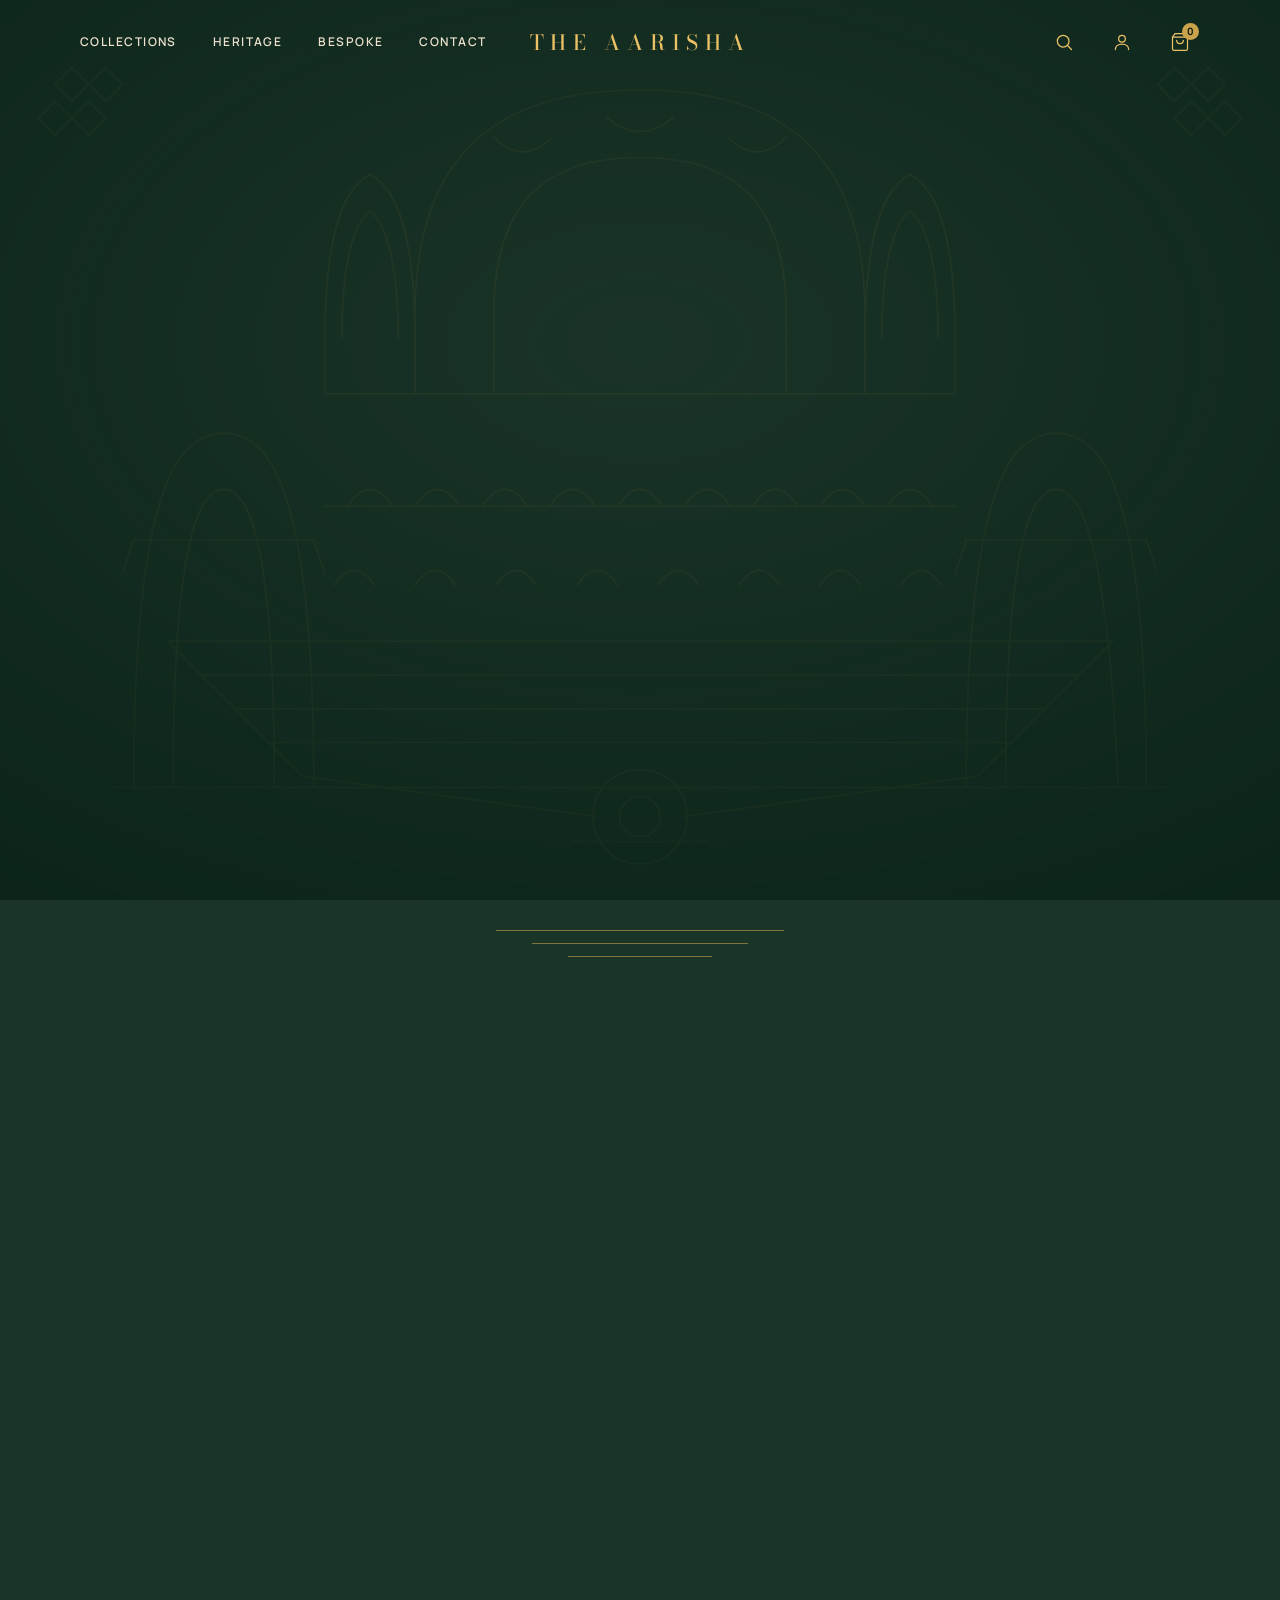
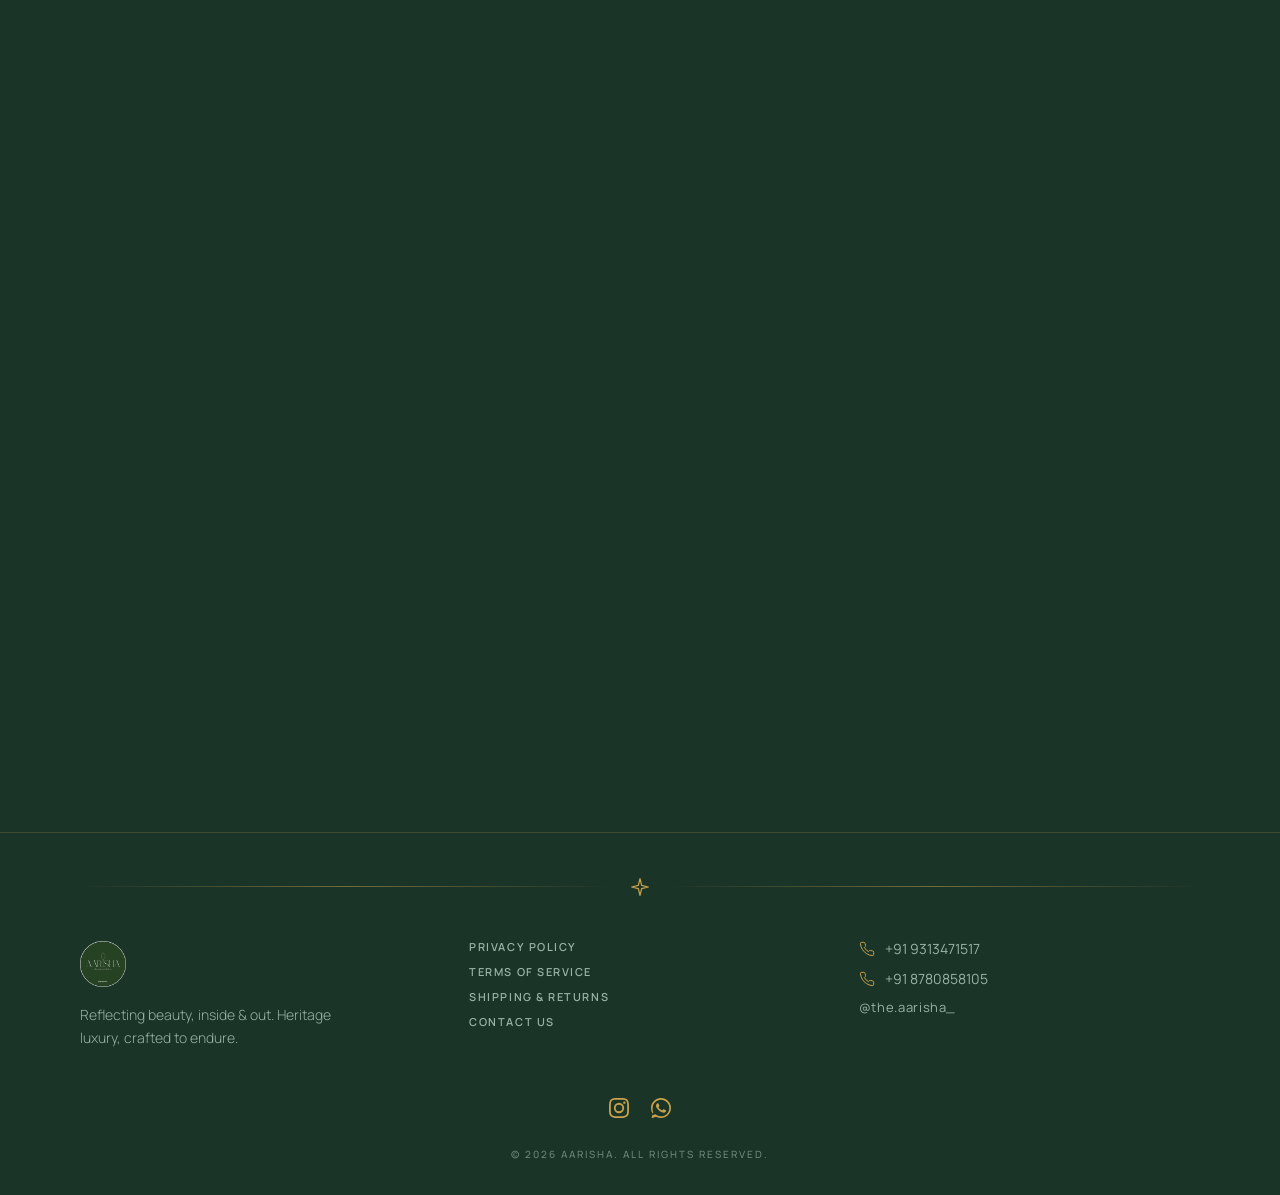
==== frontend/index.html @ ddf40e11 "initial commit" ====
<!DOCTYPE html>
<html lang="en">
<head>
  <meta charset="UTF-8">
  <meta name="viewport" content="width=device-width, initial-scale=1.0">
  <title>Aarisha — Reflecting Beauty, Inside & Out</title>
  <meta name="description" content="Aarisha — luxury women's accessories. Curated earrings, rings, bracelets, and neck pieces reflecting beauty, inside and out.">
  <link rel="preconnect" href="https://fonts.googleapis.com">
  <link rel="preconnect" href="https://fonts.gstatic.com" crossorigin>
  <link href="https://fonts.googleapis.com/css2?family=Bodoni+Moda:ital,opsz,wght@0,6..96,400..900;1,6..96,400..900&family=Manrope:wght@200..800&display=swap" rel="stylesheet">
  <link rel="stylesheet" href="styles.css">
  <link rel="icon" href="Logo.png">
</head>
<body>

<!-- Rani ki Vav motif sprite (DESIGN.md §Motif). Hidden inline sprite; the
     full composition lives in this file only. -->
<svg aria-hidden="true" style="display:none" xmlns="http://www.w3.org/2000/svg">
  <symbol id="stepwell-motif" viewBox="0 0 1200 800">
    <g stroke="currentColor" stroke-width="1.5" stroke-linecap="round" fill="none">
      <path d="M180 570 L1020 570"/>
      <path d="M210 600 L990 600"/>
      <path d="M240 630 L960 630"/>
      <path d="M270 660 L930 660"/>
      <path d="M180 570 L210 600 L240 630 L270 660 L300 690"/>
      <path d="M1020 570 L990 600 L960 630 L930 660 L900 690"/>
      <circle cx="600" cy="726" r="42"/>
      <circle cx="600" cy="726" r="18"/>
      <path d="M300 690 L562 726"/>
      <path d="M900 690 L638 726"/>
      <path d="M540 748 L660 748"/>
      <path d="M130 700 L1070 700"/>
      <path d="M400 280 C 400 130 480 80 600 80 C 720 80 800 130 800 280"/>
      <path d="M470 280 C 470 175 520 140 600 140 C 680 140 730 175 730 280"/>
      <path d="M470 122 q26 26 52 0"/>
      <path d="M678 122 q26 26 52 0"/>
      <path d="M570 104 q30 26 60 0"/>
      <path d="M400 280 L400 350"/>
      <path d="M800 280 L800 350"/>
      <path d="M470 280 L470 350"/>
      <path d="M730 280 L730 350"/>
      <path d="M320 300 C 320 200 340 165 360 155 C 380 165 400 200 400 300"/>
      <path d="M335 300 C 335 220 350 195 360 188 C 370 195 385 220 385 300"/>
      <path d="M800 300 C 800 200 820 165 840 155 C 860 165 880 200 880 300"/>
      <path d="M815 300 C 815 220 830 195 840 188 C 850 195 865 220 865 300"/>
      <path d="M320 300 L320 350"/>
      <path d="M880 300 L880 350"/>
      <path d="M320 350 L880 350"/>
      <path d="M150 700 C 150 430 190 385 230 385 C 270 385 310 430 310 700"/>
      <path d="M185 700 C 185 470 210 435 230 435 C 250 435 275 470 275 700"/>
      <path d="M150 480 L310 480"/>
      <path d="M150 480 L140 510"/>
      <path d="M310 480 L320 510"/>
      <path d="M890 700 C 890 430 930 385 970 385 C 1010 385 1050 430 1050 700"/>
      <path d="M925 700 C 925 470 950 435 970 435 C 990 435 1015 470 1025 700"/>
      <path d="M890 480 L1050 480"/>
      <path d="M890 480 L880 510"/>
      <path d="M1050 480 L1060 510"/>
      <path d="M320 450 L880 450"/>
      <path d="M340 450 q20 -30 40 0"/>
      <path d="M400 450 q20 -30 40 0"/>
      <path d="M460 450 q20 -30 40 0"/>
      <path d="M520 450 q20 -30 40 0"/>
      <path d="M580 450 q20 -30 40 0"/>
      <path d="M640 450 q20 -30 40 0"/>
      <path d="M700 450 q20 -30 40 0"/>
      <path d="M760 450 q20 -30 40 0"/>
      <path d="M820 450 q20 -30 40 0"/>
      <path d="M328 520 q18 -26 36 0"/>
      <path d="M400 520 q18 -26 36 0"/>
      <path d="M472 520 q18 -26 36 0"/>
      <path d="M544 520 q18 -26 36 0"/>
      <path d="M616 520 q18 -26 36 0"/>
      <path d="M688 520 q18 -26 36 0"/>
      <path d="M760 520 q18 -26 36 0"/>
      <path d="M832 520 q18 -26 36 0"/>
      <path d="M95 60 L110 75 L95 90 L80 75 Z"/>
      <path d="M125 60 L140 75 L125 90 L110 75 Z"/>
      <path d="M80 90 L95 105 L80 120 L65 105 Z"/>
      <path d="M110 90 L125 105 L110 120 L95 105 Z"/>
      <path d="M1105 60 L1090 75 L1105 90 L1120 75 Z"/>
      <path d="M1075 60 L1060 75 L1075 90 L1090 75 Z"/>
      <path d="M1120 90 L1105 105 L1120 120 L1135 105 Z"/>
      <path d="M1090 90 L1075 105 L1090 120 L1105 105 Z"/>
    </g>
  </symbol>
  <symbol id="stepwell-motif-slim" viewBox="0 0 1200 800">
    <g stroke="currentColor" stroke-width="1.5" stroke-linecap="round" fill="none">
      <path d="M180 570 L1020 570"/>
      <path d="M210 600 L990 600"/>
      <path d="M240 630 L960 630"/>
      <path d="M270 660 L930 660"/>
      <path d="M180 570 L210 600 L240 630 L270 660 L300 690"/>
      <path d="M1020 570 L990 600 L960 630 L930 660 L900 690"/>
      <circle cx="600" cy="726" r="42"/>
      <circle cx="600" cy="726" r="18"/>
      <path d="M300 690 L562 726"/>
      <path d="M900 690 L638 726"/>
      <path d="M540 748 L660 748"/>
      <path d="M130 700 L1070 700"/>
      <path d="M400 280 C 400 130 480 80 600 80 C 720 80 800 130 800 280"/>
      <path d="M470 280 C 470 175 520 140 600 140 C 680 140 730 175 730 280"/>
      <path d="M470 122 q26 26 52 0"/>
      <path d="M678 122 q26 26 52 0"/>
      <path d="M570 104 q30 26 60 0"/>
      <path d="M400 280 L400 350"/>
      <path d="M800 280 L800 350"/>
      <path d="M470 280 L470 350"/>
      <path d="M730 280 L730 350"/>
      <path d="M320 300 C 320 200 340 165 360 155 C 380 165 400 200 400 300"/>
      <path d="M335 300 C 335 220 350 195 360 188 C 370 195 385 220 385 300"/>
      <path d="M800 300 C 800 200 820 165 840 155 C 860 165 880 200 880 300"/>
      <path d="M815 300 C 815 220 830 195 840 188 C 850 195 865 220 865 300"/>
      <path d="M320 300 L320 350"/>
      <path d="M880 300 L880 350"/>
      <path d="M320 350 L880 350"/>
      <path d="M150 700 C 150 430 190 385 230 385 C 270 385 310 430 310 700"/>
      <path d="M185 700 C 185 470 210 435 230 435 C 250 435 275 470 275 700"/>
      <path d="M150 480 L310 480"/>
      <path d="M150 480 L140 510"/>
      <path d="M310 480 L320 510"/>
      <path d="M890 700 C 890 430 930 385 970 385 C 1010 385 1050 430 1050 700"/>
      <path d="M925 700 C 925 470 950 435 970 435 C 990 435 1015 470 1025 700"/>
      <path d="M890 480 L1050 480"/>
      <path d="M890 480 L880 510"/>
      <path d="M1050 480 L1060 510"/>
      <path d="M320 450 L880 450"/>
      <path d="M340 450 q20 -30 40 0"/>
      <path d="M400 450 q20 -30 40 0"/>
      <path d="M460 450 q20 -30 40 0"/>
      <path d="M520 450 q20 -30 40 0"/>
      <path d="M580 450 q20 -30 40 0"/>
      <path d="M640 450 q20 -30 40 0"/>
      <path d="M700 450 q20 -30 40 0"/>
      <path d="M760 450 q20 -30 40 0"/>
      <path d="M820 450 q20 -30 40 0"/>
      <path d="M328 520 q18 -26 36 0"/>
      <path d="M400 520 q18 -26 36 0"/>
      <path d="M472 520 q18 -26 36 0"/>
      <path d="M544 520 q18 -26 36 0"/>
      <path d="M616 520 q18 -26 36 0"/>
      <path d="M688 520 q18 -26 36 0"/>
      <path d="M760 520 q18 -26 36 0"/>
      <path d="M832 520 q18 -26 36 0"/>
    </g>
  </symbol>
  <symbol id="stepwell-frieze" viewBox="0 0 1200 160">
    <g stroke="currentColor" stroke-width="1.5" stroke-linecap="round" fill="none">
      <path d="M180 40 L1020 40"/>
      <path d="M210 70 L990 70"/>
      <path d="M240 100 L960 100"/>
      <path d="M270 130 L930 130"/>
      <path d="M180 40 L210 70 L240 100 L270 130 L300 160"/>
      <path d="M1020 40 L990 70 L960 100 L930 130 L900 160"/>
    </g>
  </symbol>
  <symbol id="stepwell-shaft" viewBox="0 0 1200 160">
    <g stroke="currentColor" stroke-width="1.5" stroke-linecap="round" fill="none">
      <path d="M280 40 L920 40"/>
      <path d="M305 40 L562 100"/>
      <path d="M895 40 L638 100"/>
      <circle cx="600" cy="100" r="38"/>
      <circle cx="600" cy="100" r="17"/>
      <path d="M540 130 L660 130"/>
    </g>
  </symbol>
</svg>

<!-- Ambient Heritage backdrop — fixed full-screen forest ground with the gold
     Rani ki Vav monument line-art. The base copy rests at low opacity; the glow
     copy (drop-shadowed so the LINES emit light) is masked to the cursor via
     --glow-x/--glow-y (set by script.js), or pulses on touch/keyboard devices. -->
<div class="heritage-bg" data-glow aria-hidden="true">
  <svg class="motif motif-base" viewBox="0 0 1200 800" preserveAspectRatio="xMidYMax slice">
    <use class="u-full" href="#stepwell-motif"></use>
    <use class="u-slim" href="#stepwell-motif-slim"></use>
  </svg>
  <svg class="motif motif-glow" viewBox="0 0 1200 800" preserveAspectRatio="xMidYMax slice">
    <use class="u-full" href="#stepwell-motif"></use>
    <use class="u-slim" href="#stepwell-motif-slim"></use>
  </svg>
</div>

<!-- ═══ NAVIGATION ═══ -->
<nav class="navbar" id="navbar">
  <div class="nav-links">
    <a href="#collections">Collections</a>
    <a href="#about">Heritage</a>
    <a href="#why">Bespoke</a>
    <a href="#contact">Contact</a>
  </div>
  <a href="#hero" class="nav-brand" aria-label="Aarisha home">The Aarisha</a>
  <div class="nav-actions">
    <button class="nav-icon-btn" type="button" aria-label="Search">
      <svg viewBox="0 0 24 24" fill="none" stroke="currentColor" stroke-width="1.5" stroke-linecap="round"><circle cx="11" cy="11" r="7"/><line x1="21" y1="21" x2="16.5" y2="16.5"/></svg>
    </button>
    <button class="nav-icon-btn" type="button" aria-label="Account">
      <svg viewBox="0 0 24 24" fill="none" stroke="currentColor" stroke-width="1.5" stroke-linecap="round"><circle cx="12" cy="8" r="4"/><path d="M4 21c0-4 3.6-6.5 8-6.5s8 2.5 8 6.5"/></svg>
    </button>
    <button class="nav-icon-btn nav-cart" id="cartToggle" type="button" aria-label="Open shopping cart">
      <svg class="cart-icon" viewBox="0 0 24 24" fill="none" stroke="currentColor" stroke-width="1.5" stroke-linecap="round" stroke-linejoin="round"><path d="M6 2L3 6v14a2 2 0 002 2h14a2 2 0 002-2V6l-3-4z"/><line x1="3" y1="6" x2="21" y2="6"/><path d="M16 10a4 4 0 01-8 0"/></svg>
      <span class="cart-badge" id="cartCount">0</span>
    </button>
  </div>
</nav>

<main>
  <!-- ═══ HERO ═══ -->
  <section class="hero" id="hero">
    <div class="hero-content">
      <div class="jharokha-frame reveal" aria-hidden="true">
        <svg class="jharokha-arch" viewBox="0 0 220 240" fill="none" stroke="currentColor" stroke-width="1.5" stroke-linecap="round">
          <path d="M35 230 C 35 100 70 45 110 45 C 150 45 185 100 185 230"/>
          <path d="M62 230 C 62 130 82 92 110 92 C 138 92 158 130 158 230"/>
          <path d="M66 100 q22 24 44 0"/>
          <path d="M110 86 q22 24 44 0"/>
          <path d="M35 230 L185 230"/>
          <path d="M35 230 L26 240"/>
          <path d="M185 230 L194 240"/>
        </svg>
        <svg class="hero-diamond" viewBox="0 0 24 24" fill="none" stroke="currentColor" stroke-width="1.5" stroke-linejoin="round">
          <path d="M6 3h12l4 6-10 12L2 9z"/><path d="M2 9h20"/><path d="M12 21L8 9l4-6 4 6-4 12z"/>
        </svg>
      </div>
      <p class="hero-eyebrow reveal">Anti Tarnish Fine Jewellery</p>
      <h1 class="hero-title reveal">The Aarisha</h1>
      <p class="hero-tagline reveal">~ reflecting beauty, inside &amp; out ~</p>
      <a href="#collections" class="btn-outline-gold reveal">Explore Collections</a>
    </div>
  </section>

  <!-- ═══ STEP-WELL DIVIDER ═══ -->
  <div class="stepwell-divider" aria-hidden="true">
    <div class="divider-line l1"></div>
    <div class="divider-line l2"></div>
    <div class="divider-line l3"></div>
  </div>

  <!-- ═══ COLLECTIONS ═══ -->
  <section class="collections-section" id="collections">
    <h2 class="section-heading reveal">Curated Collections</h2>
    <div class="collections-grid">
      <div class="collection-card reveal" data-category="NeckPieces">
        <div class="collection-card-frame" aria-hidden="true"></div>
        <div class="collection-card-img">
          <img src="placeholder.svg" alt="Neck Pieces Collection">
          <div class="collection-overlay"><h3>Neck Pieces</h3></div>
        </div>
      </div>
      <div class="collection-card reveal" data-category="Bracelets">
        <div class="collection-card-frame" aria-hidden="true"></div>
        <div class="collection-card-img">
          <img src="placeholder.svg" alt="Bracelets Collection">
          <div class="collection-overlay"><h3>Bracelets</h3></div>
        </div>
      </div>
      <div class="collection-card reveal" data-category="Earrings">
        <div class="collection-card-frame" aria-hidden="true"></div>
        <div class="collection-card-img">
          <img src="placeholder.svg" alt="Earrings Collection">
          <div class="collection-overlay"><h3>Earrings</h3></div>
        </div>
      </div>
      <div class="collection-card reveal" data-category="Rings">
        <div class="collection-card-frame" aria-hidden="true"></div>
        <div class="collection-card-img">
          <img src="placeholder.svg" alt="Rings Collection">
          <div class="collection-overlay"><h3>Rings</h3></div>
        </div>
      </div>
    </div>
  </section>

  <!-- ═══ FEATURED ═══ -->
  <section class="featured-section" id="featured">
    <h2 class="section-heading reveal">Handpicked for You</h2>
    <div class="featured-scroll-wrapper">
      <div class="featured-scroll" id="featuredScroll"></div>
    </div>
  </section>

  <!-- ═══ ABOUT ═══ -->
  <section class="about-section" id="about">
    <div class="ornamental-divider reveal"><div class="line"></div><div class="diamond"></div><div class="line"></div></div>
    <div class="about-grid">
      <div class="about-left reveal-left">
        <p class="about-quote">"Beauty is not in the face;<br>beauty is a light in the heart."</p>
      </div>
      <div class="about-right reveal-right">
        <h2>The Story of Aarisha</h2>
        <p>Born from a love of refined detail and feminine strength, Aarisha is a curated collection of accessories designed to make every woman feel seen, celebrated, and beautiful. Each piece is chosen with intention — because the right adornment doesn't just complete an outfit, it reflects a soul.</p>
      </div>
    </div>
    <div class="ornamental-divider reveal" style="margin-top: 60px;"><div class="line"></div><div class="diamond"></div><div class="line"></div></div>
  </section>

  <!-- ═══ WHY AARISHA ═══ -->
  <section class="why-section" id="why">
    <h2 class="section-heading reveal">Why Aarisha</h2>
    <div class="why-grid">
      <div class="why-item reveal">
        <div class="why-icon">
          <svg viewBox="0 0 56 56"><path d="M28 8c-6 0-12 8-12 18s6 22 12 22 12-12 12-22S34 8 28 8z" /><path d="M16 20c-4 2-6 6-6 10s2 8 6 10"/><path d="M40 20c4 2 6 6 6 10s-2 8-6 10"/><circle cx="28" cy="28" r="3"/></svg>
        </div>
        <h3>Curated with Care</h3>
        <p>Every piece chosen for quality and artistry, ensuring only the finest reaches you.</p>
      </div>
      <div class="why-item reveal">
        <div class="why-icon">
          <svg viewBox="0 0 56 56"><polygon points="28,4 34,22 52,22 38,34 42,52 28,42 14,52 18,34 4,22 22,22"/></svg>
        </div>
        <h3>Made for Every Woman</h3>
        <p>Sizes and styles for all — because every woman deserves to shine.</p>
      </div>
      <div class="why-item reveal">
        <div class="why-icon">
          <svg viewBox="0 0 56 56"><rect x="18" y="6" width="20" height="44" rx="10" /><line x1="18" y1="18" x2="38" y2="18"/><line x1="18" y1="38" x2="38" y2="38"/><circle cx="28" cy="28" r="3"/></svg>
        </div>
        <h3>Timeless, Not Trendy</h3>
        <p>Designs that last beyond seasons — elegant today, elegant always.</p>
      </div>
    </div>
  </section>

  <!-- ═══ INSTAGRAM ═══ -->
  <section class="instagram-section" id="insta">
    <h2 class="section-heading reveal">Follow Us <span style="color:var(--gold-light);">@the.aarisha_</span></h2>
    <div class="insta-grid" id="instaGrid"></div>
    <a href="#" class="insta-btn reveal">Visit our Instagram →</a>
  </section>

  <!-- ═══ CONTACT ═══ -->
  <section class="contact-section" id="contact">
    <h2 class="section-heading reveal">Get in Touch</h2>
    <div class="ornamental-divider reveal"><div class="line"></div><div class="diamond"></div><div class="line"></div></div>
    <div class="contact-wrapper" style="margin-top:40px;">
      <form class="contact-form reveal-left" onsubmit="event.preventDefault();">
        <div class="form-group"><label for="contactName">Name</label><input type="text" id="contactName" placeholder="Your name"></div>
        <div class="form-group"><label for="contactEmail">Email</label><input type="email" id="contactEmail" placeholder="Your email"></div>
        <div class="form-group"><label for="contactMsg">Message</label><textarea id="contactMsg" placeholder="Your message"></textarea></div>
        <button type="submit" class="btn-send">Send Message</button>
      </form>
      <div class="contact-details reveal-right">
        <h3>Reach Us</h3>
        <div class="contact-detail-item">
          <svg viewBox="0 0 24 24" fill="none" stroke="currentColor" stroke-width="1.5"><path d="M4 4h16c1.1 0 2 .9 2 2v12c0 1.1-.9 2-2 2H4c-1.1 0-2-.9-2-2V6c0-1.1.9-2 2-2z"/><polyline points="22,6 12,13 2,6"/></svg>
          <span>hello@aarisha.com</span>
        </div>
        <div class="contact-detail-item">
          <svg viewBox="0 0 24 24" fill="currentColor"><path d="M12 2.163c3.204 0 3.584.012 4.85.07 3.252.148 4.771 1.691 4.919 4.919.058 1.265.069 1.645.069 4.849 0 3.205-.012 3.584-.069 4.849-.149 3.225-1.664 4.771-4.919 4.919-1.266.058-1.644.07-4.85.07-3.204 0-3.584-.012-4.849-.07-3.26-.149-4.771-1.699-4.919-4.92-.058-1.265-.07-1.644-.07-4.849 0-3.204.013-3.583.07-4.849.149-3.227 1.664-4.771 4.919-4.919 1.266-.057 1.645-.069 4.849-.069zM12 0C8.741 0 8.333.014 7.053.072 2.695.272.273 2.69.073 7.052.014 8.333 0 8.741 0 12c0 3.259.014 3.668.072 4.948.2 4.358 2.618 6.78 6.98 6.98C8.333 23.986 8.741 24 12 24c3.259 0 3.668-.014 4.948-.072 4.354-.2 6.782-2.618 6.979-6.98.059-1.28.073-1.689.073-4.948 0-3.259-.014-3.667-.072-4.947-.196-4.354-2.617-6.78-6.979-6.98C15.668.014 15.259 0 12 0zm0 5.838a6.162 6.162 0 100 12.324 6.162 6.162 0 000-12.324zM12 16a4 4 0 110-8 4 4 0 010 8zm6.406-11.845a1.44 1.44 0 100 2.881 1.44 1.44 0 000-2.881z"/></svg>
          <span>@the.aarisha_</span>
        </div>
        <div class="contact-detail-item">
          <svg viewBox="0 0 24 24" fill="currentColor"><path d="M17.472 14.382c-.297-.149-1.758-.867-2.03-.967-.273-.099-.471-.148-.67.15-.197.297-.767.966-.94 1.164-.173.199-.347.223-.644.075-.297-.15-1.255-.463-2.39-1.475-.883-.788-1.48-1.761-1.653-2.059-.173-.297-.018-.458.13-.606.134-.133.298-.347.446-.52.149-.174.198-.298.298-.497.099-.198.05-.371-.025-.52-.075-.149-.669-1.612-.916-2.207-.242-.579-.487-.5-.669-.51-.173-.008-.371-.01-.57-.01-.198 0-.52.074-.792.372-.272.297-1.04 1.016-1.04 2.479 0 1.462 1.065 2.875 1.213 3.074.149.198 2.096 3.2 5.077 4.487.709.306 1.262.489 1.694.625.712.227 1.36.195 1.871.118.571-.085 1.758-.719 2.006-1.413.248-.694.248-1.289.173-1.413-.074-.124-.272-.198-.57-.347z"/><path d="M12 0C5.373 0 0 5.373 0 12c0 2.625.846 5.059 2.284 7.034L.789 23.492a.5.5 0 00.613.613l4.458-1.495A11.952 11.952 0 0012 24c6.627 0 12-5.373 12-12S18.627 0 12 0zm0 22c-2.387 0-4.592-.826-6.326-2.207l-.372-.297-3.858 1.293 1.293-3.858-.297-.372A9.935 9.935 0 012 12C2 6.477 6.477 2 12 2s10 4.477 10 10-4.477 10-10 10z"/></svg>
          <span>+91-9313471517</span>
        </div>
      </div>
    </div>
  </section>
</main>

<!-- ═══ FOOTER ═══ -->
<footer class="footer">
  <div class="footer-divider" aria-hidden="true">
    <div class="footer-divider-line"></div>
    <svg class="footer-flare" viewBox="0 0 24 24" fill="none" stroke="currentColor" stroke-width="1.5" stroke-linejoin="round"><path d="M12 2l2 8 8 2-8 2-2 8-2-8-8-2 8-2z"/></svg>
    <div class="footer-divider-line"></div>
  </div>
  <div class="footer-grid">
    <div class="footer-brand">
      <img src="Logo.png" alt="Aarisha">
      <p>Reflecting beauty, inside &amp; out. Heritage luxury, crafted to endure.</p>
    </div>
    <div class="footer-links">
      <a href="#">Privacy Policy</a>
      <a href="#">Terms of Service</a>
      <a href="#">Shipping &amp; Returns</a>
      <a href="#contact">Contact Us</a>
    </div>
    <div class="footer-contact">
      <a href="tel:+919313471517"><svg viewBox="0 0 24 24" fill="none" stroke="currentColor" stroke-width="1.5"><path d="M22 16.92v3a2 2 0 01-2.18 2 19.79 19.79 0 01-8.63-3.07 19.5 19.5 0 01-6-6 19.79 19.79 0 01-3.07-8.67A2 2 0 014.11 2h3a2 2 0 012 1.72c.127.96.361 1.903.7 2.81a2 2 0 01-.45 2.11L8.09 9.91a16 16 0 006 6l1.27-1.27a2 2 0 012.11-.45c.907.339 1.85.573 2.81.7A2 2 0 0122 16.92z"/></svg> +91 9313471517</a>
      <a href="tel:+918780858105"><svg viewBox="0 0 24 24" fill="none" stroke="currentColor" stroke-width="1.5"><path d="M22 16.92v3a2 2 0 01-2.18 2 19.79 19.79 0 01-8.63-3.07 19.5 19.5 0 01-6-6 19.79 19.79 0 01-3.07-8.67A2 2 0 014.11 2h3a2 2 0 012 1.72c.127.96.361 1.903.7 2.81a2 2 0 01-.45 2.11L8.09 9.91a16 16 0 006 6l1.27-1.27a2 2 0 012.11-.45c.907.339 1.85.573 2.81.7A2 2 0 0122 16.92z"/></svg> +91 8780858105</a>
      <a href="#" class="footer-insta">@the.aarisha_</a>
    </div>
  </div>
  <div class="footer-socials">
    <a href="#" aria-label="Instagram"><svg viewBox="0 0 24 24"><path d="M12 2.163c3.204 0 3.584.012 4.85.07 3.252.148 4.771 1.691 4.919 4.919.058 1.265.069 1.645.069 4.849 0 3.205-.012 3.584-.069 4.849-.149 3.225-1.664 4.771-4.919 4.919-1.266.058-1.644.07-4.85.07-3.204 0-3.584-.012-4.849-.07-3.26-.149-4.771-1.699-4.919-4.92-.058-1.265-.07-1.644-.07-4.849 0-3.204.013-3.583.07-4.849.149-3.227 1.664-4.771 4.919-4.919 1.266-.057 1.645-.069 4.849-.069zM12 0C8.741 0 8.333.014 7.053.072 2.695.272.273 2.69.073 7.052.014 8.333 0 8.741 0 12c0 3.259.014 3.668.072 4.948.2 4.358 2.618 6.78 6.98 6.98C8.333 23.986 8.741 24 12 24c3.259 0 3.668-.014 4.948-.072 4.354-.2 6.782-2.618 6.979-6.98.059-1.28.073-1.689.073-4.948 0-3.259-.014-3.667-.072-4.947-.196-4.354-2.617-6.78-6.979-6.98C15.668.014 15.259 0 12 0zm0 5.838a6.162 6.162 0 100 12.324 6.162 6.162 0 000-12.324zM12 16a4 4 0 110-8 4 4 0 010 8zm6.406-11.845a1.44 1.44 0 100 2.881 1.44 1.44 0 000-2.881z"/></svg></a>
    <a href="#" aria-label="WhatsApp"><svg viewBox="0 0 24 24"><path d="M17.472 14.382c-.297-.149-1.758-.867-2.03-.967-.273-.099-.471-.148-.67.15-.197.297-.767.966-.94 1.164-.173.199-.347.223-.644.075-.297-.15-1.255-.463-2.39-1.475-.883-.788-1.48-1.761-1.653-2.059-.173-.297-.018-.458.13-.606.134-.133.298-.347.446-.52.149-.174.198-.298.298-.497.099-.198.05-.371-.025-.52-.075-.149-.669-1.612-.916-2.207-.242-.579-.487-.5-.669-.51-.173-.008-.371-.01-.57-.01-.198 0-.52.074-.792.372-.272.297-1.04 1.016-1.04 2.479 0 1.462 1.065 2.875 1.213 3.074.149.198 2.096 3.2 5.077 4.487.709.306 1.262.489 1.694.625.712.227 1.36.195 1.871.118.571-.085 1.758-.719 2.006-1.413.248-.694.248-1.289.173-1.413-.074-.124-.272-.198-.57-.347zM12 0C5.373 0 0 5.373 0 12c0 2.625.846 5.059 2.284 7.034L.789 23.492a.5.5 0 00.613.613l4.458-1.495A11.952 11.952 0 0012 24c6.627 0 12-5.373 12-12S18.627 0 12 0zm0 22c-2.387 0-4.592-.826-6.326-2.207l-.372-.297-3.858 1.293 1.293-3.858-.297-.372A9.935 9.935 0 012 12C2 6.477 6.477 2 12 2s10 4.477 10 10-4.477 10-10 10z"/></svg></a>
  </div>
  <p class="footer-copy">© 2026 Aarisha. All rights reserved.</p>
</footer>

<!-- ═══ COLLECTION DETAIL MODAL ═══ -->
<div class="collection-modal" id="collectionModal">
  <div class="collection-modal-inner">
    <div class="collection-modal-header">
      <div class="collection-modal-title-row">
        <button class="modal-back-btn" id="modalBackBtn" aria-label="Back to Collections">
          <svg viewBox="0 0 24 24" fill="none" stroke="currentColor" stroke-width="1.5"><path d="M19 12H5m0 0l7 7m-7-7l7-7"/></svg>
          <span>Back to Collections</span>
        </button>
        <h2 class="modal-category-title" id="modalCategoryTitle">Earrings</h2>
      </div>
      <div class="ornamental-divider"><div class="line"></div><div class="diamond"></div><div class="line"></div></div>
    </div>
    <div class="collection-modal-grid" id="modalProductGrid"></div>
  </div>
</div>

<!-- Cart: WhatsApp is the only ordering path; no payment or checkout is present. -->
<aside class="cart-drawer" id="cartDrawer" aria-label="Shopping bag" aria-hidden="true">
  <div class="cart-header"><h2>Your Bag</h2><button class="cart-close" id="cartClose" type="button" aria-label="Close bag">&times;</button></div>
  <div class="cart-items" id="cartItems"></div>
  <div class="cart-footer">
    <p class="cart-total">Total <strong id="cartTotal">₹0</strong></p>
    <button class="btn-send" id="whatsappOrder" type="button">Order on WhatsApp</button>
  </div>
</aside>

<div class="cart-scrim" id="cartScrim"></div>

<script src="script.js"></script>
</body>
</html>
---- frontend/styles.css ----
/* ═══════════════════════════════════════════
   AARISHA — Reflecting Beauty, Inside & Out
   CSS Design System — v3 "Heritage Gold & Forest"
   (see DESIGN.md — migrated from the Stitch export)
   ═══════════════════════════════════════════ */

@import url('https://fonts.googleapis.com/css2?family=Bodoni+Moda:ital,opsz,wght@0,6..96,400..900;1,6..96,400..900&family=Manrope:wght@200..800&display=swap');

/* ── CSS Custom Properties ── */
:root {
  /* Forest grounds (replace the v2 --olive-* set). Deep Forest Green #1B3428 is the
     "infinite canvas"; the deepest tones anchor drawers, the modal, and the footer. */
  --forest-deep: #00180e;      /* deepest ground — modal, cart drawer, footer */
  --forest-dark: #0a2419;      /* surface-container — marquee/alt surfaces */
  --forest-darker: #062015;    /* surface-container-low */
  --forest: #1b3428;           /* primary-container — main page ground */
  --forest-high: #162f23;      /* surface-container-high — image wells */
  --forest-highest: #213a2e;   /* surface-container-highest — hover wells */

  /* Antique gold accent — the "architectural layer" (borders, icons, linework) */
  --gold: #c9a24b;
  --gold-light: #ebc166;
  --gold-pale: #f1e6d3;
  --gold-dark: #8a6a1f;        /* deep gold for text on ivory (WCAG AA) */

  /* Ivory grounds — "tactile plaques" atop the forest canvas */
  --white: #cce9d8;            /* on-surface — primary text */
  --off-white: #ece1ce;        /* secondary-fixed — card/plaque surface */
  --ink: #1c352a;              /* inverse-on-surface — dark text on ivory */

  --font-heading: 'Bodoni Moda', 'Cormorant Garamond', Georgia, serif;
  --font-body: 'Manrope', 'Jost', 'Raleway', Helvetica, sans-serif;

  --transition-smooth: cubic-bezier(0.25, 0.46, 0.45, 0.94);
  --transition-bounce: cubic-bezier(0.34, 1.56, 0.64, 1);
  --transition-glow: cubic-bezier(0.4, 0, 0.2, 1);   /* glow brighten/fade */
}

/* ── Reset & Base ── */
*, *::before, *::after {
  margin: 0;
  padding: 0;
  box-sizing: border-box;
}

html {
  scroll-behavior: smooth;
  overflow-x: hidden;
  width: 100%;
  overscroll-behavior-x: none;
  position: relative;
}

body {
  font-family: var(--font-body);
  color: var(--white);
  background: var(--forest);
  width: 100%;
  max-width: 100vw;
  -webkit-font-smoothing: antialiased;
  -moz-osx-font-smoothing: grayscale;
}

img {
  max-width: 100%;
  display: block;
}

a {
  text-decoration: none;
  color: inherit;
}

button {
  font-family: inherit;
}

:focus-visible {
  outline: 1px solid var(--gold-light);
  outline-offset: 3px;
}

/* ═══════════════════════════════════════════
   THE RANI KI VAV HERITAGE BACKDROP (DESIGN.md §Motif)
   One fixed full-screen forest ground carrying the gold monument line-art. The
   base copy rests at low opacity; the glow copy is drop-shadowed so the LINES
   themselves emit light and is masked to a window around the cursor
   (--glow-x / --glow-y set by script.js). Touch/keyboard devices get an ambient
   pulse instead. Purely decorative: aria-hidden + pointer-events:none.
   ═══════════════════════════════════════════ */
.heritage-bg {
  position: fixed;
  inset: 0;
  z-index: 0;
  overflow: hidden;
  pointer-events: none;
  color: var(--gold);          /* gold linework on forest */
}

/* Soft edge vignette — keeps the centre of the "gallery" brighter */
.heritage-bg::after {
  content: "";
  position: absolute;
  inset: 0;
  background: radial-gradient(ellipse 85% 75% at 50% 38%, transparent 0%, rgba(0, 24, 14, 0.55) 100%);
  pointer-events: none;
}

.heritage-bg .motif {
  position: absolute;
  inset: 0;
  width: 100%;
  height: 100%;
}

/* Rest-state copy (low opacity) */
.heritage-bg .motif-base {
  opacity: var(--rest-op, 0.07);
}

/* Glow copy: identical artwork with a drop-shadow so every line carries its own
   halo ("lines glow, not a radial light source"), masked to the cursor window.
   Mask-position updates stay compositor-friendly (opacity + gradient position). */
.heritage-bg .motif-glow {
  opacity: 0;
  transition: opacity 0.25s var(--transition-glow);
  filter: drop-shadow(0 0 9px rgba(235, 193, 102, 0.85)) drop-shadow(0 0 3px rgba(235, 193, 102, 0.9));
  -webkit-mask-image: radial-gradient(circle 240px at var(--glow-x, 50%) var(--glow-y, 50%), #000 0%, rgba(0, 0, 0, 0.9) 40%, transparent 74%);
  mask-image: radial-gradient(circle 240px at var(--glow-x, 50%) var(--glow-y, 50%), #000 0%, rgba(0, 0, 0, 0.9) 40%, transparent 74%);
}

.heritage-bg.glowing .motif-glow {
  opacity: 0.9;
}

/* Ambient pulse — touch/keyboard fallback: slow breathing between rest and
   rest+0.12, applied to the base copy. */
@keyframes heritage-pulse {
  0%, 100% { opacity: var(--rest-op, 0.07); }
  50%      { opacity: calc(var(--rest-op, 0.07) + 0.12); }
}

.heritage-bg.pulse .motif-base {
  animation: heritage-pulse 9s ease-in-out infinite;
}

/* ≤768px: the full composition drops the corner lattice (slim variant) */
.u-full { display: block; }
.u-slim { display: none; }

/* Content rides above the fixed backdrop */
main,
.footer {
  position: relative;
  z-index: 1;
}

/* ── Scroll Animations ── */
.reveal {
  opacity: 0;
  transform: translateY(40px);
  transition: opacity 0.8s var(--transition-smooth),
              transform 0.8s var(--transition-smooth);
}

.reveal.visible {
  opacity: 1;
  transform: translateY(0);
}

.reveal-left {
  opacity: 0;
  transform: translateX(-60px);
  transition: opacity 0.8s var(--transition-smooth),
              transform 0.8s var(--transition-smooth);
}

.reveal-left.visible {
  opacity: 1;
  transform: translateX(0);
}

.reveal-right {
  opacity: 0;
  transform: translateX(60px);
  transition: opacity 0.8s var(--transition-smooth),
              transform 0.8s var(--transition-smooth);
}

.reveal-right.visible {
  opacity: 1;
  transform: translateX(0);
}

/* ── Navigation ── */
.navbar {
  position: fixed;
  top: 0;
  left: 0;
  right: 0;
  z-index: 1000;
  display: grid;
  grid-template-columns: 1fr auto 1fr;
  align-items: center;
  padding: 22px 80px;
  border-bottom: 1px solid transparent;
  transition: padding 0.4s var(--transition-smooth),
              background 0.4s var(--transition-smooth),
              border-color 0.4s;
}

.navbar.scrolled {
  padding: 12px 80px;
  background: rgba(0, 24, 14, 0.85);
  backdrop-filter: blur(16px);
  -webkit-backdrop-filter: blur(16px);
  border-bottom: 1px solid rgba(201, 162, 75, 0.25);
}

.nav-links {
  display: flex;
  align-items: center;
  gap: 36px;
}

.nav-links a {
  font: 600 12px/1 var(--font-body);
  letter-spacing: 0.12em;
  text-transform: uppercase;
  color: var(--off-white);
  transition: color 0.3s;
}

.nav-links a:hover {
  color: var(--gold-light);
}

.nav-brand {
  justify-self: center;
  font-family: var(--font-heading);
  font-size: 21px;
  font-weight: 500;
  letter-spacing: 0.32em;
  text-transform: uppercase;
  color: var(--gold-light);
  transition: color 0.3s;
}

.nav-brand:hover {
  color: var(--gold-pale);
}

.nav-actions {
  display: flex;
  align-items: center;
  gap: 18px;
  justify-self: end;
}

.nav-icon-btn {
  position: relative;
  display: grid;
  place-items: center;
  width: 40px;
  height: 40px;
  background: transparent;
  border: 1px solid transparent;
  border-radius: 50%;
  color: var(--gold-light);
  cursor: pointer;
  transition: color 0.3s,
              border-color 0.3s,
              box-shadow 0.3s var(--transition-glow);
}

.nav-icon-btn svg {
  width: 20px;
  height: 20px;
}

.nav-icon-btn:hover,
.nav-icon-btn:focus-visible {
  color: var(--gold-pale);
  border-color: rgba(201, 162, 75, 0.4);
  box-shadow: 0 0 12px rgba(235, 193, 102, 0.25);
}

.cart-badge {
  position: absolute;
  top: 0;
  right: 0;
  min-width: 17px;
  height: 17px;
  padding: 0 4px;
  background: var(--gold);
  color: var(--forest-deep);
  border-radius: 50%;
  font: 700 10px/17px var(--font-body);
  text-align: center;
  pointer-events: none;
}

/* ── Hero Section ── */
.hero {
  min-height: 100vh;
  display: flex;
  align-items: center;
  justify-content: center;
  text-align: center;
  padding: 130px 20px 70px;
}

.hero-content {
  max-width: 900px;
}

/* Jharokha frame — the mirrored-arch motif as a hero mark */
.jharokha-frame {
  position: relative;
  width: 172px;
  height: 188px;
  margin: 0 auto 40px;
  color: var(--gold);
}

.jharokha-arch {
  width: 100%;
  height: 100%;
  opacity: 0.9;
  filter: drop-shadow(0 0 14px rgba(235, 193, 102, 0.35));
}

.hero-diamond {
  position: absolute;
  inset: 0;
  margin: auto;
  width: 46px;
  height: 46px;
  color: var(--gold-light);
  filter: drop-shadow(0 0 10px rgba(235, 193, 102, 0.55));
}

.hero-eyebrow {
  font: 500 12px/1 var(--font-body);
  letter-spacing: 0.22em;
  text-transform: uppercase;
  color: var(--gold);
  margin-bottom: 26px;
}

.hero-title {
  font-family: var(--font-heading);
  font-size: clamp(52px, 9vw, 88px);
  font-weight: 600;
  letter-spacing: -0.02em;
  text-transform: uppercase;   /* brand wordmark per the Stitch design */
  color: var(--white);
  margin-bottom: 18px;
}

.hero-tagline {
  font-family: var(--font-heading);
  font-style: italic;
  font-weight: 400;
  font-size: clamp(16px, 2.4vw, 22px);
  color: rgba(204, 233, 216, 0.8);
  margin-bottom: 46px;
}

.btn-outline-gold {
  display: inline-block;
  font: 600 13px/1 var(--font-body);
  letter-spacing: 0.16em;
  text-transform: uppercase;
  color: var(--gold);
  border: 1px solid var(--gold);
  background: transparent;
  padding: 17px 44px;
  transition: color 0.3s var(--transition-smooth),
              background 0.3s var(--transition-smooth),
              box-shadow 0.3s var(--transition-glow),
              border-color 0.3s;
}

.btn-outline-gold:hover,
.btn-outline-gold:focus-visible {
  background: var(--gold);
  color: var(--forest-deep);
  border-color: var(--gold-light);
  box-shadow: 0 0 18px rgba(235, 193, 102, 0.35);
}

/* ── Step-Well Divider (architectural section break) ── */
.stepwell-divider {
  display: flex;
  flex-direction: column;
  align-items: center;
  gap: 12px;
  padding: 30px 0 80px;
  opacity: 0.6;
}

.divider-line {
  height: 1px;
  background: var(--gold);
}

.divider-line.l1 { width: 288px; }
.divider-line.l2 { width: 216px; }
.divider-line.l3 { width: 144px; }

/* ── Ornamental Divider ── */
.ornamental-divider {
  display: flex;
  align-items: center;
  justify-content: center;
  gap: 16px;
  padding: 10px 0;
}

.ornamental-divider .line {
  width: 80px;
  height: 1px;
  background: linear-gradient(90deg, transparent, var(--gold), transparent);
}

.ornamental-divider .diamond {
  width: 6px;
  height: 6px;
  background: var(--gold);
  transform: rotate(45deg);
}

/* ── Section headings ── */
.section-heading {
  text-align: center;
  font-family: var(--font-heading);
  font-size: clamp(34px, 5vw, 48px);
  font-weight: 500;
  color: var(--gold-light);
  letter-spacing: 0.04em;
  margin-bottom: 64px;
}

/* ── Collections Grid ── */
.collections-section {
  padding: 10px 80px 110px;
}

.collections-grid {
  max-width: 1240px;
  margin: 0 auto;
  display: grid;
  grid-template-columns: repeat(4, 1fr);
  gap: 24px;
}

.collection-card {
  position: relative;
  display: block;
  padding: 8px;
  background: var(--off-white);   /* ivory "plaque" ground */
  cursor: pointer;
  transition: transform 0.5s var(--transition-smooth);
}

.collection-card:hover,
.collection-card:focus-visible {
  transform: translateY(-8px);
}

/* Gold frame sitting 8px outside the ivory container ("framed artwork") */
.collection-card-frame {
  position: absolute;
  inset: -8px;
  border: 1px solid var(--gold);
  opacity: 0.5;
  transition: opacity 0.4s;
  pointer-events: none;
}

.collection-card:hover .collection-card-frame {
  opacity: 1;
}

.collection-card-img {
  position: relative;
  aspect-ratio: 3 / 4;
  overflow: hidden;
  background: var(--forest-high);
}

.collection-card-img img {
  width: 100%;
  height: 100%;
  object-fit: cover;
  opacity: 0.92;
  transition: transform 0.7s var(--transition-smooth),
              opacity 0.5s;
}

.collection-card:hover .collection-card-img img {
  transform: scale(1.05);
  opacity: 1;
}

.collection-overlay {
  position: absolute;
  inset: 0;
  background: linear-gradient(to top, rgba(6, 32, 21, 0.85) 0%, rgba(6, 32, 21, 0.25) 45%, transparent 100%);
  display: flex;
  align-items: flex-end;
  justify-content: center;
  padding-bottom: 28px;
}

.collection-overlay h3 {
  font-family: var(--font-heading);
  font-size: clamp(22px, 2.6vw, 30px);
  font-weight: 500;
  letter-spacing: 0.06em;
  color: var(--gold-pale);
  text-align: center;
}

/* ── Featured / Handpicked ── */
.featured-section {
  padding: 10px 0 110px;
}

.featured-scroll-wrapper {
  position: relative;
  overflow: hidden;
  padding: 0 80px;
}

.featured-scroll {
  display: flex;
  gap: 24px;
  overflow-x: auto;
  scroll-snap-type: x mandatory;
  -webkit-overflow-scrolling: touch;
  padding: 4px 4px 24px;
  scrollbar-width: none;
}

.featured-scroll::-webkit-scrollbar {
  display: none;
}

.product-card {
  flex: 0 0 268px;
  scroll-snap-align: start;
  background: var(--off-white);
  border: 1px solid rgba(201, 162, 75, 0.28);
  transition: transform 0.4s var(--transition-smooth),
              border-color 0.4s,
              box-shadow 0.3s var(--transition-glow);
}

.product-card:hover,
.product-card:focus-within {
  transform: translateY(-6px);
  border-color: var(--gold);
  box-shadow: 0 0 18px rgba(235, 193, 102, 0.22);
}

.product-card-img {
  width: 100%;
  aspect-ratio: 1;
  background: linear-gradient(135deg, var(--forest), var(--forest-highest));
  overflow: hidden;
}

.product-card-img img {
  width: 100%;
  height: 100%;
  object-fit: cover;
}

.product-card-info {
  padding: 20px;
  text-align: center;
}

.product-card-info h4 {
  font-family: var(--font-heading);
  font-size: 19px;
  font-weight: 500;
  color: var(--ink);
  letter-spacing: 0.03em;
  margin-bottom: 6px;
}

/* Price in deep gold for WCAG contrast on the ivory panel (gold-on-ivory alone
   is ≈2.4:1 — deliberate deviation, see context.md → UI/Motion) */
.product-card-info .price {
  font: 400 14px/1 var(--font-body);
  color: var(--gold-dark);
  letter-spacing: 0.05em;
}

/* ── About Section ── */
.about-section {
  padding: 110px 80px;
}

.about-grid {
  max-width: 1200px;
  margin: 0 auto;
  display: grid;
  grid-template-columns: 1fr 1.2fr;
  gap: 60px;
  align-items: center;
}

.about-left {
  display: flex;
  flex-direction: column;
  align-items: center;
  text-align: center;
}

.about-quote {
  font-family: var(--font-heading);
  font-style: italic;
  font-size: 24px;
  font-weight: 400;
  color: rgba(204, 233, 216, 0.75);
  line-height: 1.6;
}

.about-right h2 {
  font-family: var(--font-heading);
  font-size: clamp(30px, 4vw, 44px);
  font-weight: 500;
  color: var(--gold-light);
  letter-spacing: 0.03em;
  margin-bottom: 22px;
}

.about-right p {
  font: 300 16px/1.9 var(--font-body);
  color: rgba(204, 233, 216, 0.8);
  letter-spacing: 0.02em;
}

/* ── Why Aarisha ── */
.why-section {
  padding: 10px 80px 110px;
}

.why-grid {
  max-width: 1100px;
  margin: 0 auto;
  display: grid;
  grid-template-columns: repeat(3, 1fr);
  gap: 40px;
  text-align: center;
}

.why-item {
  padding: 40px 20px;
}

.why-icon {
  width: 56px;
  height: 56px;
  margin: 0 auto 24px;
}

.why-icon svg {
  width: 100%;
  height: 100%;
  stroke: var(--gold);
  fill: none;
  stroke-width: 1;
  filter: drop-shadow(0 0 6px rgba(235, 193, 102, 0.3));
}

.why-item h3 {
  font-family: var(--font-heading);
  font-size: 23px;
  font-weight: 500;
  color: var(--white);
  letter-spacing: 0.05em;
  margin-bottom: 14px;
}

.why-item p {
  font: 300 15px/1.7 var(--font-body);
  color: rgba(204, 233, 216, 0.7);
}

/* ── Instagram Section ── */
.instagram-section {
  padding: 10px 80px 110px;
  text-align: center;
}

.insta-grid {
  max-width: 1100px;
  margin: 0 auto 44px;
  display: grid;
  grid-template-columns: repeat(5, 1fr);
  gap: 16px;
}

.insta-placeholder {
  aspect-ratio: 1;
  background: linear-gradient(135deg, var(--forest-high), var(--forest-highest));
  overflow: hidden;
  border: 1px solid rgba(201, 162, 75, 0.22);
  transition: border-color 0.3s,
              box-shadow 0.3s var(--transition-glow);
}

.insta-placeholder:hover {
  border-color: var(--gold);
  box-shadow: 0 0 12px rgba(235, 193, 102, 0.2);
}

.insta-btn {
  display: inline-block;
  font: 600 12px/1 var(--font-body);
  letter-spacing: 0.14em;
  text-transform: uppercase;
  color: var(--gold);
  border: 1px solid var(--gold);
  background: transparent;
  padding: 15px 34px;
  transition: color 0.3s var(--transition-smooth),
              background 0.3s var(--transition-smooth),
              box-shadow 0.3s var(--transition-glow);
}

.insta-btn:hover,
.insta-btn:focus-visible {
  background: var(--gold);
  color: var(--forest-deep);
  box-shadow: 0 0 16px rgba(235, 193, 102, 0.35);
}

/* ── Contact Section ── */
.contact-section {
  padding: 10px 80px 110px;
}

.contact-wrapper {
  max-width: 900px;
  margin: 0 auto;
  display: grid;
  grid-template-columns: 1.2fr 1fr;
  gap: 60px;
}

.contact-form {
  display: flex;
  flex-direction: column;
  gap: 22px;
}

/* Inputs: single gold bottom border, label-sm style labels above (DESIGN.md §Inputs) */
.form-group label {
  display: block;
  font: 500 11px/1 var(--font-body);
  letter-spacing: 0.14em;
  text-transform: uppercase;
  color: var(--gold);
  margin-bottom: 10px;
}

.form-group input,
.form-group textarea {
  width: 100%;
  background: transparent;
  border: 0;
  border-bottom: 1px solid var(--gold);
  border-radius: 0;
  color: var(--white);
  font: 300 15px/1.6 var(--font-body);
  padding: 10px 2px;
  outline: none;
  transition: border-color 0.3s,
              box-shadow 0.3s;
}

.form-group input:focus,
.form-group textarea:focus {
  border-bottom-color: var(--gold-light);
  box-shadow: 0 1px 0 var(--gold-light);
}

.form-group textarea {
  resize: vertical;
  min-height: 110px;
}

.btn-send {
  font: 600 12px/1 var(--font-body);
  letter-spacing: 0.16em;
  text-transform: uppercase;
  color: var(--gold);
  border: 1px solid var(--gold);
  background: transparent;
  padding: 16px 40px;
  align-self: flex-start;
  transition: color 0.3s var(--transition-smooth),
              background 0.3s var(--transition-smooth),
              box-shadow 0.3s var(--transition-glow);
}

.btn-send:hover,
.btn-send:focus-visible {
  background: var(--gold);
  color: var(--forest-deep);
  box-shadow: 0 0 16px rgba(235, 193, 102, 0.35);
}

.contact-details h3 {
  font-family: var(--font-heading);
  font-size: 20px;
  font-weight: 500;
  color: var(--white);
  letter-spacing: 0.08em;
  margin-bottom: 30px;
}

.contact-detail-item {
  display: flex;
  align-items: center;
  gap: 14px;
  margin-bottom: 20px;
  color: var(--gold);
}

.contact-detail-item svg {
  width: 18px;
  height: 18px;
  flex-shrink: 0;
}

.contact-detail-item span {
  font: 300 15px/1.6 var(--font-body);
  color: rgba(204, 233, 216, 0.82);
}

/* ── Footer ── */
.footer {
  border-top: 1px solid rgba(201, 162, 75, 0.2);
  padding: 0 80px 36px;
  text-align: center;
}

.footer-divider {
  display: flex;
  align-items: center;
  justify-content: center;
  gap: 16px;
  padding: 44px 0;
}

.footer-divider-line {
  flex: 1;
  height: 1px;
  background: linear-gradient(90deg, transparent, rgba(201, 162, 75, 0.5), transparent);
}

.footer-flare {
  width: 20px;
  height: 20px;
  color: var(--gold);
}

.footer-grid {
  max-width: 1240px;
  margin: 0 auto;
  display: grid;
  grid-template-columns: repeat(3, 1fr);
  gap: 48px;
  text-align: left;
  padding-bottom: 48px;
}

.footer-brand {
  display: flex;
  flex-direction: column;
  align-items: flex-start;
  gap: 16px;
}

.footer-brand img {
  height: 46px;
  width: auto;
  object-fit: contain;
}

.footer-brand p {
  font: 300 14px/1.7 var(--font-body);
  color: rgba(204, 233, 216, 0.7);
  max-width: 260px;
}

.footer-links {
  display: flex;
  flex-direction: column;
  gap: 14px;
}

.footer-links a {
  font: 600 11px/1 var(--font-body);
  letter-spacing: 0.14em;
  text-transform: uppercase;
  color: rgba(204, 233, 216, 0.7);
  transition: color 0.3s;
}

.footer-links a:hover {
  color: var(--gold-light);
}

.footer-contact {
  display: flex;
  flex-direction: column;
  align-items: flex-start;
  gap: 14px;
}

.footer-contact a {
  display: inline-flex;
  align-items: center;
  gap: 10px;
  font: 400 14px/1 var(--font-body);
  color: rgba(204, 233, 216, 0.7);
  transition: color 0.3s;
}

.footer-contact a svg {
  width: 16px;
  height: 16px;
  color: var(--gold);
}

.footer-contact a:hover {
  color: var(--gold-light);
}

.footer-contact .footer-insta {
  font-size: 13px;
  letter-spacing: 0.05em;
}

.footer-socials {
  display: flex;
  justify-content: center;
  gap: 22px;
  padding-bottom: 26px;
}

.footer-socials a svg {
  width: 20px;
  height: 20px;
  fill: var(--gold);
  transition: fill 0.3s;
}

.footer-socials a:hover svg {
  fill: var(--gold-light);
}

.footer-copy {
  font: 500 10px/1 var(--font-body);
  letter-spacing: 0.2em;
  text-transform: uppercase;
  color: rgba(204, 233, 216, 0.45);
}

/* ── Collection Detail Modal ── */
.collection-modal {
  position: fixed;
  inset: 0;
  z-index: 1100;
  background: var(--forest-deep);
  overflow-y: auto;
  opacity: 0;
  pointer-events: none;
  transform: translateY(30px);
  transition: opacity 0.5s var(--transition-smooth),
              transform 0.5s var(--transition-smooth);
}

.collection-modal.open {
  opacity: 1;
  pointer-events: all;
  transform: translateY(0);
}

.collection-modal-inner {
  max-width: 1200px;
  margin: 0 auto;
  padding: 130px 60px 90px;
}

.collection-modal-header {
  text-align: center;
  margin-bottom: 50px;
}

.collection-modal-title-row {
  display: flex;
  align-items: center;
  justify-content: center;
  gap: 28px;
}

.modal-back-btn {
  display: inline-flex;
  align-items: center;
  gap: 10px;
  background: none;
  border: 1px solid rgba(201, 162, 75, 0.4);
  color: var(--gold);
  font: 600 12px/1 var(--font-body);
  letter-spacing: 0.12em;
  text-transform: uppercase;
  padding: 11px 24px;
  cursor: pointer;
  transition: background 0.3s,
              border-color 0.3s,
              box-shadow 0.3s var(--transition-glow),
              color 0.3s;
}

.modal-back-btn:hover,
.modal-back-btn:focus-visible {
  background: rgba(201, 162, 75, 0.12);
  border-color: var(--gold);
  box-shadow: 0 0 14px rgba(235, 193, 102, 0.25);
}

.modal-back-btn svg {
  width: 18px;
  height: 18px;
}

.modal-category-title {
  font-family: var(--font-heading);
  font-size: clamp(34px, 5vw, 54px);
  font-weight: 500;
  color: var(--gold-light);
  letter-spacing: 0.06em;
  margin: 0;
}

.collection-modal-header .ornamental-divider {
  margin-top: 16px;
}

.collection-modal-grid {
  display: grid;
  grid-template-columns: repeat(3, 1fr);
  gap: 28px;
}

.modal-product-card {
  background: var(--off-white);
  border: 1px solid rgba(201, 162, 75, 0.3);
  transition: transform 0.4s var(--transition-smooth),
              border-color 0.4s,
              box-shadow 0.4s var(--transition-glow);
  opacity: 0;
  transform: translateY(30px);
  animation: modalCardIn 0.5s var(--transition-smooth) forwards;
}

.modal-product-card:hover {
  transform: translateY(-6px);
  border-color: var(--gold);
  box-shadow: 0 14px 40px rgba(0, 0, 0, 0.35),
              0 0 16px rgba(235, 193, 102, 0.2);
}

.modal-product-card-img {
  width: 100%;
  aspect-ratio: 1;
  overflow: hidden;
  background: linear-gradient(135deg, var(--forest), var(--forest-highest));
}

.modal-product-card-img img {
  width: 100%;
  height: 100%;
  object-fit: cover;
  transition: transform 0.5s var(--transition-smooth);
}

.modal-product-card:hover .modal-product-card-img img {
  transform: scale(1.05);
}

.modal-product-card-info {
  padding: 22px 20px 6px;
  text-align: center;
}

.modal-product-card-info h4 {
  font-family: var(--font-heading);
  font-size: 20px;
  font-weight: 500;
  color: var(--ink);
  letter-spacing: 0.03em;
  margin-bottom: 8px;
}

.modal-product-card-info .price {
  font: 400 15px/1 var(--font-body);
  color: var(--gold-dark);
  letter-spacing: 0.04em;
}

@keyframes modalCardIn {
  to {
    opacity: 1;
    transform: translateY(0);
  }
}

.add-to-cart {
  display: block;
  width: calc(100% - 40px);
  margin: 16px 20px 20px;
  padding: 12px;
  background: var(--forest-deep);
  border: 1px solid var(--gold);
  color: var(--gold);
  font: 600 11px/1 var(--font-body);
  letter-spacing: 0.16em;
  text-transform: uppercase;
  cursor: pointer;
  transition: background 0.3s var(--transition-smooth),
              color 0.3s var(--transition-smooth),
              box-shadow 0.3s var(--transition-glow);
}

.add-to-cart:disabled {
  opacity: 0.45;
  cursor: not-allowed;
  box-shadow: none;
}

.add-to-cart:hover:not(:disabled) {
  background: var(--gold);
  color: var(--forest-deep);
  box-shadow: 0 0 16px rgba(235, 193, 102, 0.35);
}

/* ── Cart Drawer ── */
.cart-scrim {
  position: fixed;
  inset: 0;
  z-index: 2999;
  background: rgba(0, 0, 0, 0.55);
  opacity: 0;
  pointer-events: none;
  transition: opacity 0.3s;
}

.cart-drawer {
  position: fixed;
  z-index: 3000;
  top: 0;
  right: 0;
  height: 100vh;
  width: min(420px, 100%);
  display: flex;
  flex-direction: column;
  background: var(--forest-deep);
  border-left: 1px solid var(--gold);
  padding: 28px;
  transform: translateX(100%);
  transition: transform 0.35s var(--transition-smooth);
}

.cart-drawer.open {
  transform: translateX(0);
}

.cart-scrim.open {
  opacity: 1;
  pointer-events: all;
}

.cart-header {
  display: flex;
  justify-content: space-between;
  align-items: center;
  border-bottom: 1px solid rgba(201, 162, 75, 0.3);
  padding-bottom: 18px;
}

.cart-header h2 {
  color: var(--white);
  font: 500 28px/1 var(--font-heading);
  letter-spacing: 0.06em;
}

.cart-close {
  background: none;
  border: 0;
  color: var(--gold);
  font-size: 34px;
  line-height: 1;
  cursor: pointer;
}

.cart-items {
  flex: 1;
  overflow-y: auto;
  padding: 12px 0;
}

.cart-empty {
  color: rgba(204, 233, 216, 0.7);
  font-weight: 300;
  padding: 30px 0;
  text-align: center;
}

.cart-item {
  display: grid;
  grid-template-columns: 68px 1fr auto;
  gap: 12px;
  align-items: center;
  padding: 14px 0;
  border-bottom: 1px solid rgba(201, 162, 75, 0.18);
}

.cart-item img {
  height: 68px;
  width: 68px;
  object-fit: cover;
  border: 1px solid rgba(201, 162, 75, 0.3);
}

.cart-item h3 {
  color: var(--white);
  font: 500 17px/1.3 var(--font-heading);
}

.cart-item p {
  color: var(--gold);
  font-size: 13px;
  margin-top: 3px;
}

.cart-quantity {
  display: flex;
  align-items: center;
  gap: 8px;
  margin-top: 8px;
}

.cart-quantity button,
.cart-remove {
  background: transparent;
  border: 1px solid rgba(201, 162, 75, 0.45);
  color: var(--gold);
  min-width: 25px;
  padding: 2px 6px;
  cursor: pointer;
}

.cart-remove {
  border: 0;
  font-size: 18px;
}

.cart-footer {
  border-top: 1px solid rgba(201, 162, 75, 0.3);
  padding-top: 18px;
}

.cart-total {
  display: flex;
  justify-content: space-between;
  color: var(--white);
  margin-bottom: 18px;
}

.cart-total strong {
  color: var(--gold-light);
  font-weight: 500;
}

/* ═══════════════════════════════════════════
   RESPONSIVE
   ═══════════════════════════════════════════ */

@media (max-width: 1200px) {
  .navbar { padding: 18px 48px; }
  .navbar.scrolled { padding: 12px 48px; }
  .collections-section,
  .why-section,
  .instagram-section,
  .contact-section { padding: 10px 48px 90px; }
  .about-section { padding: 90px 48px; }
  .featured-section { padding: 10px 0 90px; }
  .featured-scroll-wrapper { padding: 0 48px; }
  .footer { padding: 0 48px 32px; }
}

@media (max-width: 768px) {
  .navbar { padding: 14px 24px; }
  .navbar.scrolled { padding: 10px 24px; }
  .nav-links { display: none; }
  .nav-brand { letter-spacing: 0.22em; font-size: 18px; }

  /* Full composition drops the corner lattice on narrow columns */
  .u-full { display: none; }
  .u-slim { display: block; }

  .hero { padding: 110px 20px 60px; }

  .stepwell-divider { padding: 20px 0 60px; }

  .collections-section,
  .why-section,
  .instagram-section,
  .contact-section { padding: 10px 24px 80px; }
  .about-section { padding: 80px 24px; }
  .featured-section { padding: 10px 0 80px; }
  .featured-scroll-wrapper { padding: 0 24px; }
  .product-card { flex: 0 0 240px; }

  .collections-grid {
    grid-template-columns: repeat(2, 1fr);
    gap: 20px;
  }

  .about-grid {
    grid-template-columns: 1fr;
    gap: 40px;
    text-align: center;
  }
  .about-right { text-align: center; }

  .why-grid {
    grid-template-columns: 1fr;
    gap: 20px;
  }

  .insta-grid {
    grid-template-columns: repeat(3, 1fr);
  }

  .contact-wrapper {
    grid-template-columns: 1fr;
    gap: 40px;
  }

  .footer-grid {
    grid-template-columns: 1fr;
    gap: 36px;
    text-align: center;
  }
  .footer-brand,
  .footer-links,
  .footer-contact {
    align-items: center;
  }
  .footer-links { flex-direction: row; flex-wrap: wrap; justify-content: center; gap: 18px 26px; }

  .collection-modal-inner { padding: 96px 24px 56px; }
  .collection-modal-title-row { gap: 16px; }
  .modal-back-btn { padding: 9px 14px; letter-spacing: 0.08em; }
  .collection-modal-grid { grid-template-columns: repeat(2, 1fr); gap: 20px; }

  .section-heading { margin-bottom: 44px; }
}

@media (max-width: 600px) {
  .navbar, .navbar.scrolled { padding-left: 16px; padding-right: 16px; }
  .nav-brand { font-size: 16px; letter-spacing: 0.18em; }
  .nav-actions { gap: 10px; }
  .nav-icon-btn { width: 36px; height: 36px; }

  .hero { min-height: 92vh; padding: 100px 16px 56px; }
  .jharokha-frame { width: 140px; height: 154px; margin-bottom: 32px; }
  .hero-title { font-size: clamp(44px, 12vw, 58px); }
  .hero-tagline { letter-spacing: 0.02em; margin-bottom: 34px; }
  .btn-outline-gold { padding: 15px 26px; letter-spacing: 0.12em; }

  .section-heading { font-size: 32px; margin-bottom: 36px; }

  .collections-section,
  .why-section,
  .instagram-section,
  .contact-section { padding: 10px 16px 70px; }
  .about-section { padding: 70px 16px; }
  .featured-section { padding: 10px 0 70px; }
  .featured-scroll-wrapper { padding: 0 16px; }
  .product-card { flex-basis: min(76vw, 260px); }

  .collections-grid { gap: 14px; }
  .collection-card { padding: 6px; }
  .collection-overlay { padding-bottom: 16px; }
  .collection-overlay h3 { font-size: 22px; }

  .insta-grid { grid-template-columns: repeat(2, 1fr); gap: 10px; }

  .why-grid { gap: 16px; }
  .why-item { padding: 24px 10px; }

  .contact-wrapper { gap: 34px; }
  .btn-send { width: 100%; align-self: stretch; padding: 15px; }
  .contact-detail-item span { overflow-wrap: anywhere; }

  .footer { padding: 0 16px 28px; }
  .footer-grid { gap: 30px; }

  .collection-modal-inner { padding: 88px 16px 48px; }
  .collection-modal-header { margin-bottom: 32px; }
  .collection-modal-title-row { align-items: flex-start; }
  .modal-category-title { text-align: left; letter-spacing: 0.04em; }
  .modal-back-btn { padding: 8px; }
  .modal-back-btn span { display: none; }
  .collection-modal-grid { grid-template-columns: repeat(2, minmax(0, 1fr)); gap: 12px; }
  .modal-product-card-info { padding: 16px 8px 4px; }
  .modal-product-card-info h4 { font-size: 18px; }
  .add-to-cart { width: calc(100% - 24px); margin: 12px 12px 14px; padding: 10px 4px; font-size: 10px; letter-spacing: 0.12em; }
}

@media (max-width: 360px) {
  .collections-grid,
  .collection-modal-grid { grid-template-columns: 1fr; }
  .modal-category-title { font-size: 32px; }
  .nav-brand { letter-spacing: 0.14em; }
}

/* ═══════════════════════════════════════════
   REDUCED MOTION
   Cursor glow + ambient pulse are disabled; the motif renders at a static,
   slightly-raised opacity. All other animation collapses to an instant state.
   ═══════════════════════════════════════════ */
@media (prefers-reduced-motion: reduce) {
  *, *::before, *::after {
    animation-duration: 0.01ms !important;
    animation-iteration-count: 1 !important;
    transition-duration: 0.01ms !important;
    scroll-behavior: auto !important;
  }

  .reveal, .reveal-left, .reveal-right {
    opacity: 1;
    transform: none;
  }

  .heritage-bg { animation: none; }
  .heritage-bg .motif-glow { display: none; }
  .heritage-bg .motif-base {
    opacity: calc(var(--rest-op, 0.07) + 0.06) !important;
  }
}
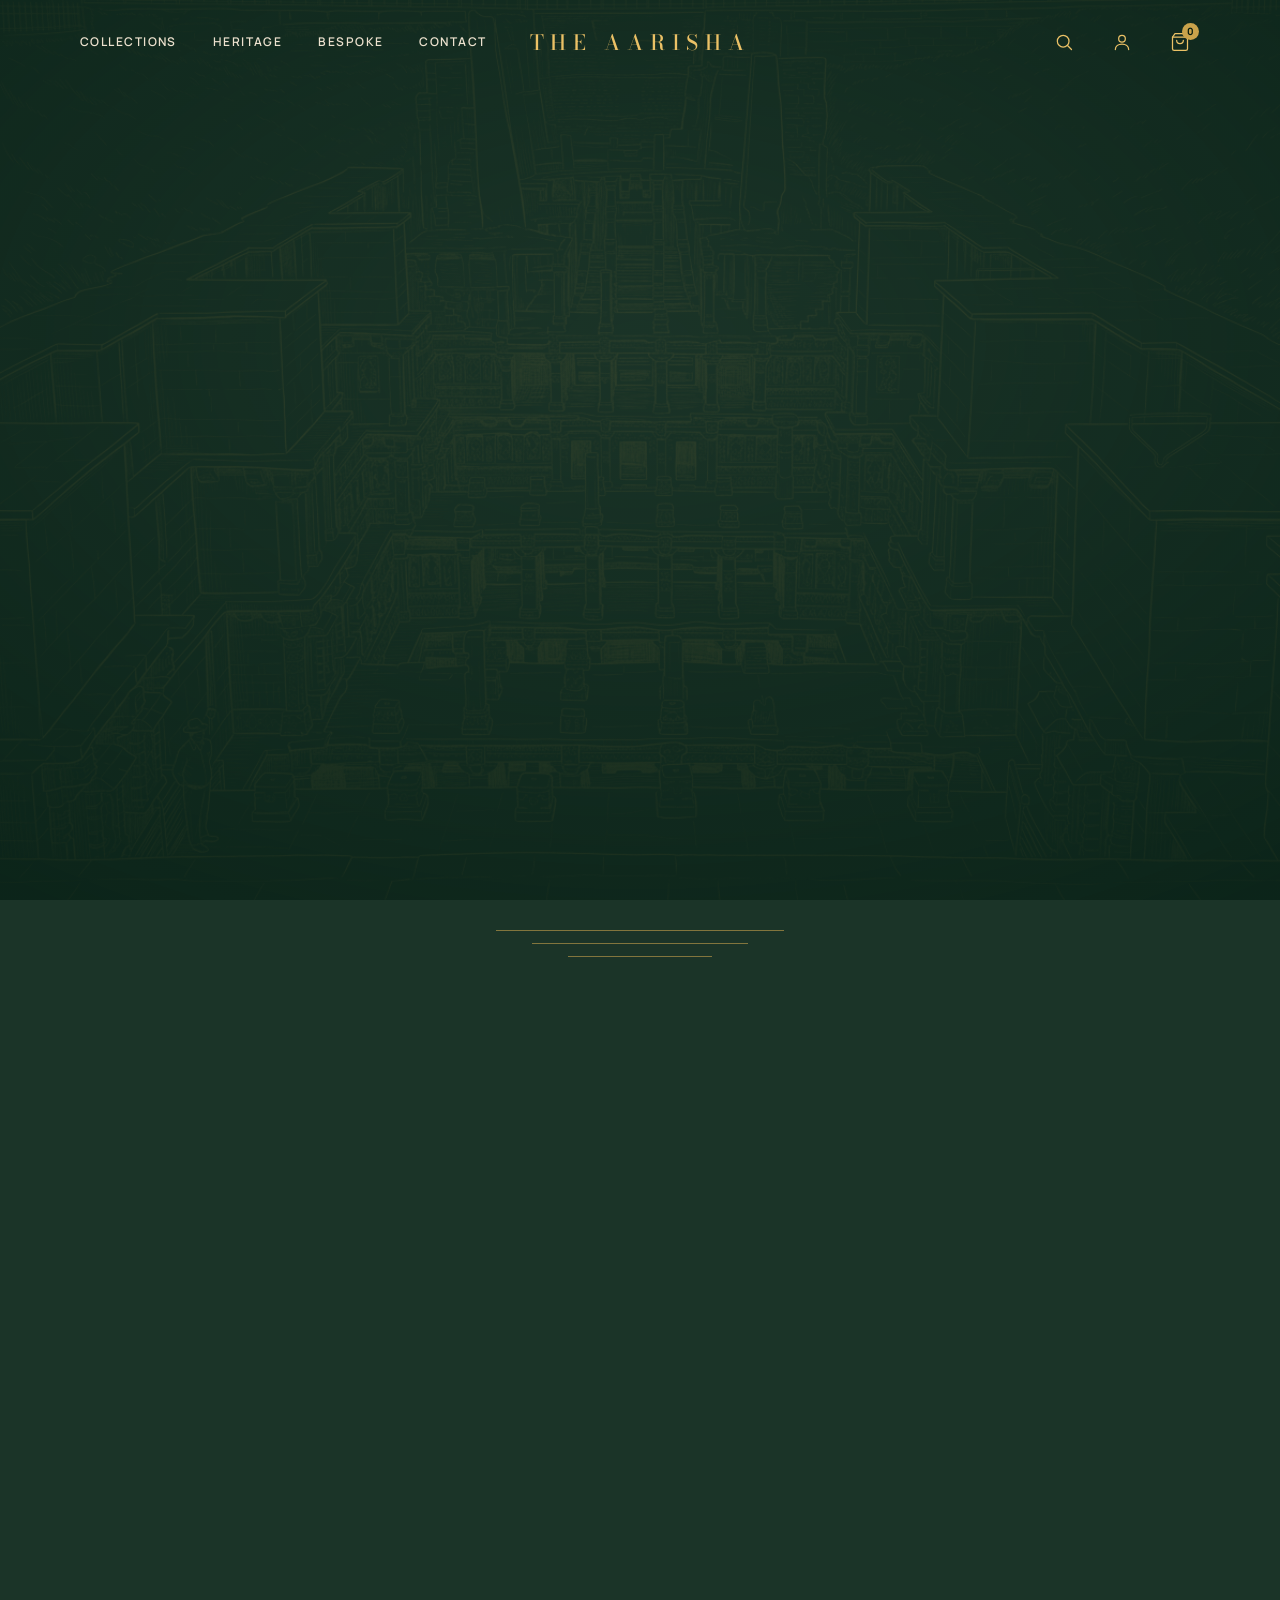
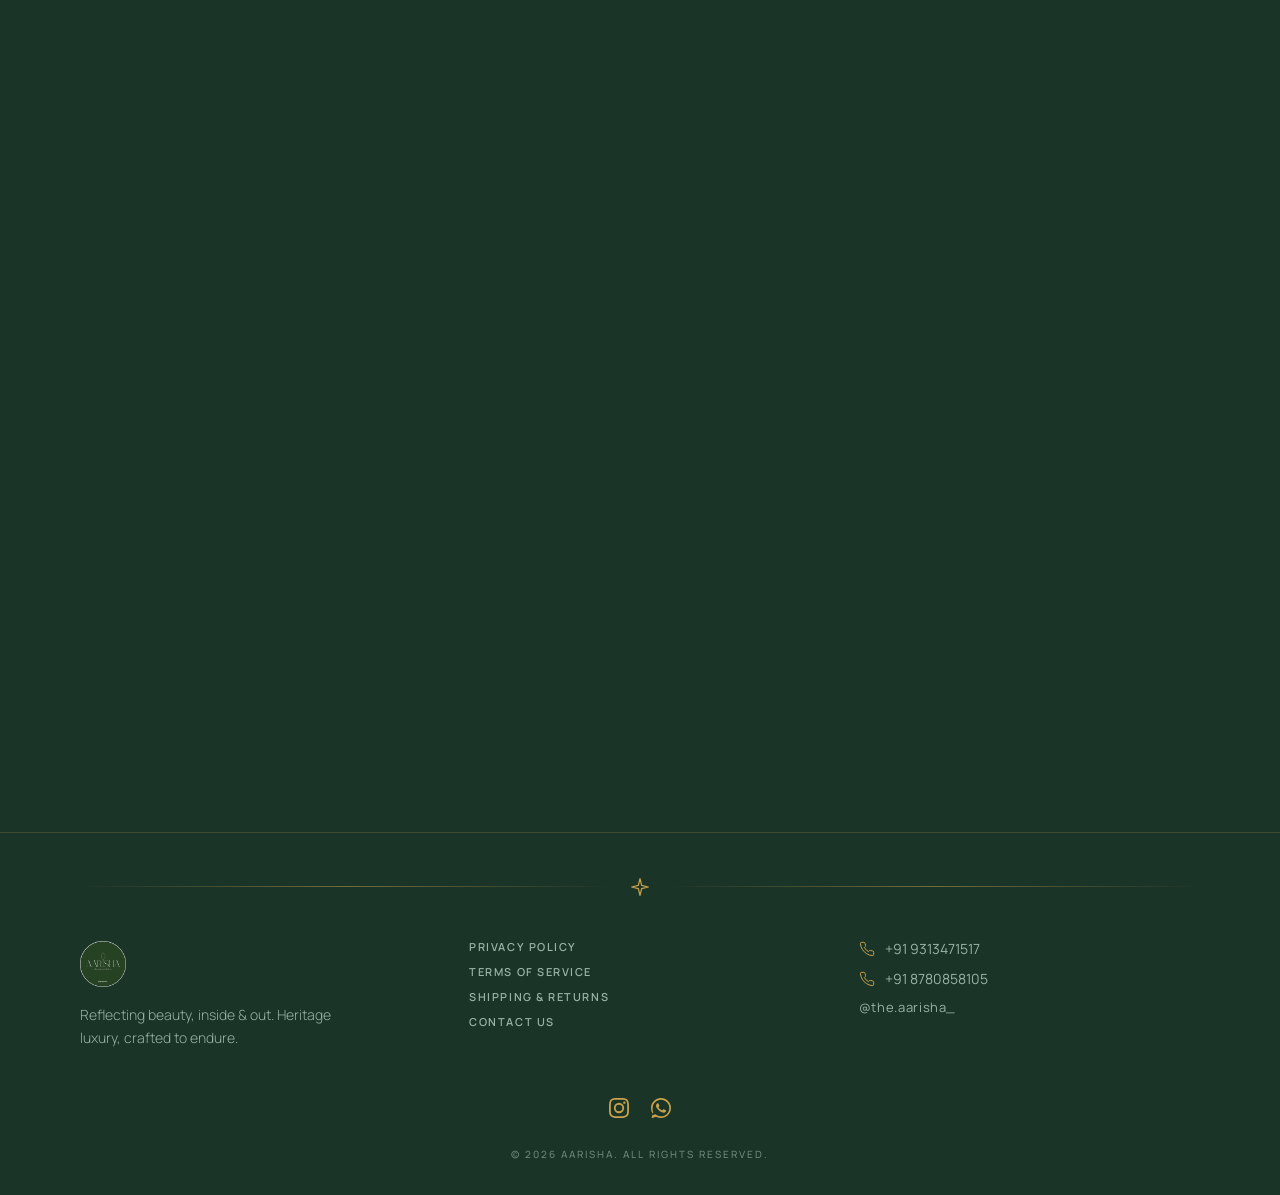
==== commit 80988524: "UI update" ====
--- a/frontend/index.html
+++ b/frontend/index.html
@@ -13,172 +13,14 @@
 </head>
 <body>
 
-<!-- Rani ki Vav motif sprite (DESIGN.md §Motif). Hidden inline sprite; the
-     full composition lives in this file only. -->
-<svg aria-hidden="true" style="display:none" xmlns="http://www.w3.org/2000/svg">
-  <symbol id="stepwell-motif" viewBox="0 0 1200 800">
-    <g stroke="currentColor" stroke-width="1.5" stroke-linecap="round" fill="none">
-      <path d="M180 570 L1020 570"/>
-      <path d="M210 600 L990 600"/>
-      <path d="M240 630 L960 630"/>
-      <path d="M270 660 L930 660"/>
-      <path d="M180 570 L210 600 L240 630 L270 660 L300 690"/>
-      <path d="M1020 570 L990 600 L960 630 L930 660 L900 690"/>
-      <circle cx="600" cy="726" r="42"/>
-      <circle cx="600" cy="726" r="18"/>
-      <path d="M300 690 L562 726"/>
-      <path d="M900 690 L638 726"/>
-      <path d="M540 748 L660 748"/>
-      <path d="M130 700 L1070 700"/>
-      <path d="M400 280 C 400 130 480 80 600 80 C 720 80 800 130 800 280"/>
-      <path d="M470 280 C 470 175 520 140 600 140 C 680 140 730 175 730 280"/>
-      <path d="M470 122 q26 26 52 0"/>
-      <path d="M678 122 q26 26 52 0"/>
-      <path d="M570 104 q30 26 60 0"/>
-      <path d="M400 280 L400 350"/>
-      <path d="M800 280 L800 350"/>
-      <path d="M470 280 L470 350"/>
-      <path d="M730 280 L730 350"/>
-      <path d="M320 300 C 320 200 340 165 360 155 C 380 165 400 200 400 300"/>
-      <path d="M335 300 C 335 220 350 195 360 188 C 370 195 385 220 385 300"/>
-      <path d="M800 300 C 800 200 820 165 840 155 C 860 165 880 200 880 300"/>
-      <path d="M815 300 C 815 220 830 195 840 188 C 850 195 865 220 865 300"/>
-      <path d="M320 300 L320 350"/>
-      <path d="M880 300 L880 350"/>
-      <path d="M320 350 L880 350"/>
-      <path d="M150 700 C 150 430 190 385 230 385 C 270 385 310 430 310 700"/>
-      <path d="M185 700 C 185 470 210 435 230 435 C 250 435 275 470 275 700"/>
-      <path d="M150 480 L310 480"/>
-      <path d="M150 480 L140 510"/>
-      <path d="M310 480 L320 510"/>
-      <path d="M890 700 C 890 430 930 385 970 385 C 1010 385 1050 430 1050 700"/>
-      <path d="M925 700 C 925 470 950 435 970 435 C 990 435 1015 470 1025 700"/>
-      <path d="M890 480 L1050 480"/>
-      <path d="M890 480 L880 510"/>
-      <path d="M1050 480 L1060 510"/>
-      <path d="M320 450 L880 450"/>
-      <path d="M340 450 q20 -30 40 0"/>
-      <path d="M400 450 q20 -30 40 0"/>
-      <path d="M460 450 q20 -30 40 0"/>
-      <path d="M520 450 q20 -30 40 0"/>
-      <path d="M580 450 q20 -30 40 0"/>
-      <path d="M640 450 q20 -30 40 0"/>
-      <path d="M700 450 q20 -30 40 0"/>
-      <path d="M760 450 q20 -30 40 0"/>
-      <path d="M820 450 q20 -30 40 0"/>
-      <path d="M328 520 q18 -26 36 0"/>
-      <path d="M400 520 q18 -26 36 0"/>
-      <path d="M472 520 q18 -26 36 0"/>
-      <path d="M544 520 q18 -26 36 0"/>
-      <path d="M616 520 q18 -26 36 0"/>
-      <path d="M688 520 q18 -26 36 0"/>
-      <path d="M760 520 q18 -26 36 0"/>
-      <path d="M832 520 q18 -26 36 0"/>
-      <path d="M95 60 L110 75 L95 90 L80 75 Z"/>
-      <path d="M125 60 L140 75 L125 90 L110 75 Z"/>
-      <path d="M80 90 L95 105 L80 120 L65 105 Z"/>
-      <path d="M110 90 L125 105 L110 120 L95 105 Z"/>
-      <path d="M1105 60 L1090 75 L1105 90 L1120 75 Z"/>
-      <path d="M1075 60 L1060 75 L1075 90 L1090 75 Z"/>
-      <path d="M1120 90 L1105 105 L1120 120 L1135 105 Z"/>
-      <path d="M1090 90 L1075 105 L1090 120 L1105 105 Z"/>
-    </g>
-  </symbol>
-  <symbol id="stepwell-motif-slim" viewBox="0 0 1200 800">
-    <g stroke="currentColor" stroke-width="1.5" stroke-linecap="round" fill="none">
-      <path d="M180 570 L1020 570"/>
-      <path d="M210 600 L990 600"/>
-      <path d="M240 630 L960 630"/>
-      <path d="M270 660 L930 660"/>
-      <path d="M180 570 L210 600 L240 630 L270 660 L300 690"/>
-      <path d="M1020 570 L990 600 L960 630 L930 660 L900 690"/>
-      <circle cx="600" cy="726" r="42"/>
-      <circle cx="600" cy="726" r="18"/>
-      <path d="M300 690 L562 726"/>
-      <path d="M900 690 L638 726"/>
-      <path d="M540 748 L660 748"/>
-      <path d="M130 700 L1070 700"/>
-      <path d="M400 280 C 400 130 480 80 600 80 C 720 80 800 130 800 280"/>
-      <path d="M470 280 C 470 175 520 140 600 140 C 680 140 730 175 730 280"/>
-      <path d="M470 122 q26 26 52 0"/>
-      <path d="M678 122 q26 26 52 0"/>
-      <path d="M570 104 q30 26 60 0"/>
-      <path d="M400 280 L400 350"/>
-      <path d="M800 280 L800 350"/>
-      <path d="M470 280 L470 350"/>
-      <path d="M730 280 L730 350"/>
-      <path d="M320 300 C 320 200 340 165 360 155 C 380 165 400 200 400 300"/>
-      <path d="M335 300 C 335 220 350 195 360 188 C 370 195 385 220 385 300"/>
-      <path d="M800 300 C 800 200 820 165 840 155 C 860 165 880 200 880 300"/>
-      <path d="M815 300 C 815 220 830 195 840 188 C 850 195 865 220 865 300"/>
-      <path d="M320 300 L320 350"/>
-      <path d="M880 300 L880 350"/>
-      <path d="M320 350 L880 350"/>
-      <path d="M150 700 C 150 430 190 385 230 385 C 270 385 310 430 310 700"/>
-      <path d="M185 700 C 185 470 210 435 230 435 C 250 435 275 470 275 700"/>
-      <path d="M150 480 L310 480"/>
-      <path d="M150 480 L140 510"/>
-      <path d="M310 480 L320 510"/>
-      <path d="M890 700 C 890 430 930 385 970 385 C 1010 385 1050 430 1050 700"/>
-      <path d="M925 700 C 925 470 950 435 970 435 C 990 435 1015 470 1025 700"/>
-      <path d="M890 480 L1050 480"/>
-      <path d="M890 480 L880 510"/>
-      <path d="M1050 480 L1060 510"/>
-      <path d="M320 450 L880 450"/>
-      <path d="M340 450 q20 -30 40 0"/>
-      <path d="M400 450 q20 -30 40 0"/>
-      <path d="M460 450 q20 -30 40 0"/>
-      <path d="M520 450 q20 -30 40 0"/>
-      <path d="M580 450 q20 -30 40 0"/>
-      <path d="M640 450 q20 -30 40 0"/>
-      <path d="M700 450 q20 -30 40 0"/>
-      <path d="M760 450 q20 -30 40 0"/>
-      <path d="M820 450 q20 -30 40 0"/>
-      <path d="M328 520 q18 -26 36 0"/>
-      <path d="M400 520 q18 -26 36 0"/>
-      <path d="M472 520 q18 -26 36 0"/>
-      <path d="M544 520 q18 -26 36 0"/>
-      <path d="M616 520 q18 -26 36 0"/>
-      <path d="M688 520 q18 -26 36 0"/>
-      <path d="M760 520 q18 -26 36 0"/>
-      <path d="M832 520 q18 -26 36 0"/>
-    </g>
-  </symbol>
-  <symbol id="stepwell-frieze" viewBox="0 0 1200 160">
-    <g stroke="currentColor" stroke-width="1.5" stroke-linecap="round" fill="none">
-      <path d="M180 40 L1020 40"/>
-      <path d="M210 70 L990 70"/>
-      <path d="M240 100 L960 100"/>
-      <path d="M270 130 L930 130"/>
-      <path d="M180 40 L210 70 L240 100 L270 130 L300 160"/>
-      <path d="M1020 40 L990 70 L960 100 L930 130 L900 160"/>
-    </g>
-  </symbol>
-  <symbol id="stepwell-shaft" viewBox="0 0 1200 160">
-    <g stroke="currentColor" stroke-width="1.5" stroke-linecap="round" fill="none">
-      <path d="M280 40 L920 40"/>
-      <path d="M305 40 L562 100"/>
-      <path d="M895 40 L638 100"/>
-      <circle cx="600" cy="100" r="38"/>
-      <circle cx="600" cy="100" r="17"/>
-      <path d="M540 130 L660 130"/>
-    </g>
-  </symbol>
-</svg>
-
 <!-- Ambient Heritage backdrop — fixed full-screen forest ground with the gold
-     Rani ki Vav monument line-art. The base copy rests at low opacity; the glow
-     copy (drop-shadowed so the LINES emit light) is masked to the cursor via
-     --glow-x/--glow-y (set by script.js), or pulses on touch/keyboard devices. -->
+     Rani ki Vav monument line-art (processed from the reference image). The
+     base copy rests at low opacity; the glow copy (drop-shadowed so the LINES
+     emit light) is masked to the cursor via --glow-x/--glow-y (set by
+     script.js), or pulses on touch/keyboard devices. -->
 <div class="heritage-bg" data-glow aria-hidden="true">
-  <svg class="motif motif-base" viewBox="0 0 1200 800" preserveAspectRatio="xMidYMax slice">
-    <use class="u-full" href="#stepwell-motif"></use>
-    <use class="u-slim" href="#stepwell-motif-slim"></use>
-  </svg>
-  <svg class="motif motif-glow" viewBox="0 0 1200 800" preserveAspectRatio="xMidYMax slice">
-    <use class="u-full" href="#stepwell-motif"></use>
-    <use class="u-slim" href="#stepwell-motif-slim"></use>
-  </svg>
+  <img class="motif motif-base" src="monument-lineart.png" alt="">
+  <img class="motif motif-glow" src="monument-lineart.png" alt="">
 </div>
 
 <!-- ═══ NAVIGATION ═══ -->
@@ -208,19 +50,8 @@
   <!-- ═══ HERO ═══ -->
   <section class="hero" id="hero">
     <div class="hero-content">
-      <div class="jharokha-frame reveal" aria-hidden="true">
-        <svg class="jharokha-arch" viewBox="0 0 220 240" fill="none" stroke="currentColor" stroke-width="1.5" stroke-linecap="round">
-          <path d="M35 230 C 35 100 70 45 110 45 C 150 45 185 100 185 230"/>
-          <path d="M62 230 C 62 130 82 92 110 92 C 138 92 158 130 158 230"/>
-          <path d="M66 100 q22 24 44 0"/>
-          <path d="M110 86 q22 24 44 0"/>
-          <path d="M35 230 L185 230"/>
-          <path d="M35 230 L26 240"/>
-          <path d="M185 230 L194 240"/>
-        </svg>
-        <svg class="hero-diamond" viewBox="0 0 24 24" fill="none" stroke="currentColor" stroke-width="1.5" stroke-linejoin="round">
-          <path d="M6 3h12l4 6-10 12L2 9z"/><path d="M2 9h20"/><path d="M12 21L8 9l4-6 4 6-4 12z"/>
-        </svg>
+      <div class="mirror-frame reveal" aria-hidden="true">
+        <img class="mirror-frame-img" src="mirror-frame.png" alt="Aarisha Heritage Mirror Frame">
       </div>
       <p class="hero-eyebrow reveal">Anti Tarnish Fine Jewellery</p>
       <h1 class="hero-title reveal">The Aarisha</h1>
--- a/frontend/styles.css
+++ b/frontend/styles.css
@@ -111,22 +111,28 @@
   inset: 0;
   width: 100%;
   height: 100%;
-}
-
-/* Rest-state copy (low opacity) */
+  object-fit: cover;
+  object-position: center bottom;
+}
+
+/* Rest-state copy (low opacity) — raised to 0.12 so the detailed ornament reads */
 .heritage-bg .motif-base {
-  opacity: var(--rest-op, 0.07);
-}
-
-/* Glow copy: identical artwork with a drop-shadow so every line carries its own
-   halo ("lines glow, not a radial light source"), masked to the cursor window.
-   Mask-position updates stay compositor-friendly (opacity + gradient position). */
+  opacity: var(--rest-op, 0.12);
+}
+
+/* Glow copy: identical artwork with layered drop-shadows so every line carries
+   its own halo — light emanates FROM the lines, not a flashlight ON them.
+   The mask is deliberately huge (550px) with a very gradual falloff so there is
+   no visible spotlight circle; you simply notice lines near the cursor are
+   brighter and radiating warmth outward. */
 .heritage-bg .motif-glow {
   opacity: 0;
   transition: opacity 0.25s var(--transition-glow);
-  filter: drop-shadow(0 0 9px rgba(235, 193, 102, 0.85)) drop-shadow(0 0 3px rgba(235, 193, 102, 0.9));
-  -webkit-mask-image: radial-gradient(circle 240px at var(--glow-x, 50%) var(--glow-y, 50%), #000 0%, rgba(0, 0, 0, 0.9) 40%, transparent 74%);
-  mask-image: radial-gradient(circle 240px at var(--glow-x, 50%) var(--glow-y, 50%), #000 0%, rgba(0, 0, 0, 0.9) 40%, transparent 74%);
+  filter: drop-shadow(0 0 2px rgba(255, 220, 140, 0.9))
+          drop-shadow(0 0 10px rgba(235, 193, 102, 0.75))
+          drop-shadow(0 0 24px rgba(235, 193, 102, 0.5));
+  -webkit-mask-image: radial-gradient(circle 550px at var(--glow-x, 50%) var(--glow-y, 50%), rgba(0,0,0,0.65) 0%, rgba(0,0,0,0.3) 30%, rgba(0,0,0,0.07) 65%, transparent 100%);
+  mask-image: radial-gradient(circle 550px at var(--glow-x, 50%) var(--glow-y, 50%), rgba(0,0,0,0.65) 0%, rgba(0,0,0,0.3) 30%, rgba(0,0,0,0.07) 65%, transparent 100%);
 }
 
 .heritage-bg.glowing .motif-glow {
@@ -136,17 +142,15 @@
 /* Ambient pulse — touch/keyboard fallback: slow breathing between rest and
    rest+0.12, applied to the base copy. */
 @keyframes heritage-pulse {
-  0%, 100% { opacity: var(--rest-op, 0.07); }
-  50%      { opacity: calc(var(--rest-op, 0.07) + 0.12); }
+  0%, 100% { opacity: var(--rest-op, 0.12); }
+  50%      { opacity: calc(var(--rest-op, 0.12) + 0.12); }
 }
 
 .heritage-bg.pulse .motif-base {
   animation: heritage-pulse 9s ease-in-out infinite;
 }
 
-/* ≤768px: the full composition drops the corner lattice (slim variant) */
-.u-full { display: block; }
-.u-slim { display: none; }
+/* u-full and u-slim styles removed as background is now a single image */
 
 /* Content rides above the fixed backdrop */
 main,
@@ -314,30 +318,20 @@
   max-width: 900px;
 }
 
-/* Jharokha frame — the mirrored-arch motif as a hero mark */
-.jharokha-frame {
+/* Mirror frame — the baroque gold mirror frame as a hero mark */
+.mirror-frame {
   position: relative;
   width: 172px;
-  height: 188px;
+  height: 230px;
   margin: 0 auto 40px;
-  color: var(--gold);
-}
-
-.jharokha-arch {
+}
+
+.mirror-frame-img {
   width: 100%;
   height: 100%;
-  opacity: 0.9;
+  object-fit: contain;
+  opacity: 0.95;
   filter: drop-shadow(0 0 14px rgba(235, 193, 102, 0.35));
-}
-
-.hero-diamond {
-  position: absolute;
-  inset: 0;
-  margin: auto;
-  width: 46px;
-  height: 46px;
-  color: var(--gold-light);
-  filter: drop-shadow(0 0 10px rgba(235, 193, 102, 0.55));
 }
 
 .hero-eyebrow {
@@ -1315,9 +1309,7 @@
   .nav-links { display: none; }
   .nav-brand { letter-spacing: 0.22em; font-size: 18px; }
 
-  /* Full composition drops the corner lattice on narrow columns */
-  .u-full { display: none; }
-  .u-slim { display: block; }
+  /* Responsive backdrop image scaling is handled by object-fit */
 
   .hero { padding: 110px 20px 60px; }
 
@@ -1385,7 +1377,7 @@
   .nav-icon-btn { width: 36px; height: 36px; }
 
   .hero { min-height: 92vh; padding: 100px 16px 56px; }
-  .jharokha-frame { width: 140px; height: 154px; margin-bottom: 32px; }
+  .mirror-frame { width: 140px; height: 187px; margin-bottom: 32px; }
   .hero-title { font-size: clamp(44px, 12vw, 58px); }
   .hero-tagline { letter-spacing: 0.02em; margin-bottom: 34px; }
   .btn-outline-gold { padding: 15px 26px; letter-spacing: 0.12em; }
@@ -1458,6 +1450,6 @@
   .heritage-bg { animation: none; }
   .heritage-bg .motif-glow { display: none; }
   .heritage-bg .motif-base {
-    opacity: calc(var(--rest-op, 0.07) + 0.06) !important;
+    opacity: calc(var(--rest-op, 0.12) + 0.06) !important;
   }
 }
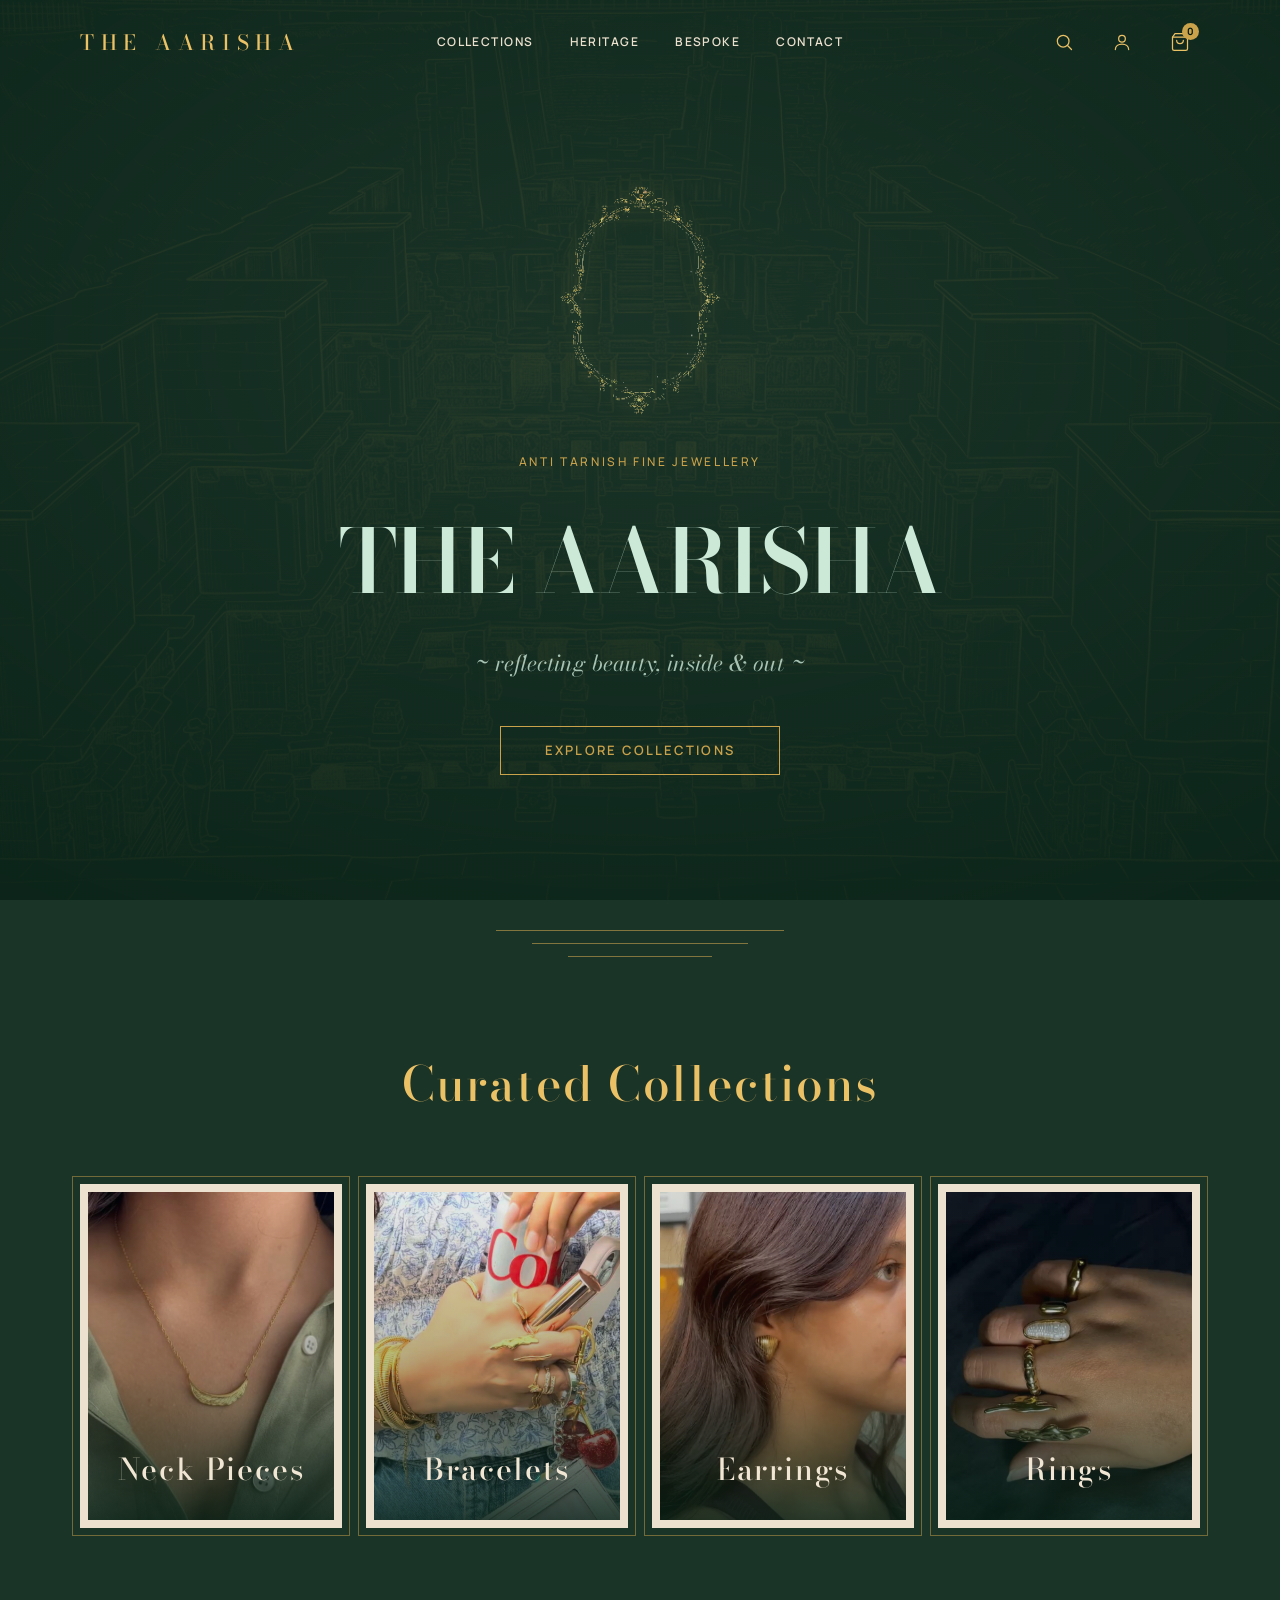
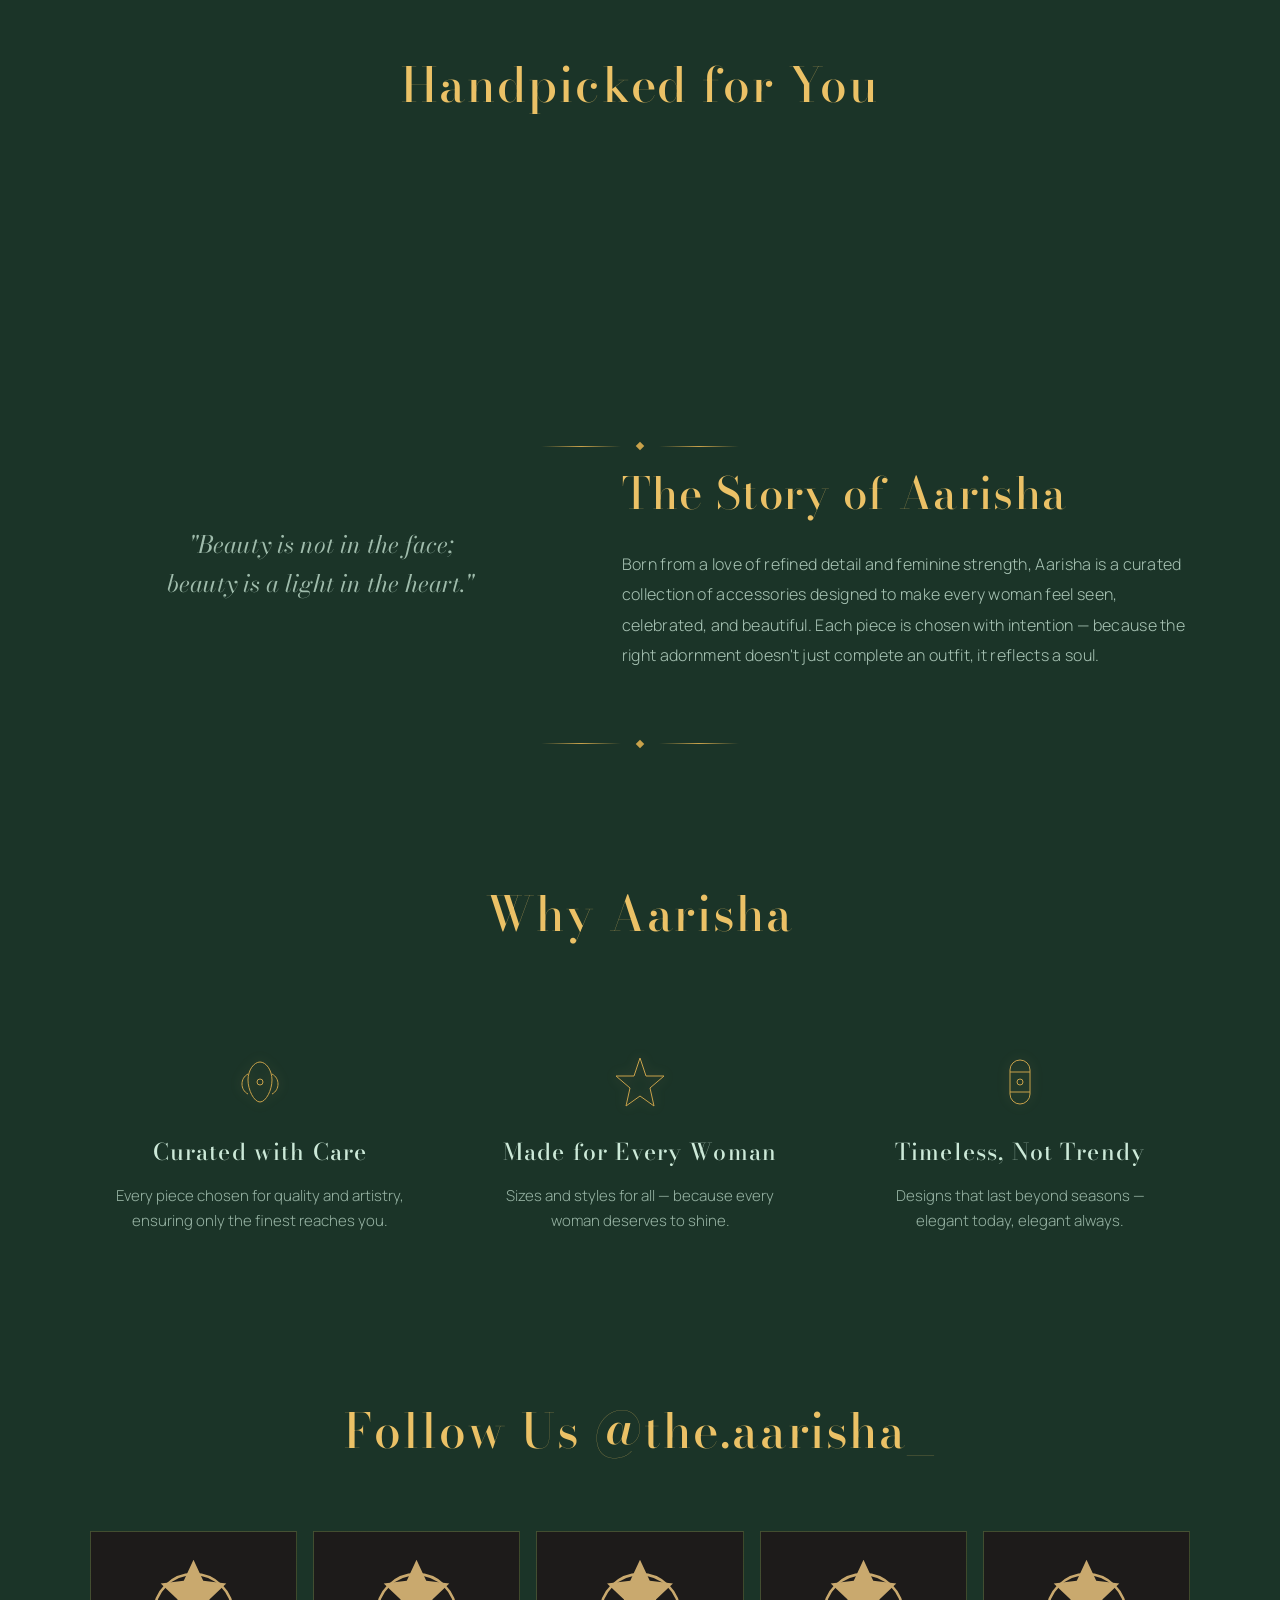
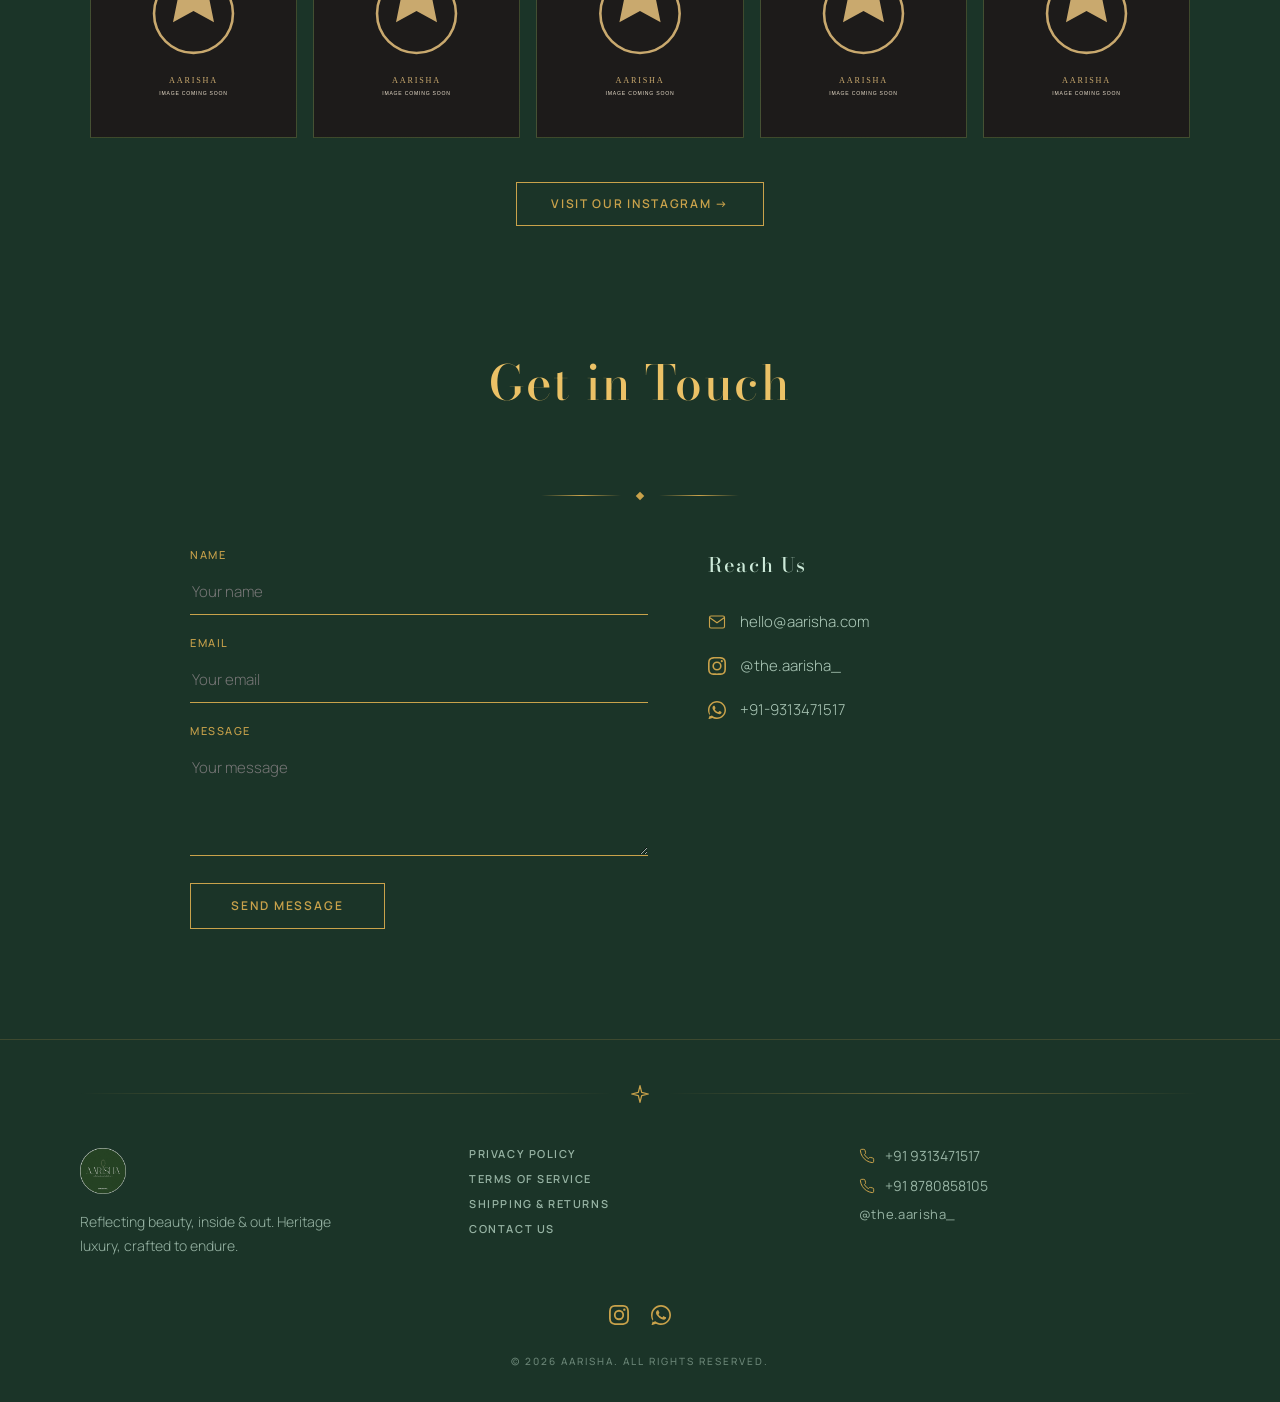
==== commit 914bc921: "Add add-to-cart toast, bag→cart rename, and dual buttons on product cards Add a brand-styled toast c" ====
--- a/frontend/index.html
+++ b/frontend/index.html
@@ -12,6 +12,7 @@
   <link rel="icon" href="Logo.png">
 </head>
 <body>
+<a class="skip-link" href="#mainContent">Skip to content</a>
 
 <!-- Ambient Heritage backdrop — fixed full-screen forest ground with the gold
      Rani ki Vav monument line-art (processed from the reference image). The
@@ -25,14 +26,18 @@
 
 <!-- ═══ NAVIGATION ═══ -->
 <nav class="navbar" id="navbar">
+  <a href="#hero" class="nav-brand" aria-label="Aarisha home">The Aarisha</a>
   <div class="nav-links">
     <a href="#collections">Collections</a>
     <a href="#about">Heritage</a>
     <a href="#why">Bespoke</a>
     <a href="#contact">Contact</a>
   </div>
-  <a href="#hero" class="nav-brand" aria-label="Aarisha home">The Aarisha</a>
   <div class="nav-actions">
+    <button class="nav-icon-btn nav-menu-toggle" id="menuToggle" type="button" aria-label="Menu" aria-expanded="false" aria-controls="mobileMenu">
+      <svg class="menu-icon-open" viewBox="0 0 24 24" fill="none" stroke="currentColor" stroke-width="1.5" stroke-linecap="round"><line x1="4" y1="7" x2="20" y2="7"/><line x1="4" y1="12" x2="20" y2="12"/><line x1="4" y1="17" x2="20" y2="17"/></svg>
+      <svg class="menu-icon-close" viewBox="0 0 24 24" fill="none" stroke="currentColor" stroke-width="1.5" stroke-linecap="round"><line x1="6" y1="6" x2="18" y2="18"/><line x1="18" y1="6" x2="6" y2="18"/></svg>
+    </button>
     <button class="nav-icon-btn" type="button" aria-label="Search">
       <svg viewBox="0 0 24 24" fill="none" stroke="currentColor" stroke-width="1.5" stroke-linecap="round"><circle cx="11" cy="11" r="7"/><line x1="21" y1="21" x2="16.5" y2="16.5"/></svg>
     </button>
@@ -46,7 +51,18 @@
   </div>
 </nav>
 
-<main>
+<!-- ═══ MOBILE NAVIGATION ═══ -->
+<div class="mobile-menu" id="mobileMenu" aria-hidden="true" inert>
+  <button class="mobile-menu-close" id="menuClose" type="button" aria-label="Close menu">&times;</button>
+  <nav class="mobile-menu-nav" aria-label="Mobile navigation">
+    <a href="#collections">Collections</a>
+    <a href="#about">Heritage</a>
+    <a href="#why">Bespoke</a>
+    <a href="#contact">Contact</a>
+  </nav>
+</div>
+
+<main id="mainContent" tabindex="-1">
   <!-- ═══ HERO ═══ -->
   <section class="hero" id="hero">
     <div class="hero-content">
@@ -71,31 +87,31 @@
   <section class="collections-section" id="collections">
     <h2 class="section-heading reveal">Curated Collections</h2>
     <div class="collections-grid">
-      <div class="collection-card reveal" data-category="NeckPieces">
-        <div class="collection-card-frame" aria-hidden="true"></div>
-        <div class="collection-card-img">
-          <img src="placeholder.svg" alt="Neck Pieces Collection">
+      <div class="collection-card reveal" data-category="NeckPieces" role="button" tabindex="0" aria-label="Browse the Neck Pieces collection">
+        <div class="collection-card-frame" aria-hidden="true"></div>
+        <div class="collection-card-img">
+          <img src="necklace.jpeg" alt="Neck Pieces Collection">
           <div class="collection-overlay"><h3>Neck Pieces</h3></div>
         </div>
       </div>
-      <div class="collection-card reveal" data-category="Bracelets">
-        <div class="collection-card-frame" aria-hidden="true"></div>
-        <div class="collection-card-img">
-          <img src="placeholder.svg" alt="Bracelets Collection">
+      <div class="collection-card reveal" data-category="Bracelets" role="button" tabindex="0" aria-label="Browse the Bracelets collection">
+        <div class="collection-card-frame" aria-hidden="true"></div>
+        <div class="collection-card-img">
+          <img src="bracelets.jpeg" alt="Bracelets Collection">
           <div class="collection-overlay"><h3>Bracelets</h3></div>
         </div>
       </div>
-      <div class="collection-card reveal" data-category="Earrings">
-        <div class="collection-card-frame" aria-hidden="true"></div>
-        <div class="collection-card-img">
-          <img src="placeholder.svg" alt="Earrings Collection">
+      <div class="collection-card reveal" data-category="Earrings" role="button" tabindex="0" aria-label="Browse the Earrings collection">
+        <div class="collection-card-frame" aria-hidden="true"></div>
+        <div class="collection-card-img">
+          <img src="earrings.jpeg" alt="Earrings Collection">
           <div class="collection-overlay"><h3>Earrings</h3></div>
         </div>
       </div>
-      <div class="collection-card reveal" data-category="Rings">
-        <div class="collection-card-frame" aria-hidden="true"></div>
-        <div class="collection-card-img">
-          <img src="placeholder.svg" alt="Rings Collection">
+      <div class="collection-card reveal" data-category="Rings" role="button" tabindex="0" aria-label="Browse the Rings collection">
+        <div class="collection-card-frame" aria-hidden="true"></div>
+        <div class="collection-card-img">
+          <img src="rings.jpeg" alt="Rings Collection">
           <div class="collection-overlay"><h3>Rings</h3></div>
         </div>
       </div>
@@ -106,7 +122,7 @@
   <section class="featured-section" id="featured">
     <h2 class="section-heading reveal">Handpicked for You</h2>
     <div class="featured-scroll-wrapper">
-      <div class="featured-scroll" id="featuredScroll"></div>
+      <div class="featured-scroll" id="featuredScroll" role="region" aria-label="Featured products — scroll horizontally" tabindex="0"></div>
     </div>
   </section>
 
@@ -222,16 +238,17 @@
 </footer>
 
 <!-- ═══ COLLECTION DETAIL MODAL ═══ -->
-<div class="collection-modal" id="collectionModal">
+<div class="collection-modal" id="collectionModal" role="dialog" aria-modal="true" aria-labelledby="modalCategoryTitle" inert>
   <div class="collection-modal-inner">
     <div class="collection-modal-header">
-      <div class="collection-modal-title-row">
+      <div class="modal-topbar">
         <button class="modal-back-btn" id="modalBackBtn" aria-label="Back to Collections">
           <svg viewBox="0 0 24 24" fill="none" stroke="currentColor" stroke-width="1.5"><path d="M19 12H5m0 0l7 7m-7-7l7-7"/></svg>
           <span>Back to Collections</span>
         </button>
-        <h2 class="modal-category-title" id="modalCategoryTitle">Earrings</h2>
-      </div>
+        <span class="modal-topbar-title" id="modalTopbarTitle" aria-hidden="true"></span>
+      </div>
+      <h2 class="modal-category-title" id="modalCategoryTitle">Earrings</h2>
       <div class="ornamental-divider"><div class="line"></div><div class="diamond"></div><div class="line"></div></div>
     </div>
     <div class="collection-modal-grid" id="modalProductGrid"></div>
@@ -239,8 +256,8 @@
 </div>
 
 <!-- Cart: WhatsApp is the only ordering path; no payment or checkout is present. -->
-<aside class="cart-drawer" id="cartDrawer" aria-label="Shopping bag" aria-hidden="true">
-  <div class="cart-header"><h2>Your Bag</h2><button class="cart-close" id="cartClose" type="button" aria-label="Close bag">&times;</button></div>
+<aside class="cart-drawer" id="cartDrawer" role="dialog" aria-modal="true" aria-labelledby="cartTitle" aria-hidden="true" inert>
+  <div class="cart-header"><h2 id="cartTitle">Your Cart</h2><button class="cart-close" id="cartClose" type="button" aria-label="Close cart">&times;</button></div>
   <div class="cart-items" id="cartItems"></div>
   <div class="cart-footer">
     <p class="cart-total">Total <strong id="cartTotal">₹0</strong></p>
@@ -250,6 +267,13 @@
 
 <div class="cart-scrim" id="cartScrim"></div>
 
+<span class="visually-hidden" id="cartLive" aria-live="polite"></span>
+
+<!-- Toast — confirms add-to-cart; announced politely for screen readers -->
+<div class="toast" id="cartToast" role="status" aria-live="polite">
+  <svg viewBox="0 0 24 24" fill="none" stroke="currentColor" stroke-width="2" stroke-linecap="round" stroke-linejoin="round"><path d="M20 6L9 17l-5-5"/></svg>
+  <span id="cartToastMsg"></span>
+</div>
 <script src="script.js"></script>
 </body>
 </html>
--- a/frontend/styles.css
+++ b/frontend/styles.css
@@ -10,34 +10,47 @@
 :root {
   /* Forest grounds (replace the v2 --olive-* set). Deep Forest Green #1B3428 is the
      "infinite canvas"; the deepest tones anchor drawers, the modal, and the footer. */
-  --forest-deep: #00180e;      /* deepest ground — modal, cart drawer, footer */
-  --forest-dark: #0a2419;      /* surface-container — marquee/alt surfaces */
-  --forest-darker: #062015;    /* surface-container-low */
-  --forest: #1b3428;           /* primary-container — main page ground */
-  --forest-high: #162f23;      /* surface-container-high — image wells */
-  --forest-highest: #213a2e;   /* surface-container-highest — hover wells */
+  --forest-deep: #00180e;
+  /* deepest ground — modal, cart drawer, footer */
+  --forest-dark: #0a2419;
+  /* surface-container — marquee/alt surfaces */
+  --forest-darker: #062015;
+  /* surface-container-low */
+  --forest: #1b3428;
+  /* primary-container — main page ground */
+  --forest-high: #162f23;
+  /* surface-container-high — image wells */
+  --forest-highest: #213a2e;
+  /* surface-container-highest — hover wells */
 
   /* Antique gold accent — the "architectural layer" (borders, icons, linework) */
   --gold: #c9a24b;
   --gold-light: #ebc166;
   --gold-pale: #f1e6d3;
-  --gold-dark: #8a6a1f;        /* deep gold for text on ivory (WCAG AA) */
+  --gold-dark: #8a6a1f;
+  /* deep gold for text on ivory (WCAG AA) */
 
   /* Ivory grounds — "tactile plaques" atop the forest canvas */
-  --white: #cce9d8;            /* on-surface — primary text */
-  --off-white: #ece1ce;        /* secondary-fixed — card/plaque surface */
-  --ink: #1c352a;              /* inverse-on-surface — dark text on ivory */
+  --white: #cce9d8;
+  /* on-surface — primary text */
+  --off-white: #ece1ce;
+  /* secondary-fixed — card/plaque surface */
+  --ink: #1c352a;
+  /* inverse-on-surface — dark text on ivory */
 
   --font-heading: 'Bodoni Moda', 'Cormorant Garamond', Georgia, serif;
   --font-body: 'Manrope', 'Jost', 'Raleway', Helvetica, sans-serif;
 
   --transition-smooth: cubic-bezier(0.25, 0.46, 0.45, 0.94);
   --transition-bounce: cubic-bezier(0.34, 1.56, 0.64, 1);
-  --transition-glow: cubic-bezier(0.4, 0, 0.2, 1);   /* glow brighten/fade */
+  --transition-glow: cubic-bezier(0.4, 0, 0.2, 1);
+  /* glow brighten/fade */
 }
 
 /* ── Reset & Base ── */
-*, *::before, *::after {
+*,
+*::before,
+*::after {
   margin: 0;
   padding: 0;
   box-sizing: border-box;
@@ -49,6 +62,8 @@
   width: 100%;
   overscroll-behavior-x: none;
   position: relative;
+  /* Keep anchored sections clear of the fixed navbar (UISKILL.md §9.2) */
+  scroll-padding-top: 96px;
 }
 
 body {
@@ -78,6 +93,39 @@
 :focus-visible {
   outline: 1px solid var(--gold-light);
   outline-offset: 3px;
+}
+
+/* Visually hidden but available to screen readers (WCAG — non-text content) */
+.visually-hidden {
+  position: absolute;
+  width: 1px;
+  height: 1px;
+  margin: -1px;
+  padding: 0;
+  border: 0;
+  clip: rect(0 0 0 0);
+  clip-path: inset(50%);
+  overflow: hidden;
+  white-space: nowrap;
+}
+
+/* Skip link — first focusable element, revealed on keyboard focus */
+.skip-link {
+  position: fixed;
+  top: -120px;
+  left: 16px;
+  z-index: 5000;
+  padding: 14px 22px;
+  background: var(--gold);
+  color: var(--forest-deep);
+  font: 600 12px/1 var(--font-body);
+  letter-spacing: 0.14em;
+  text-transform: uppercase;
+  transition: top 0.2s var(--transition-smooth);
+}
+
+.skip-link:focus-visible {
+  top: 16px;
 }
 
 /* ═══════════════════════════════════════════
@@ -94,7 +142,8 @@
   z-index: 0;
   overflow: hidden;
   pointer-events: none;
-  color: var(--gold);          /* gold linework on forest */
+  color: var(--gold);
+  /* gold linework on forest */
 }
 
 /* Soft edge vignette — keeps the centre of the "gallery" brighter */
@@ -113,6 +162,7 @@
   height: 100%;
   object-fit: cover;
   object-position: center bottom;
+  opacity: 4;
 }
 
 /* Rest-state copy (low opacity) — raised to 0.12 so the detailed ornament reads */
@@ -128,11 +178,9 @@
 .heritage-bg .motif-glow {
   opacity: 0;
   transition: opacity 0.25s var(--transition-glow);
-  filter: drop-shadow(0 0 2px rgba(255, 220, 140, 0.9))
-          drop-shadow(0 0 10px rgba(235, 193, 102, 0.75))
-          drop-shadow(0 0 24px rgba(235, 193, 102, 0.5));
-  -webkit-mask-image: radial-gradient(circle 550px at var(--glow-x, 50%) var(--glow-y, 50%), rgba(0,0,0,0.65) 0%, rgba(0,0,0,0.3) 30%, rgba(0,0,0,0.07) 65%, transparent 100%);
-  mask-image: radial-gradient(circle 550px at var(--glow-x, 50%) var(--glow-y, 50%), rgba(0,0,0,0.65) 0%, rgba(0,0,0,0.3) 30%, rgba(0,0,0,0.07) 65%, transparent 100%);
+  filter: drop-shadow(0 0 2px rgba(255, 220, 140, 0.9)) drop-shadow(0 0 10px rgba(235, 193, 102, 0.75)) drop-shadow(0 0 24px rgba(235, 193, 102, 0.5));
+  -webkit-mask-image: radial-gradient(circle 550px at var(--glow-x, 50%) var(--glow-y, 50%), rgba(0, 0, 0, 0.65) 0%, rgba(0, 0, 0, 0.3) 30%, rgba(0, 0, 0, 0.07) 65%, transparent 100%);
+  mask-image: radial-gradient(circle 550px at var(--glow-x, 50%) var(--glow-y, 50%), rgba(0, 0, 0, 0.65) 0%, rgba(0, 0, 0, 0.3) 30%, rgba(0, 0, 0, 0.07) 65%, transparent 100%);
 }
 
 .heritage-bg.glowing .motif-glow {
@@ -142,8 +190,15 @@
 /* Ambient pulse — touch/keyboard fallback: slow breathing between rest and
    rest+0.12, applied to the base copy. */
 @keyframes heritage-pulse {
-  0%, 100% { opacity: var(--rest-op, 0.12); }
-  50%      { opacity: calc(var(--rest-op, 0.12) + 0.12); }
+
+  0%,
+  100% {
+    opacity: var(--rest-op, 0.12);
+  }
+
+  50% {
+    opacity: calc(var(--rest-op, 0.12) + 0.12);
+  }
 }
 
 .heritage-bg.pulse .motif-base {
@@ -164,7 +219,7 @@
   opacity: 0;
   transform: translateY(40px);
   transition: opacity 0.8s var(--transition-smooth),
-              transform 0.8s var(--transition-smooth);
+    transform 0.8s var(--transition-smooth);
 }
 
 .reveal.visible {
@@ -176,7 +231,7 @@
   opacity: 0;
   transform: translateX(-60px);
   transition: opacity 0.8s var(--transition-smooth),
-              transform 0.8s var(--transition-smooth);
+    transform 0.8s var(--transition-smooth);
 }
 
 .reveal-left.visible {
@@ -188,7 +243,7 @@
   opacity: 0;
   transform: translateX(60px);
   transition: opacity 0.8s var(--transition-smooth),
-              transform 0.8s var(--transition-smooth);
+    transform 0.8s var(--transition-smooth);
 }
 
 .reveal-right.visible {
@@ -209,8 +264,8 @@
   padding: 22px 80px;
   border-bottom: 1px solid transparent;
   transition: padding 0.4s var(--transition-smooth),
-              background 0.4s var(--transition-smooth),
-              border-color 0.4s;
+    background 0.4s var(--transition-smooth),
+    border-color 0.4s;
 }
 
 .navbar.scrolled {
@@ -221,7 +276,18 @@
   border-bottom: 1px solid rgba(201, 162, 75, 0.25);
 }
 
+/* Overlay context: keep the navbar's glass surface even when the page is at
+   the top, so it stays legible above the product modal. */
+.navbar.modal-open {
+  background: rgba(0, 24, 14, 0.9);
+  backdrop-filter: blur(16px);
+  -webkit-backdrop-filter: blur(16px);
+  border-bottom: 1px solid rgba(201, 162, 75, 0.25);
+}
+
 .nav-links {
+  grid-column: 2;
+  justify-self: center;
   display: flex;
   align-items: center;
   gap: 36px;
@@ -240,7 +306,8 @@
 }
 
 .nav-brand {
-  justify-self: center;
+  grid-column: 1;
+  justify-self: start;
   font-family: var(--font-heading);
   font-size: 21px;
   font-weight: 500;
@@ -255,6 +322,7 @@
 }
 
 .nav-actions {
+  grid-column: 3;
   display: flex;
   align-items: center;
   gap: 18px;
@@ -273,8 +341,8 @@
   color: var(--gold-light);
   cursor: pointer;
   transition: color 0.3s,
-              border-color 0.3s,
-              box-shadow 0.3s var(--transition-glow);
+    border-color 0.3s,
+    box-shadow 0.3s var(--transition-glow);
 }
 
 .nav-icon-btn svg {
@@ -304,9 +372,112 @@
   pointer-events: none;
 }
 
+/* ── Mobile navigation (hamburger + full-screen menu) ── */
+.nav-menu-toggle {
+  display: none;
+}
+
+/* Icon swap — hamburger when closed, X when open (aria-expanded toggled by JS) */
+.nav-menu-toggle .menu-icon-close {
+  display: none;
+}
+
+.nav-menu-toggle[aria-expanded="true"] .menu-icon-open {
+  display: none;
+}
+
+.nav-menu-toggle[aria-expanded="true"] .menu-icon-close {
+  display: block;
+}
+
+.mobile-menu {
+  position: fixed;
+  inset: 0;
+  z-index: 1050;
+  display: flex;
+  flex-direction: column;
+  align-items: center;
+  justify-content: center;
+  background: var(--forest-deep);
+  opacity: 0;
+  visibility: hidden;
+  pointer-events: none;
+  overflow-y: auto;
+  transition: opacity 0.3s var(--transition-smooth),
+    visibility 0.3s;
+}
+
+.mobile-menu.open {
+  opacity: 1;
+  visibility: visible;
+  pointer-events: all;
+}
+
+.mobile-menu-close {
+  position: absolute;
+  top: 18px;
+  right: 18px;
+  width: 44px;
+  height: 44px;
+  display: grid;
+  place-items: center;
+  background: transparent;
+  border: 1px solid transparent;
+  border-radius: 50%;
+  color: var(--gold-light);
+  font-size: 30px;
+  line-height: 1;
+  cursor: pointer;
+  transition: color 0.3s,
+    border-color 0.3s,
+    box-shadow 0.3s var(--transition-glow);
+}
+
+.mobile-menu-close:hover,
+.mobile-menu-close:focus-visible {
+  color: var(--gold-pale);
+  border-color: rgba(201, 162, 75, 0.4);
+  box-shadow: 0 0 12px rgba(235, 193, 102, 0.25);
+}
+
+.mobile-menu-nav {
+  display: flex;
+  flex-direction: column;
+  align-items: center;
+  gap: 8px;
+  width: 100%;
+  padding: 80px 24px 40px;
+}
+
+.mobile-menu-nav a {
+  display: flex;
+  align-items: center;
+  justify-content: center;
+  min-height: 56px;
+  width: 100%;
+  max-width: 320px;
+  font: 600 15px/1 var(--font-body);
+  letter-spacing: 0.2em;
+  text-transform: uppercase;
+  color: var(--gold-light);
+  border-bottom: 1px solid rgba(201, 162, 75, 0.18);
+  transition: color 0.3s;
+}
+
+.mobile-menu-nav a:hover,
+.mobile-menu-nav a:focus-visible {
+  color: var(--gold-pale);
+}
+
+.mobile-menu-nav a:last-child {
+  border-bottom: 0;
+}
+
 /* ── Hero Section ── */
 .hero {
   min-height: 100vh;
+  /* svh avoids URL-bar jump on mobile browsers; vh above is the fallback */
+  min-height: 100svh;
   display: flex;
   align-items: center;
   justify-content: center;
@@ -347,7 +518,8 @@
   font-size: clamp(52px, 9vw, 88px);
   font-weight: 600;
   letter-spacing: -0.02em;
-  text-transform: uppercase;   /* brand wordmark per the Stitch design */
+  text-transform: uppercase;
+  /* brand wordmark per the Stitch design */
   color: var(--white);
   margin-bottom: 18px;
 }
@@ -371,9 +543,9 @@
   background: transparent;
   padding: 17px 44px;
   transition: color 0.3s var(--transition-smooth),
-              background 0.3s var(--transition-smooth),
-              box-shadow 0.3s var(--transition-glow),
-              border-color 0.3s;
+    background 0.3s var(--transition-smooth),
+    box-shadow 0.3s var(--transition-glow),
+    border-color 0.3s;
 }
 
 .btn-outline-gold:hover,
@@ -399,9 +571,17 @@
   background: var(--gold);
 }
 
-.divider-line.l1 { width: 288px; }
-.divider-line.l2 { width: 216px; }
-.divider-line.l3 { width: 144px; }
+.divider-line.l1 {
+  width: 288px;
+}
+
+.divider-line.l2 {
+  width: 216px;
+}
+
+.divider-line.l3 {
+  width: 144px;
+}
 
 /* ── Ornamental Divider ── */
 .ornamental-divider {
@@ -453,7 +633,8 @@
   position: relative;
   display: block;
   padding: 8px;
-  background: var(--off-white);   /* ivory "plaque" ground */
+  background: var(--off-white);
+  /* ivory "plaque" ground */
   cursor: pointer;
   transition: transform 0.5s var(--transition-smooth);
 }
@@ -490,7 +671,7 @@
   object-fit: cover;
   opacity: 0.92;
   transition: transform 0.7s var(--transition-smooth),
-              opacity 0.5s;
+    opacity 0.5s;
 }
 
 .collection-card:hover .collection-card-img img {
@@ -548,8 +729,8 @@
   background: var(--off-white);
   border: 1px solid rgba(201, 162, 75, 0.28);
   transition: transform 0.4s var(--transition-smooth),
-              border-color 0.4s,
-              box-shadow 0.3s var(--transition-glow);
+    border-color 0.4s,
+    box-shadow 0.3s var(--transition-glow);
 }
 
 .product-card:hover,
@@ -706,7 +887,7 @@
   overflow: hidden;
   border: 1px solid rgba(201, 162, 75, 0.22);
   transition: border-color 0.3s,
-              box-shadow 0.3s var(--transition-glow);
+    box-shadow 0.3s var(--transition-glow);
 }
 
 .insta-placeholder:hover {
@@ -724,8 +905,8 @@
   background: transparent;
   padding: 15px 34px;
   transition: color 0.3s var(--transition-smooth),
-              background 0.3s var(--transition-smooth),
-              box-shadow 0.3s var(--transition-glow);
+    background 0.3s var(--transition-smooth),
+    box-shadow 0.3s var(--transition-glow);
 }
 
 .insta-btn:hover,
@@ -776,7 +957,7 @@
   padding: 10px 2px;
   outline: none;
   transition: border-color 0.3s,
-              box-shadow 0.3s;
+    box-shadow 0.3s;
 }
 
 .form-group input:focus,
@@ -800,8 +981,8 @@
   padding: 16px 40px;
   align-self: flex-start;
   transition: color 0.3s var(--transition-smooth),
-              background 0.3s var(--transition-smooth),
-              box-shadow 0.3s var(--transition-glow);
+    background 0.3s var(--transition-smooth),
+    box-shadow 0.3s var(--transition-glow);
 }
 
 .btn-send:hover,
@@ -973,18 +1154,23 @@
 .collection-modal {
   position: fixed;
   inset: 0;
-  z-index: 1100;
+  /* Below the fixed navbar (1000) so the nav stays visible while browsing
+     products; the mobile menu (1050) and cart drawer (3000) still sit above. */
+  z-index: 950;
   background: var(--forest-deep);
   overflow-y: auto;
   opacity: 0;
+  visibility: hidden;
   pointer-events: none;
   transform: translateY(30px);
   transition: opacity 0.5s var(--transition-smooth),
-              transform 0.5s var(--transition-smooth);
+    transform 0.5s var(--transition-smooth),
+    visibility 0.5s;
 }
 
 .collection-modal.open {
   opacity: 1;
+  visibility: visible;
   pointer-events: all;
   transform: translateY(0);
 }
@@ -1000,11 +1186,43 @@
   margin-bottom: 50px;
 }
 
-.collection-modal-title-row {
-  display: flex;
+/* Sticky top bar — the back button + a compact category label stay in reach
+   while products scroll beneath. It pins just below the fixed navbar (top
+   offsets match navbar height per breakpoint) and carries a solid ground so
+   cards scroll under it cleanly. */
+.modal-topbar {
+  position: sticky;
+  top: 84px;
+  z-index: 5;
+  display: grid;
+  grid-template-columns: 1fr auto 1fr;
   align-items: center;
-  justify-content: center;
-  gap: 28px;
+  gap: 16px;
+  padding: 10px 0 18px;
+  background: var(--forest-deep);
+}
+
+.modal-topbar .modal-back-btn {
+  justify-self: start;
+}
+
+.modal-topbar-title {
+  justify-self: center;
+  font-family: var(--font-heading);
+  font-size: 18px;
+  font-weight: 500;
+  letter-spacing: 0.1em;
+  color: var(--gold);
+  /* Progressive disclosure: the compact label fades in only once the large
+     heading has scrolled under the pinned top bar — the category name is
+     never shown twice at once. */
+  opacity: 0;
+  pointer-events: none;
+  transition: opacity 0.2s var(--transition-glow);
+}
+
+.collection-modal.has-scrolled .modal-topbar-title {
+  opacity: 1;
 }
 
 .modal-back-btn {
@@ -1020,9 +1238,9 @@
   padding: 11px 24px;
   cursor: pointer;
   transition: background 0.3s,
-              border-color 0.3s,
-              box-shadow 0.3s var(--transition-glow),
-              color 0.3s;
+    border-color 0.3s,
+    box-shadow 0.3s var(--transition-glow),
+    color 0.3s;
 }
 
 .modal-back-btn:hover,
@@ -1060,8 +1278,8 @@
   background: var(--off-white);
   border: 1px solid rgba(201, 162, 75, 0.3);
   transition: transform 0.4s var(--transition-smooth),
-              border-color 0.4s,
-              box-shadow 0.4s var(--transition-glow);
+    border-color 0.4s,
+    box-shadow 0.4s var(--transition-glow);
   opacity: 0;
   transform: translateY(30px);
   animation: modalCardIn 0.5s var(--transition-smooth) forwards;
@@ -1071,7 +1289,7 @@
   transform: translateY(-6px);
   border-color: var(--gold);
   box-shadow: 0 14px 40px rgba(0, 0, 0, 0.35),
-              0 0 16px rgba(235, 193, 102, 0.2);
+    0 0 16px rgba(235, 193, 102, 0.2);
 }
 
 .modal-product-card-img {
@@ -1119,33 +1337,58 @@
   }
 }
 
+/* Card actions — Add to Cart (primary) + Order on WhatsApp (secondary).
+   Shared by modal product cards and the featured strip. */
+.card-actions {
+  display: flex;
+  flex-direction: column;
+  gap: 10px;
+  padding: 0 20px 20px;
+}
+
+.add-to-cart,
+.order-whatsapp {
+  width: 100%;
+  padding: 12px;
+  font: 600 11px/1 var(--font-body);
+  letter-spacing: 0.14em;
+  text-transform: uppercase;
+  cursor: pointer;
+  transition: background 0.3s var(--transition-smooth),
+    color 0.3s var(--transition-smooth),
+    box-shadow 0.3s var(--transition-glow),
+    border-color 0.3s;
+}
+
 .add-to-cart {
-  display: block;
-  width: calc(100% - 40px);
-  margin: 16px 20px 20px;
-  padding: 12px;
   background: var(--forest-deep);
   border: 1px solid var(--gold);
   color: var(--gold);
-  font: 600 11px/1 var(--font-body);
-  letter-spacing: 0.16em;
-  text-transform: uppercase;
-  cursor: pointer;
-  transition: background 0.3s var(--transition-smooth),
-              color 0.3s var(--transition-smooth),
-              box-shadow 0.3s var(--transition-glow);
-}
-
-.add-to-cart:disabled {
-  opacity: 0.45;
-  cursor: not-allowed;
-  box-shadow: none;
 }
 
 .add-to-cart:hover:not(:disabled) {
   background: var(--gold);
   color: var(--forest-deep);
   box-shadow: 0 0 16px rgba(235, 193, 102, 0.35);
+}
+
+.order-whatsapp {
+  background: transparent;
+  border: 1px solid rgba(201, 162, 75, 0.45);
+  color: var(--gold);
+}
+
+.order-whatsapp:hover:not(:disabled) {
+  background: rgba(201, 162, 75, 0.12);
+  border-color: var(--gold);
+  box-shadow: 0 0 14px rgba(235, 193, 102, 0.25);
+}
+
+.add-to-cart:disabled,
+.order-whatsapp:disabled {
+  opacity: 0.45;
+  cursor: not-allowed;
+  box-shadow: none;
 }
 
 /* ── Cart Drawer ── */
@@ -1172,11 +1415,14 @@
   border-left: 1px solid var(--gold);
   padding: 28px;
   transform: translateX(100%);
-  transition: transform 0.35s var(--transition-smooth);
+  visibility: hidden;
+  transition: transform 0.35s var(--transition-smooth),
+    visibility 0.35s;
 }
 
 .cart-drawer.open {
   transform: translateX(0);
+  visibility: visible;
 }
 
 .cart-scrim.open {
@@ -1286,43 +1532,154 @@
   font-weight: 500;
 }
 
+/* ── Toast — add-to-cart confirmation (UISKILL.md §9.3: aria-live status) ── */
+.toast {
+  position: fixed;
+  left: 50%;
+  bottom: 28px;
+  z-index: 4000;
+  display: flex;
+  align-items: center;
+  gap: 10px;
+  max-width: min(92vw, 420px);
+  padding: 14px 22px;
+  background: var(--off-white);
+  color: var(--ink);
+  border: 1px solid var(--gold);
+  border-radius: 4px;
+  font: 500 13px/1.4 var(--font-body);
+  letter-spacing: 0.04em;
+  box-shadow: 0 10px 34px rgba(0, 0, 0, 0.4),
+    0 0 18px rgba(235, 193, 102, 0.2);
+  opacity: 0;
+  pointer-events: none;
+  transform: translateX(-50%) translateY(14px);
+  transition: opacity 0.3s var(--transition-smooth),
+    transform 0.3s var(--transition-smooth);
+}
+
+.toast svg {
+  width: 16px;
+  height: 16px;
+  flex-shrink: 0;
+  color: var(--gold);
+}
+
+.toast.show {
+  opacity: 1;
+  transform: translateX(-50%) translateY(0);
+}
+
 /* ═══════════════════════════════════════════
    RESPONSIVE
    ═══════════════════════════════════════════ */
 
 @media (max-width: 1200px) {
-  .navbar { padding: 18px 48px; }
-  .navbar.scrolled { padding: 12px 48px; }
+  .navbar {
+    padding: 18px 48px;
+  }
+
+  .modal-topbar {
+    top: 76px;
+  }
+
+  .navbar.scrolled {
+    padding: 12px 48px;
+  }
+
   .collections-section,
   .why-section,
   .instagram-section,
-  .contact-section { padding: 10px 48px 90px; }
-  .about-section { padding: 90px 48px; }
-  .featured-section { padding: 10px 0 90px; }
-  .featured-scroll-wrapper { padding: 0 48px; }
-  .footer { padding: 0 48px 32px; }
+  .contact-section {
+    padding: 10px 48px 90px;
+  }
+
+  .about-section {
+    padding: 90px 48px;
+  }
+
+  .featured-section {
+    padding: 10px 0 90px;
+  }
+
+  .featured-scroll-wrapper {
+    padding: 0 48px;
+  }
+
+  .footer {
+    padding: 0 48px 32px;
+  }
+}
+
+@media (max-width: 900px) {
+  /* Tablet + phone: collapse the inline nav links into the hamburger menu.
+     Hiding at 900 (not 768) fixes the 769–850px range where the three-column
+     nav (links/brand/icons) overflows the viewport and clips the cart icon.
+     The toggle becomes the first grid cell (left), keeping the brand centered. */
+  .nav-links {
+    display: none;
+  }
+
+  .nav-menu-toggle {
+    display: grid;
+  }
+
+  /* 44px tap target + subtle gold hairline so the toggle reads as a button
+     next to the borderless cart icon; compound selector beats the 40px rule
+     in the 600px block */
+  .nav-icon-btn.nav-menu-toggle {
+    width: 44px;
+    height: 44px;
+    border-color: rgba(201, 162, 75, 0.35);
+  }
 }
 
 @media (max-width: 768px) {
-  .navbar { padding: 14px 24px; }
-  .navbar.scrolled { padding: 10px 24px; }
-  .nav-links { display: none; }
-  .nav-brand { letter-spacing: 0.22em; font-size: 18px; }
+  .navbar {
+    padding: 14px 24px;
+  }
+
+  .navbar.scrolled {
+    padding: 10px 24px;
+  }
+
+  .nav-brand {
+    letter-spacing: 0.22em;
+    font-size: 18px;
+  }
 
   /* Responsive backdrop image scaling is handled by object-fit */
 
-  .hero { padding: 110px 20px 60px; }
-
-  .stepwell-divider { padding: 20px 0 60px; }
+  .hero {
+    padding: 110px 20px 60px;
+  }
+
+  .stepwell-divider {
+    padding: 20px 0 60px;
+  }
 
   .collections-section,
   .why-section,
   .instagram-section,
-  .contact-section { padding: 10px 24px 80px; }
-  .about-section { padding: 80px 24px; }
-  .featured-section { padding: 10px 0 80px; }
-  .featured-scroll-wrapper { padding: 0 24px; }
-  .product-card { flex: 0 0 240px; }
+  .contact-section {
+    padding: 10px 24px 80px;
+  }
+
+  .about-section {
+    padding: 80px 24px;
+  }
+
+  .featured-section {
+    padding: 10px 0 80px;
+  }
+
+  .featured-scroll-wrapper {
+    padding: 0 24px;
+  }
+
+  .product-card {
+    flex: 0 0 240px;
+  }
 
   .collections-grid {
     grid-template-columns: repeat(2, 1fr);
@@ -1334,7 +1691,10 @@
     gap: 40px;
     text-align: center;
   }
-  .about-right { text-align: center; }
+
+  .about-right {
+    text-align: center;
+  }
 
   .why-grid {
     grid-template-columns: 1fr;
@@ -1355,78 +1715,249 @@
     gap: 36px;
     text-align: center;
   }
+
   .footer-brand,
   .footer-links,
   .footer-contact {
     align-items: center;
   }
-  .footer-links { flex-direction: row; flex-wrap: wrap; justify-content: center; gap: 18px 26px; }
-
-  .collection-modal-inner { padding: 96px 24px 56px; }
-  .collection-modal-title-row { gap: 16px; }
-  .modal-back-btn { padding: 9px 14px; letter-spacing: 0.08em; }
-  .collection-modal-grid { grid-template-columns: repeat(2, 1fr); gap: 20px; }
-
-  .section-heading { margin-bottom: 44px; }
+
+  .footer-links {
+    flex-direction: row;
+    flex-wrap: wrap;
+    justify-content: center;
+    gap: 18px 26px;
+  }
+
+  .collection-modal-inner {
+    padding: 96px 24px 56px;
+  }
+
+  .modal-topbar {
+    top: 68px;
+  }
+
+  .modal-back-btn {
+    padding: 9px 14px;
+    letter-spacing: 0.08em;
+  }
+
+  .collection-modal-grid {
+    grid-template-columns: repeat(2, 1fr);
+    gap: 20px;
+  }
+
+  .section-heading {
+    margin-bottom: 44px;
+  }
+
+  /* Touch targets — comfortable tap sizes for quantity/remove controls */
+  .cart-quantity button,
+  .cart-remove {
+    min-width: 36px;
+    min-height: 36px;
+  }
 }
 
 @media (max-width: 600px) {
-  .navbar, .navbar.scrolled { padding-left: 16px; padding-right: 16px; }
-  .nav-brand { font-size: 16px; letter-spacing: 0.18em; }
-  .nav-actions { gap: 10px; }
-  .nav-icon-btn { width: 36px; height: 36px; }
-
-  .hero { min-height: 92vh; padding: 100px 16px 56px; }
-  .mirror-frame { width: 140px; height: 187px; margin-bottom: 32px; }
-  .hero-title { font-size: clamp(44px, 12vw, 58px); }
-  .hero-tagline { letter-spacing: 0.02em; margin-bottom: 34px; }
-  .btn-outline-gold { padding: 15px 26px; letter-spacing: 0.12em; }
-
-  .section-heading { font-size: 32px; margin-bottom: 36px; }
+
+  .navbar,
+  .navbar.scrolled {
+    padding-left: 16px;
+    padding-right: 16px;
+  }
+
+  .nav-brand {
+    font-size: 16px;
+    letter-spacing: 0.18em;
+  }
+
+  .nav-actions {
+    gap: 10px;
+  }
+
+  .nav-icon-btn {
+    width: 40px;
+    height: 40px;
+  }
+
+  /* Non-functional placeholder buttons (Search/Account) are hidden on phones
+     so the hamburger + cart never crowd the brand mark */
+  .nav-icon-btn[aria-label="Search"],
+  .nav-icon-btn[aria-label="Account"] {
+    display: none;
+  }
+
+  .cart-drawer {
+    padding: 20px;
+  }
+
+  .hero {
+    min-height: 92vh;
+    padding: 100px 16px 56px;
+  }
+
+  .mirror-frame {
+    width: 140px;
+    height: 187px;
+    margin-bottom: 32px;
+  }
+
+  .hero-title {
+    font-size: clamp(44px, 12vw, 58px);
+  }
+
+  .hero-tagline {
+    letter-spacing: 0.02em;
+    margin-bottom: 34px;
+  }
+
+  .btn-outline-gold {
+    padding: 15px 26px;
+    letter-spacing: 0.12em;
+  }
+
+  .section-heading {
+    font-size: 32px;
+    margin-bottom: 36px;
+  }
 
   .collections-section,
   .why-section,
   .instagram-section,
-  .contact-section { padding: 10px 16px 70px; }
-  .about-section { padding: 70px 16px; }
-  .featured-section { padding: 10px 0 70px; }
-  .featured-scroll-wrapper { padding: 0 16px; }
-  .product-card { flex-basis: min(76vw, 260px); }
-
-  .collections-grid { gap: 14px; }
-  .collection-card { padding: 6px; }
-  .collection-overlay { padding-bottom: 16px; }
-  .collection-overlay h3 { font-size: 22px; }
-
-  .insta-grid { grid-template-columns: repeat(2, 1fr); gap: 10px; }
-
-  .why-grid { gap: 16px; }
-  .why-item { padding: 24px 10px; }
-
-  .contact-wrapper { gap: 34px; }
-  .btn-send { width: 100%; align-self: stretch; padding: 15px; }
-  .contact-detail-item span { overflow-wrap: anywhere; }
-
-  .footer { padding: 0 16px 28px; }
-  .footer-grid { gap: 30px; }
-
-  .collection-modal-inner { padding: 88px 16px 48px; }
-  .collection-modal-header { margin-bottom: 32px; }
-  .collection-modal-title-row { align-items: flex-start; }
-  .modal-category-title { text-align: left; letter-spacing: 0.04em; }
-  .modal-back-btn { padding: 8px; }
-  .modal-back-btn span { display: none; }
-  .collection-modal-grid { grid-template-columns: repeat(2, minmax(0, 1fr)); gap: 12px; }
-  .modal-product-card-info { padding: 16px 8px 4px; }
-  .modal-product-card-info h4 { font-size: 18px; }
-  .add-to-cart { width: calc(100% - 24px); margin: 12px 12px 14px; padding: 10px 4px; font-size: 10px; letter-spacing: 0.12em; }
+  .contact-section {
+    padding: 10px 16px 70px;
+  }
+
+  .about-section {
+    padding: 70px 16px;
+  }
+
+  .featured-section {
+    padding: 10px 0 70px;
+  }
+
+  .featured-scroll-wrapper {
+    padding: 0 16px;
+  }
+
+  .product-card {
+    flex-basis: min(76vw, 260px);
+  }
+
+  .collections-grid {
+    gap: 14px;
+  }
+
+  .collection-card {
+    padding: 6px;
+  }
+
+  .collection-overlay {
+    padding-bottom: 16px;
+  }
+
+  .collection-overlay h3 {
+    font-size: 22px;
+  }
+
+  .insta-grid {
+    grid-template-columns: repeat(2, 1fr);
+    gap: 10px;
+  }
+
+  .why-grid {
+    gap: 16px;
+  }
+
+  .why-item {
+    padding: 24px 10px;
+  }
+
+  .contact-wrapper {
+    gap: 34px;
+  }
+
+  .btn-send {
+    width: 100%;
+    align-self: stretch;
+    padding: 15px;
+  }
+
+  .contact-detail-item span {
+    overflow-wrap: anywhere;
+  }
+
+  .footer {
+    padding: 0 16px 28px;
+  }
+
+  .footer-grid {
+    gap: 30px;
+  }
+
+  .collection-modal-inner {
+    padding: 88px 16px 48px;
+  }
+
+  .collection-modal-header {
+    margin-bottom: 32px;
+  }
+
+  .modal-back-btn {
+    padding: 8px;
+  }
+
+  .modal-back-btn span {
+    display: none;
+  }
+
+  .collection-modal-grid {
+    grid-template-columns: repeat(2, minmax(0, 1fr));
+    gap: 12px;
+  }
+
+  .modal-product-card-info {
+    padding: 16px 8px 4px;
+  }
+
+  .modal-product-card-info h4 {
+    font-size: 18px;
+  }
+
+  .card-actions {
+    gap: 8px;
+    padding: 0 12px 14px;
+  }
+
+  .add-to-cart,
+  .order-whatsapp {
+    padding: 10px 4px;
+    font-size: 10px;
+    letter-spacing: 0.12em;
+  }
+
+  .toast {
+    bottom: 20px;
+    padding: 12px 16px;
+    font-size: 12px;
+  }
 }
 
 @media (max-width: 360px) {
+
   .collections-grid,
-  .collection-modal-grid { grid-template-columns: 1fr; }
-  .modal-category-title { font-size: 32px; }
-  .nav-brand { letter-spacing: 0.14em; }
+  .collection-modal-grid {
+    grid-template-columns: 1fr;
+  }
+
+  .modal-category-title {
+    font-size: 32px;
+  }
+
+  .nav-brand {
+    letter-spacing: 0.14em;
+  }
 }
 
 /* ═══════════════════════════════════════════
@@ -1435,21 +1966,29 @@
    slightly-raised opacity. All other animation collapses to an instant state.
    ═══════════════════════════════════════════ */
 @media (prefers-reduced-motion: reduce) {
-  *, *::before, *::after {
+
+  *,
+  *::before,
+  *::after {
     animation-duration: 0.01ms !important;
     animation-iteration-count: 1 !important;
     transition-duration: 0.01ms !important;
     scroll-behavior: auto !important;
   }
 
-  .reveal, .reveal-left, .reveal-right {
+  .reveal,
+  .reveal-left,
+  .reveal-right {
     opacity: 1;
     transform: none;
   }
 
-  .heritage-bg { animation: none; }
-  .heritage-bg .motif-glow { display: none; }
+  .heritage-bg {
+    animation: none;
+  }
+
+  /* .heritage-bg .motif-glow { display: none; } */
   .heritage-bg .motif-base {
     opacity: calc(var(--rest-op, 0.12) + 0.06) !important;
   }
-}
+}
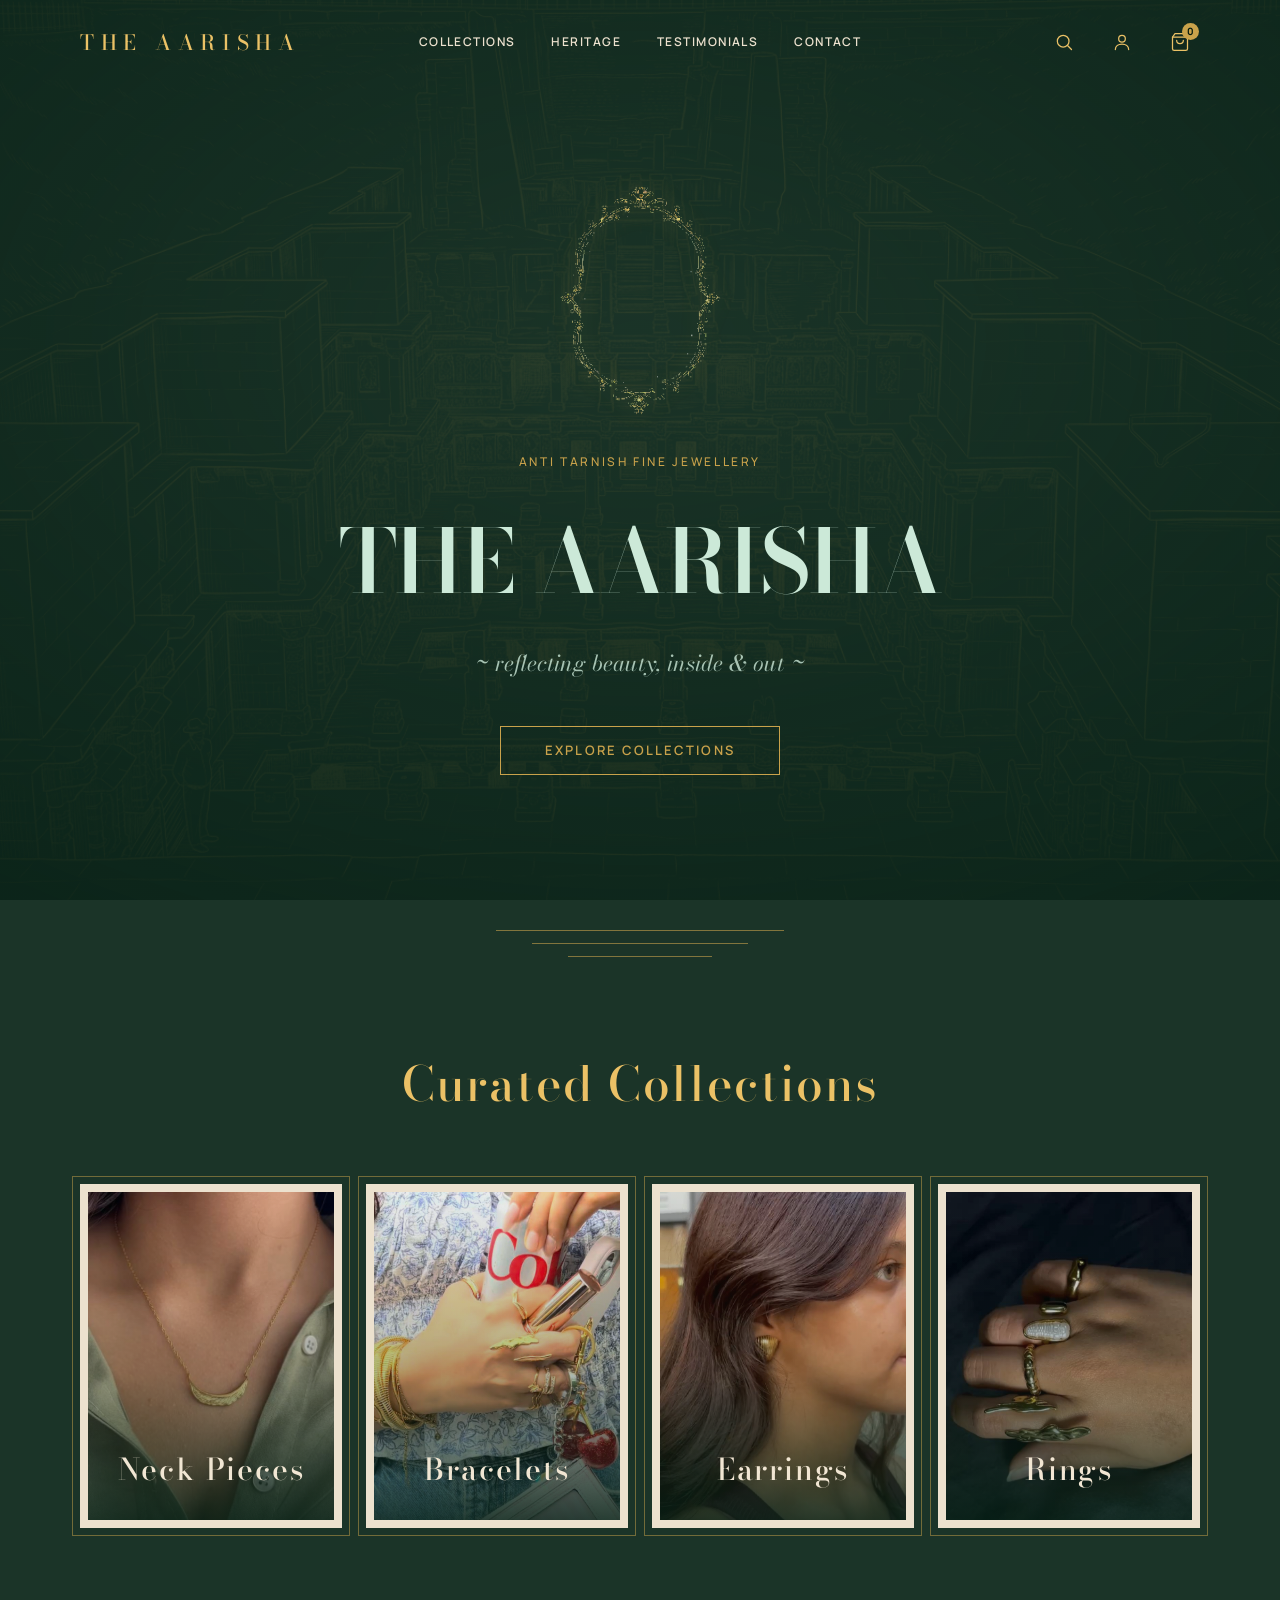
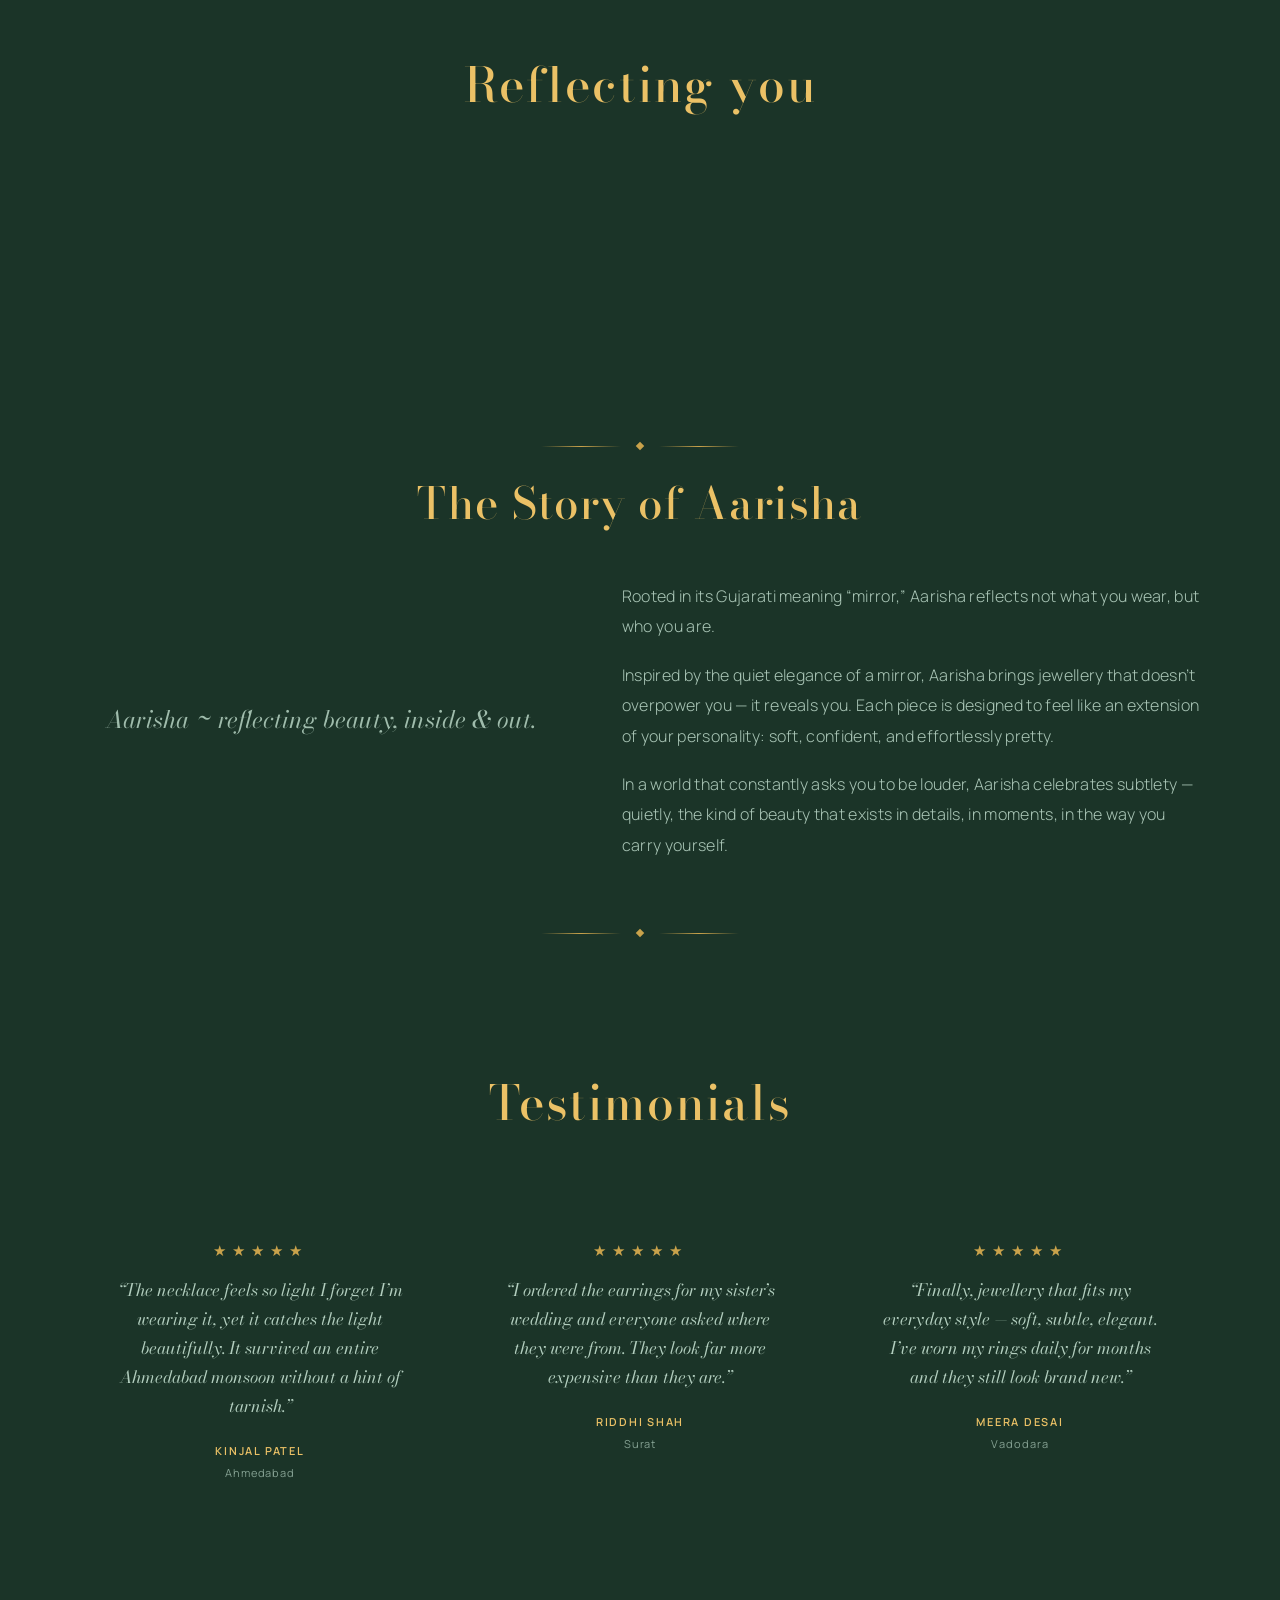
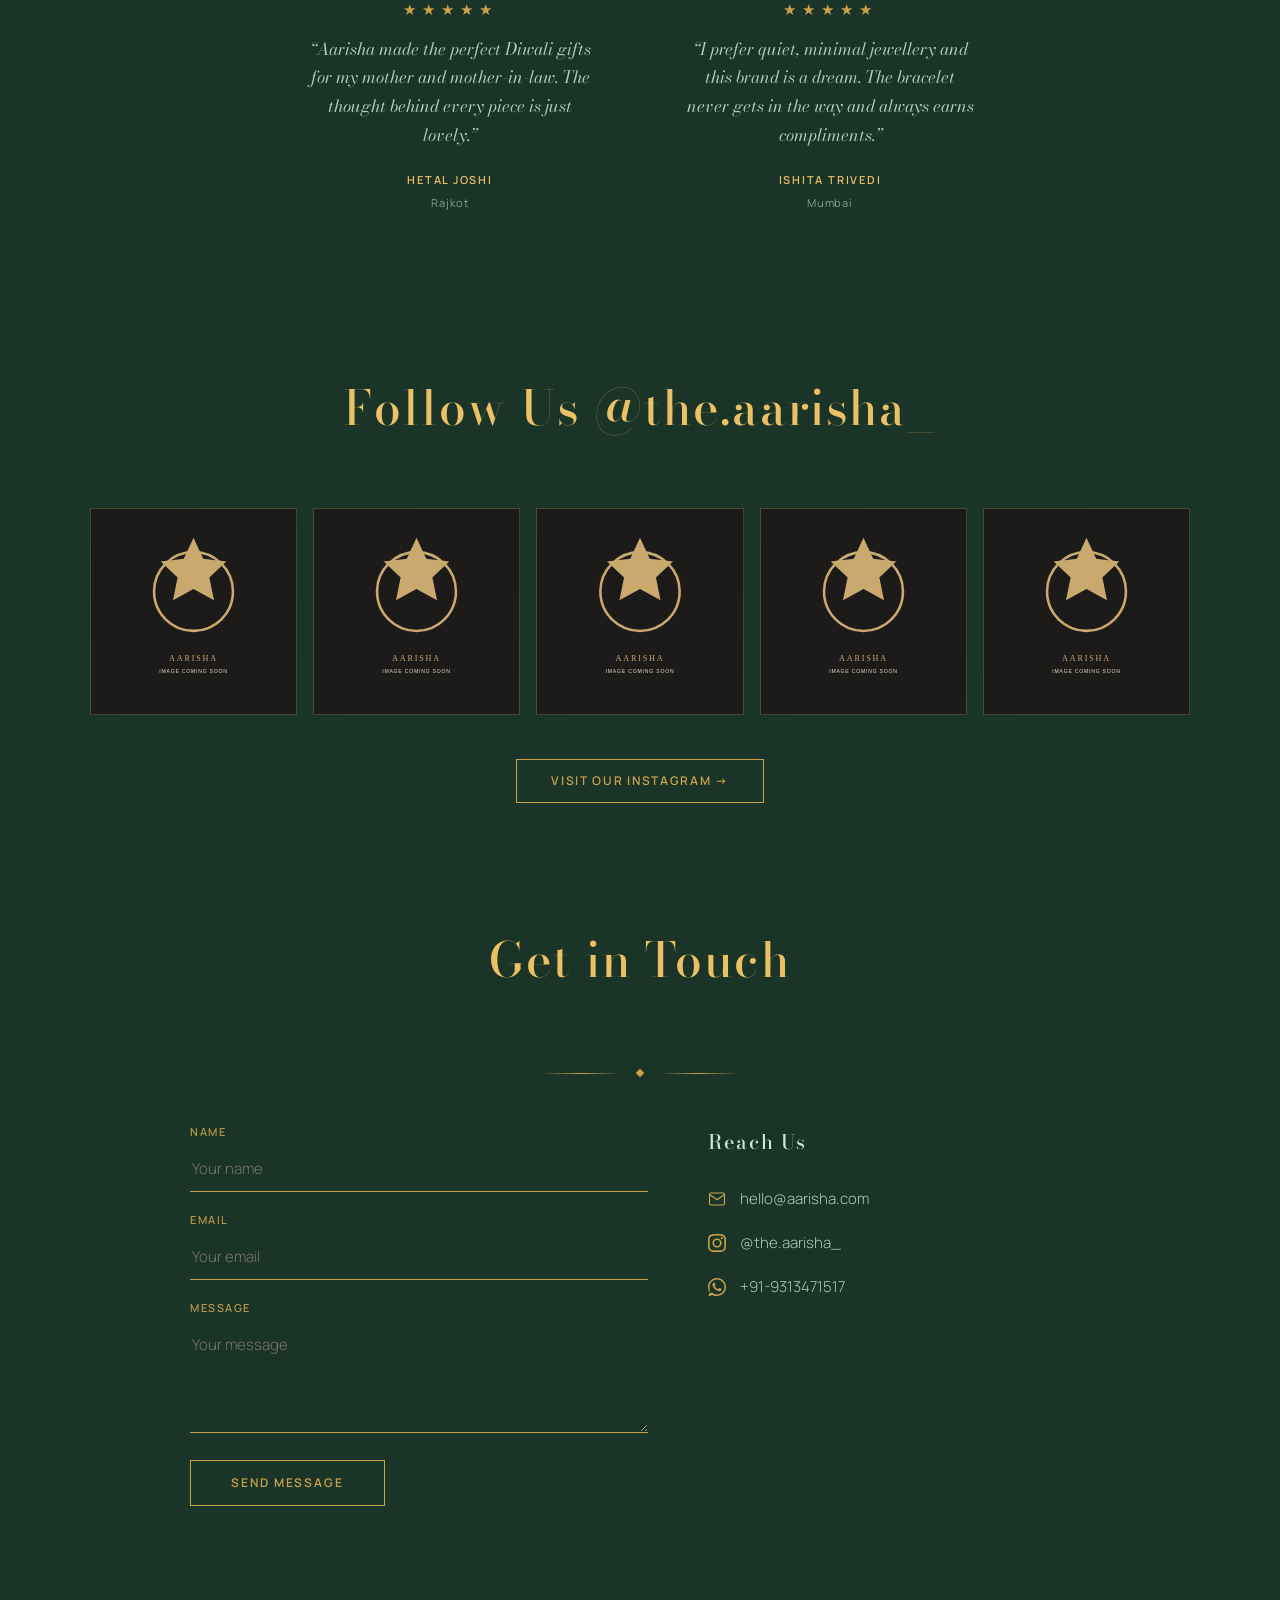
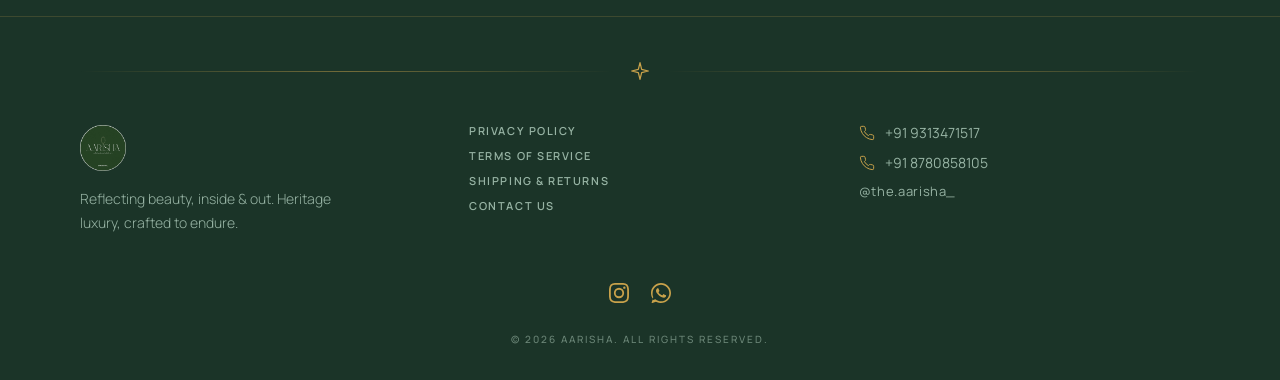
==== commit 0a599c32: "Rewrite brand content and add Instagram links + live feed Rename the featured heading to "Reflecting" ====
--- a/frontend/index.html
+++ b/frontend/index.html
@@ -30,7 +30,7 @@
   <div class="nav-links">
     <a href="#collections">Collections</a>
     <a href="#about">Heritage</a>
-    <a href="#why">Bespoke</a>
+    <a href="#testimonials">Testimonials</a>
     <a href="#contact">Contact</a>
   </div>
   <div class="nav-actions">
@@ -57,7 +57,7 @@
   <nav class="mobile-menu-nav" aria-label="Mobile navigation">
     <a href="#collections">Collections</a>
     <a href="#about">Heritage</a>
-    <a href="#why">Bespoke</a>
+    <a href="#testimonials">Testimonials</a>
     <a href="#contact">Contact</a>
   </nav>
 </div>
@@ -120,7 +120,7 @@
 
   <!-- ═══ FEATURED ═══ -->
   <section class="featured-section" id="featured">
-    <h2 class="section-heading reveal">Handpicked for You</h2>
+    <h2 class="section-heading reveal">Reflecting you</h2>
     <div class="featured-scroll-wrapper">
       <div class="featured-scroll" id="featuredScroll" role="region" aria-label="Featured products — scroll horizontally" tabindex="0"></div>
     </div>
@@ -129,51 +129,57 @@
   <!-- ═══ ABOUT ═══ -->
   <section class="about-section" id="about">
     <div class="ornamental-divider reveal"><div class="line"></div><div class="diamond"></div><div class="line"></div></div>
+    <h2 class="about-story-title reveal">The Story of Aarisha</h2>
     <div class="about-grid">
       <div class="about-left reveal-left">
-        <p class="about-quote">"Beauty is not in the face;<br>beauty is a light in the heart."</p>
+        <p class="about-quote">Aarisha ~ reflecting beauty, inside &amp; out.</p>
       </div>
       <div class="about-right reveal-right">
-        <h2>The Story of Aarisha</h2>
-        <p>Born from a love of refined detail and feminine strength, Aarisha is a curated collection of accessories designed to make every woman feel seen, celebrated, and beautiful. Each piece is chosen with intention — because the right adornment doesn't just complete an outfit, it reflects a soul.</p>
+        <p>Rooted in its Gujarati meaning &ldquo;mirror,&rdquo; Aarisha reflects not what you wear, but who you are.</p>
+        <p>Inspired by the quiet elegance of a mirror, Aarisha brings jewellery that doesn&rsquo;t overpower you — it reveals you. Each piece is designed to feel like an extension of your personality: soft, confident, and effortlessly pretty.</p>
+        <p>In a world that constantly asks you to be louder, Aarisha celebrates subtlety — quietly, the kind of beauty that exists in details, in moments, in the way you carry yourself.</p>
       </div>
     </div>
     <div class="ornamental-divider reveal" style="margin-top: 60px;"><div class="line"></div><div class="diamond"></div><div class="line"></div></div>
   </section>
 
   <!-- ═══ WHY AARISHA ═══ -->
-  <section class="why-section" id="why">
-    <h2 class="section-heading reveal">Why Aarisha</h2>
-    <div class="why-grid">
-      <div class="why-item reveal">
-        <div class="why-icon">
-          <svg viewBox="0 0 56 56"><path d="M28 8c-6 0-12 8-12 18s6 22 12 22 12-12 12-22S34 8 28 8z" /><path d="M16 20c-4 2-6 6-6 10s2 8 6 10"/><path d="M40 20c4 2 6 6 6 10s-2 8-6 10"/><circle cx="28" cy="28" r="3"/></svg>
-        </div>
-        <h3>Curated with Care</h3>
-        <p>Every piece chosen for quality and artistry, ensuring only the finest reaches you.</p>
-      </div>
-      <div class="why-item reveal">
-        <div class="why-icon">
-          <svg viewBox="0 0 56 56"><polygon points="28,4 34,22 52,22 38,34 42,52 28,42 14,52 18,34 4,22 22,22"/></svg>
-        </div>
-        <h3>Made for Every Woman</h3>
-        <p>Sizes and styles for all — because every woman deserves to shine.</p>
-      </div>
-      <div class="why-item reveal">
-        <div class="why-icon">
-          <svg viewBox="0 0 56 56"><rect x="18" y="6" width="20" height="44" rx="10" /><line x1="18" y1="18" x2="38" y2="18"/><line x1="18" y1="38" x2="38" y2="38"/><circle cx="28" cy="28" r="3"/></svg>
-        </div>
-        <h3>Timeless, Not Trendy</h3>
-        <p>Designs that last beyond seasons — elegant today, elegant always.</p>
-      </div>
+  <section class="testimonials-section" id="testimonials">
+    <h2 class="section-heading reveal">Testimonials</h2>
+    <div class="testimonials-grid">
+      <figure class="testimonial reveal">
+        <span class="testimonial-stars" role="img" aria-label="Rated 5 out of 5 stars">★★★★★</span>
+        <blockquote>&ldquo;The necklace feels so light I forget I&rsquo;m wearing it, yet it catches the light beautifully. It survived an entire Ahmedabad monsoon without a hint of tarnish.&rdquo;</blockquote>
+        <figcaption>Kinjal Patel<span class="testimonial-location">Ahmedabad</span></figcaption>
+      </figure>
+      <figure class="testimonial reveal">
+        <span class="testimonial-stars" role="img" aria-label="Rated 5 out of 5 stars">★★★★★</span>
+        <blockquote>&ldquo;I ordered the earrings for my sister&rsquo;s wedding and everyone asked where they were from. They look far more expensive than they are.&rdquo;</blockquote>
+        <figcaption>Riddhi Shah<span class="testimonial-location">Surat</span></figcaption>
+      </figure>
+      <figure class="testimonial reveal">
+        <span class="testimonial-stars" role="img" aria-label="Rated 5 out of 5 stars">★★★★★</span>
+        <blockquote>&ldquo;Finally, jewellery that fits my everyday style — soft, subtle, elegant. I&rsquo;ve worn my rings daily for months and they still look brand new.&rdquo;</blockquote>
+        <figcaption>Meera Desai<span class="testimonial-location">Vadodara</span></figcaption>
+      </figure>
+      <figure class="testimonial reveal">
+        <span class="testimonial-stars" role="img" aria-label="Rated 5 out of 5 stars">★★★★★</span>
+        <blockquote>&ldquo;Aarisha made the perfect Diwali gifts for my mother and mother-in-law. The thought behind every piece is just lovely.&rdquo;</blockquote>
+        <figcaption>Hetal Joshi<span class="testimonial-location">Rajkot</span></figcaption>
+      </figure>
+      <figure class="testimonial reveal">
+        <span class="testimonial-stars" role="img" aria-label="Rated 5 out of 5 stars">★★★★★</span>
+        <blockquote>&ldquo;I prefer quiet, minimal jewellery and this brand is a dream. The bracelet never gets in the way and always earns compliments.&rdquo;</blockquote>
+        <figcaption>Ishita Trivedi<span class="testimonial-location">Mumbai</span></figcaption>
+      </figure>
     </div>
   </section>
 
   <!-- ═══ INSTAGRAM ═══ -->
   <section class="instagram-section" id="insta">
-    <h2 class="section-heading reveal">Follow Us <span style="color:var(--gold-light);">@the.aarisha_</span></h2>
+    <h2 class="section-heading reveal">Follow Us <a class="insta-handle" href="https://www.instagram.com/the.aarisha_/" target="_blank" rel="noopener">@the.aarisha_</a></h2>
     <div class="insta-grid" id="instaGrid"></div>
-    <a href="#" class="insta-btn reveal">Visit our Instagram →</a>
+    <a href="https://www.instagram.com/the.aarisha_/" target="_blank" rel="noopener" class="insta-btn reveal">Visit our Instagram →</a>
   </section>
 
   <!-- ═══ CONTACT ═══ -->
@@ -195,7 +201,7 @@
         </div>
         <div class="contact-detail-item">
           <svg viewBox="0 0 24 24" fill="currentColor"><path d="M12 2.163c3.204 0 3.584.012 4.85.07 3.252.148 4.771 1.691 4.919 4.919.058 1.265.069 1.645.069 4.849 0 3.205-.012 3.584-.069 4.849-.149 3.225-1.664 4.771-4.919 4.919-1.266.058-1.644.07-4.85.07-3.204 0-3.584-.012-4.849-.07-3.26-.149-4.771-1.699-4.919-4.92-.058-1.265-.07-1.644-.07-4.849 0-3.204.013-3.583.07-4.849.149-3.227 1.664-4.771 4.919-4.919 1.266-.057 1.645-.069 4.849-.069zM12 0C8.741 0 8.333.014 7.053.072 2.695.272.273 2.69.073 7.052.014 8.333 0 8.741 0 12c0 3.259.014 3.668.072 4.948.2 4.358 2.618 6.78 6.98 6.98C8.333 23.986 8.741 24 12 24c3.259 0 3.668-.014 4.948-.072 4.354-.2 6.782-2.618 6.979-6.98.059-1.28.073-1.689.073-4.948 0-3.259-.014-3.667-.072-4.947-.196-4.354-2.617-6.78-6.979-6.98C15.668.014 15.259 0 12 0zm0 5.838a6.162 6.162 0 100 12.324 6.162 6.162 0 000-12.324zM12 16a4 4 0 110-8 4 4 0 010 8zm6.406-11.845a1.44 1.44 0 100 2.881 1.44 1.44 0 000-2.881z"/></svg>
-          <span>@the.aarisha_</span>
+          <a class="contact-detail-link" href="https://www.instagram.com/the.aarisha_/" target="_blank" rel="noopener">@the.aarisha_</a>
         </div>
         <div class="contact-detail-item">
           <svg viewBox="0 0 24 24" fill="currentColor"><path d="M17.472 14.382c-.297-.149-1.758-.867-2.03-.967-.273-.099-.471-.148-.67.15-.197.297-.767.966-.94 1.164-.173.199-.347.223-.644.075-.297-.15-1.255-.463-2.39-1.475-.883-.788-1.48-1.761-1.653-2.059-.173-.297-.018-.458.13-.606.134-.133.298-.347.446-.52.149-.174.198-.298.298-.497.099-.198.05-.371-.025-.52-.075-.149-.669-1.612-.916-2.207-.242-.579-.487-.5-.669-.51-.173-.008-.371-.01-.57-.01-.198 0-.52.074-.792.372-.272.297-1.04 1.016-1.04 2.479 0 1.462 1.065 2.875 1.213 3.074.149.198 2.096 3.2 5.077 4.487.709.306 1.262.489 1.694.625.712.227 1.36.195 1.871.118.571-.085 1.758-.719 2.006-1.413.248-.694.248-1.289.173-1.413-.074-.124-.272-.198-.57-.347z"/><path d="M12 0C5.373 0 0 5.373 0 12c0 2.625.846 5.059 2.284 7.034L.789 23.492a.5.5 0 00.613.613l4.458-1.495A11.952 11.952 0 0012 24c6.627 0 12-5.373 12-12S18.627 0 12 0zm0 22c-2.387 0-4.592-.826-6.326-2.207l-.372-.297-3.858 1.293 1.293-3.858-.297-.372A9.935 9.935 0 012 12C2 6.477 6.477 2 12 2s10 4.477 10 10-4.477 10-10 10z"/></svg>
@@ -227,11 +233,11 @@
     <div class="footer-contact">
       <a href="tel:+919313471517"><svg viewBox="0 0 24 24" fill="none" stroke="currentColor" stroke-width="1.5"><path d="M22 16.92v3a2 2 0 01-2.18 2 19.79 19.79 0 01-8.63-3.07 19.5 19.5 0 01-6-6 19.79 19.79 0 01-3.07-8.67A2 2 0 014.11 2h3a2 2 0 012 1.72c.127.96.361 1.903.7 2.81a2 2 0 01-.45 2.11L8.09 9.91a16 16 0 006 6l1.27-1.27a2 2 0 012.11-.45c.907.339 1.85.573 2.81.7A2 2 0 0122 16.92z"/></svg> +91 9313471517</a>
       <a href="tel:+918780858105"><svg viewBox="0 0 24 24" fill="none" stroke="currentColor" stroke-width="1.5"><path d="M22 16.92v3a2 2 0 01-2.18 2 19.79 19.79 0 01-8.63-3.07 19.5 19.5 0 01-6-6 19.79 19.79 0 01-3.07-8.67A2 2 0 014.11 2h3a2 2 0 012 1.72c.127.96.361 1.903.7 2.81a2 2 0 01-.45 2.11L8.09 9.91a16 16 0 006 6l1.27-1.27a2 2 0 012.11-.45c.907.339 1.85.573 2.81.7A2 2 0 0122 16.92z"/></svg> +91 8780858105</a>
-      <a href="#" class="footer-insta">@the.aarisha_</a>
+      <a href="https://www.instagram.com/the.aarisha_/" target="_blank" rel="noopener" class="footer-insta">@the.aarisha_</a>
     </div>
   </div>
   <div class="footer-socials">
-    <a href="#" aria-label="Instagram"><svg viewBox="0 0 24 24"><path d="M12 2.163c3.204 0 3.584.012 4.85.07 3.252.148 4.771 1.691 4.919 4.919.058 1.265.069 1.645.069 4.849 0 3.205-.012 3.584-.069 4.849-.149 3.225-1.664 4.771-4.919 4.919-1.266.058-1.644.07-4.85.07-3.204 0-3.584-.012-4.849-.07-3.26-.149-4.771-1.699-4.919-4.92-.058-1.265-.07-1.644-.07-4.849 0-3.204.013-3.583.07-4.849.149-3.227 1.664-4.771 4.919-4.919 1.266-.057 1.645-.069 4.849-.069zM12 0C8.741 0 8.333.014 7.053.072 2.695.272.273 2.69.073 7.052.014 8.333 0 8.741 0 12c0 3.259.014 3.668.072 4.948.2 4.358 2.618 6.78 6.98 6.98C8.333 23.986 8.741 24 12 24c3.259 0 3.668-.014 4.948-.072 4.354-.2 6.782-2.618 6.979-6.98.059-1.28.073-1.689.073-4.948 0-3.259-.014-3.667-.072-4.947-.196-4.354-2.617-6.78-6.979-6.98C15.668.014 15.259 0 12 0zm0 5.838a6.162 6.162 0 100 12.324 6.162 6.162 0 000-12.324zM12 16a4 4 0 110-8 4 4 0 010 8zm6.406-11.845a1.44 1.44 0 100 2.881 1.44 1.44 0 000-2.881z"/></svg></a>
+    <a href="https://www.instagram.com/the.aarisha_/" target="_blank" rel="noopener" aria-label="Instagram"><svg viewBox="0 0 24 24"><path d="M12 2.163c3.204 0 3.584.012 4.85.07 3.252.148 4.771 1.691 4.919 4.919.058 1.265.069 1.645.069 4.849 0 3.205-.012 3.584-.069 4.849-.149 3.225-1.664 4.771-4.919 4.919-1.266.058-1.644.07-4.85.07-3.204 0-3.584-.012-4.849-.07-3.26-.149-4.771-1.699-4.919-4.92-.058-1.265-.07-1.644-.07-4.849 0-3.204.013-3.583.07-4.849.149-3.227 1.664-4.771 4.919-4.919 1.266-.057 1.645-.069 4.849-.069zM12 0C8.741 0 8.333.014 7.053.072 2.695.272.273 2.69.073 7.052.014 8.333 0 8.741 0 12c0 3.259.014 3.668.072 4.948.2 4.358 2.618 6.78 6.98 6.98C8.333 23.986 8.741 24 12 24c3.259 0 3.668-.014 4.948-.072 4.354-.2 6.782-2.618 6.979-6.98.059-1.28.073-1.689.073-4.948 0-3.259-.014-3.667-.072-4.947-.196-4.354-2.617-6.78-6.979-6.98C15.668.014 15.259 0 12 0zm0 5.838a6.162 6.162 0 100 12.324 6.162 6.162 0 000-12.324zM12 16a4 4 0 110-8 4 4 0 010 8zm6.406-11.845a1.44 1.44 0 100 2.881 1.44 1.44 0 000-2.881z"/></svg></a>
     <a href="#" aria-label="WhatsApp"><svg viewBox="0 0 24 24"><path d="M17.472 14.382c-.297-.149-1.758-.867-2.03-.967-.273-.099-.471-.148-.67.15-.197.297-.767.966-.94 1.164-.173.199-.347.223-.644.075-.297-.15-1.255-.463-2.39-1.475-.883-.788-1.48-1.761-1.653-2.059-.173-.297-.018-.458.13-.606.134-.133.298-.347.446-.52.149-.174.198-.298.298-.497.099-.198.05-.371-.025-.52-.075-.149-.669-1.612-.916-2.207-.242-.579-.487-.5-.669-.51-.173-.008-.371-.01-.57-.01-.198 0-.52.074-.792.372-.272.297-1.04 1.016-1.04 2.479 0 1.462 1.065 2.875 1.213 3.074.149.198 2.096 3.2 5.077 4.487.709.306 1.262.489 1.694.625.712.227 1.36.195 1.871.118.571-.085 1.758-.719 2.006-1.413.248-.694.248-1.289.173-1.413-.074-.124-.272-.198-.57-.347zM12 0C5.373 0 0 5.373 0 12c0 2.625.846 5.059 2.284 7.034L.789 23.492a.5.5 0 00.613.613l4.458-1.495A11.952 11.952 0 0012 24c6.627 0 12-5.373 12-12S18.627 0 12 0zm0 22c-2.387 0-4.592-.826-6.326-2.207l-.372-.297-3.858 1.293 1.293-3.858-.297-.372A9.935 9.935 0 012 12C2 6.477 6.477 2 12 2s10 4.477 10 10-4.477 10-10 10z"/></svg></a>
   </div>
   <p class="footer-copy">© 2026 Aarisha. All rights reserved.</p>
--- a/frontend/styles.css
+++ b/frontend/styles.css
@@ -616,6 +616,15 @@
   margin-bottom: 64px;
 }
 
+.insta-handle {
+  border-bottom: 1px solid transparent;
+  transition: border-color 0.3s;
+}
+
+.insta-handle:hover {
+  border-bottom-color: var(--gold);
+}
+
 /* ── Collections Grid ── */
 .collections-section {
   padding: 10px 80px 110px;
@@ -698,7 +707,7 @@
   text-align: center;
 }
 
-/* ── Featured / Handpicked ── */
+/* ── Featured / Reflecting you ── */
 .featured-section {
   padding: 10px 0 110px;
 }
@@ -805,13 +814,16 @@
   line-height: 1.6;
 }
 
-.about-right h2 {
+/* Full-width centred heading — sits at the true viewport centre, above the
+   quote + story two-column grid (not centred within the text column). */
+.about-story-title {
   font-family: var(--font-heading);
   font-size: clamp(30px, 4vw, 44px);
   font-weight: 500;
   color: var(--gold-light);
   letter-spacing: 0.03em;
-  margin-bottom: 22px;
+  text-align: center;
+  margin: 10px 0 44px;
 }
 
 .about-right p {
@@ -820,51 +832,65 @@
   letter-spacing: 0.02em;
 }
 
-/* ── Why Aarisha ── */
-.why-section {
+.about-right p + p {
+  margin-top: 18px;
+}
+
+/* ── Testimonials ── */
+.testimonials-section {
   padding: 10px 80px 110px;
 }
 
-.why-grid {
-  max-width: 1100px;
+/* Centered flex-wrap: 3 per row on desktop, 2 on tablet, 1 on phones —
+   all five reviews stay visible. */
+.testimonials-grid {
+  max-width: 1240px;
   margin: 0 auto;
-  display: grid;
-  grid-template-columns: repeat(3, 1fr);
+  display: flex;
+  flex-wrap: wrap;
+  justify-content: center;
   gap: 40px;
   text-align: center;
 }
 
-.why-item {
-  padding: 40px 20px;
-}
-
-.why-icon {
-  width: 56px;
-  height: 56px;
-  margin: 0 auto 24px;
-}
-
-.why-icon svg {
-  width: 100%;
-  height: 100%;
-  stroke: var(--gold);
-  fill: none;
-  stroke-width: 1;
-  filter: drop-shadow(0 0 6px rgba(235, 193, 102, 0.3));
-}
-
-.why-item h3 {
+.testimonial {
+  flex: 0 0 340px;
+  padding: 40px 24px;
+}
+
+.testimonial-stars {
+  display: block;
+  margin-bottom: 18px;
+  color: var(--gold);
+  font-size: 15px;
+  letter-spacing: 6px;
+  line-height: 1;
+}
+
+.testimonial blockquote {
   font-family: var(--font-heading);
-  font-size: 23px;
-  font-weight: 500;
-  color: var(--white);
-  letter-spacing: 0.05em;
-  margin-bottom: 14px;
-}
-
-.why-item p {
-  font: 300 15px/1.7 var(--font-body);
-  color: rgba(204, 233, 216, 0.7);
+  font-style: italic;
+  font-size: 17px;
+  font-weight: 400;
+  line-height: 1.7;
+  color: rgba(204, 233, 216, 0.85);
+  margin-bottom: 22px;
+}
+
+.testimonial figcaption {
+  font: 600 11px/1.5 var(--font-body);
+  letter-spacing: 0.16em;
+  text-transform: uppercase;
+  color: var(--gold-light);
+}
+
+.testimonial-location {
+  display: block;
+  margin-top: 6px;
+  font-weight: 400;
+  letter-spacing: 0.08em;
+  text-transform: none;
+  color: rgba(204, 233, 216, 0.6);
 }
 
 /* ── Instagram Section ── */
@@ -1018,6 +1044,16 @@
 .contact-detail-item span {
   font: 300 15px/1.6 var(--font-body);
   color: rgba(204, 233, 216, 0.82);
+}
+
+.contact-detail-link {
+  font: 300 15px/1.6 var(--font-body);
+  color: rgba(204, 233, 216, 0.82);
+  transition: color 0.3s;
+}
+
+.contact-detail-link:hover {
+  color: var(--gold-light);
 }
 
 /* ── Footer ── */
@@ -1588,7 +1624,7 @@
   }
 
   .collections-section,
-  .why-section,
+  .testimonials-section,
   .instagram-section,
   .contact-section {
     padding: 10px 48px 90px;
@@ -1659,7 +1695,7 @@
   }
 
   .collections-section,
-  .why-section,
+  .testimonials-section,
   .instagram-section,
   .contact-section {
     padding: 10px 24px 80px;
@@ -1696,9 +1732,13 @@
     text-align: center;
   }
 
-  .why-grid {
-    grid-template-columns: 1fr;
-    gap: 20px;
+  .testimonials-grid {
+    gap: 24px;
+  }
+
+  .testimonial {
+    flex-basis: min(340px, 100%);
+    padding: 32px 12px;
   }
 
   .insta-grid {
@@ -1823,7 +1863,7 @@
   }
 
   .collections-section,
-  .why-section,
+  .testimonials-section,
   .instagram-section,
   .contact-section {
     padding: 10px 16px 70px;
@@ -1866,12 +1906,12 @@
     gap: 10px;
   }
 
-  .why-grid {
-    gap: 16px;
-  }
-
-  .why-item {
-    padding: 24px 10px;
+  .testimonials-grid {
+    gap: 20px;
+  }
+
+  .testimonial {
+    padding: 24px 8px;
   }
 
   .contact-wrapper {
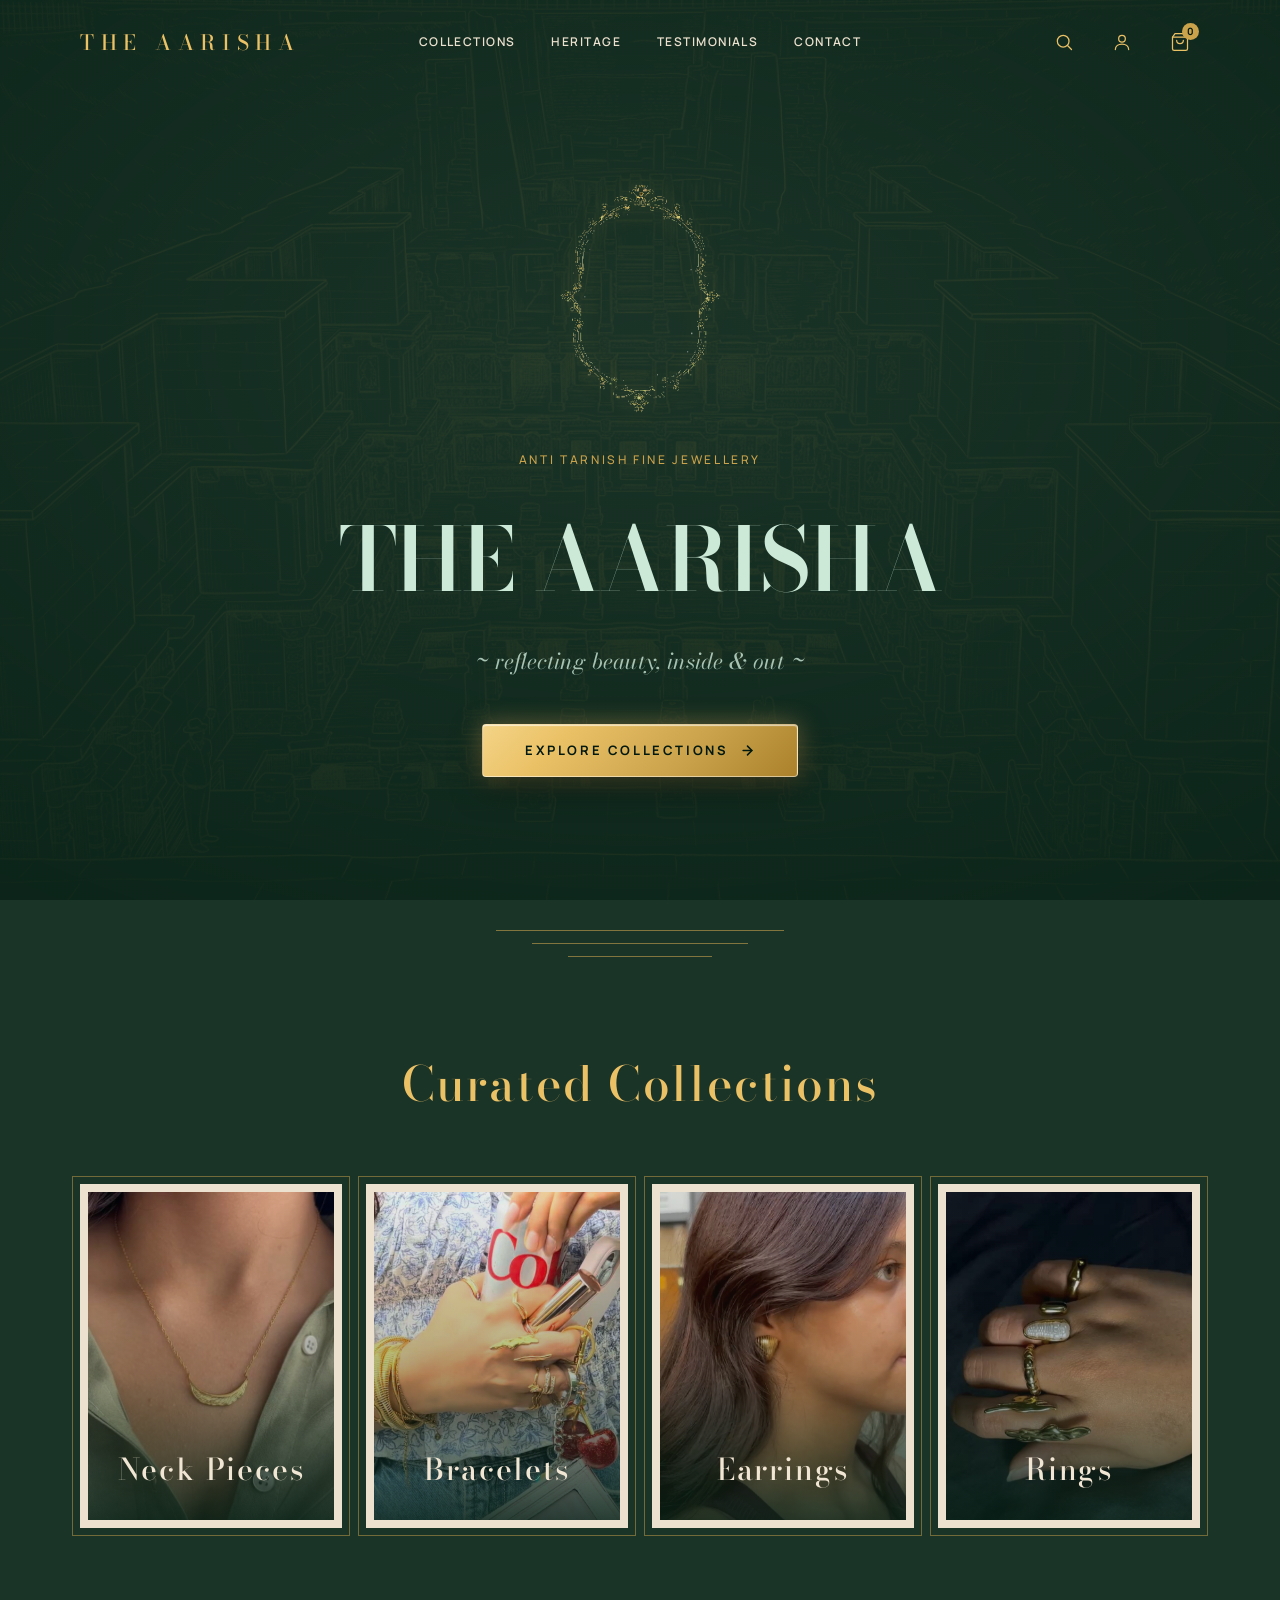
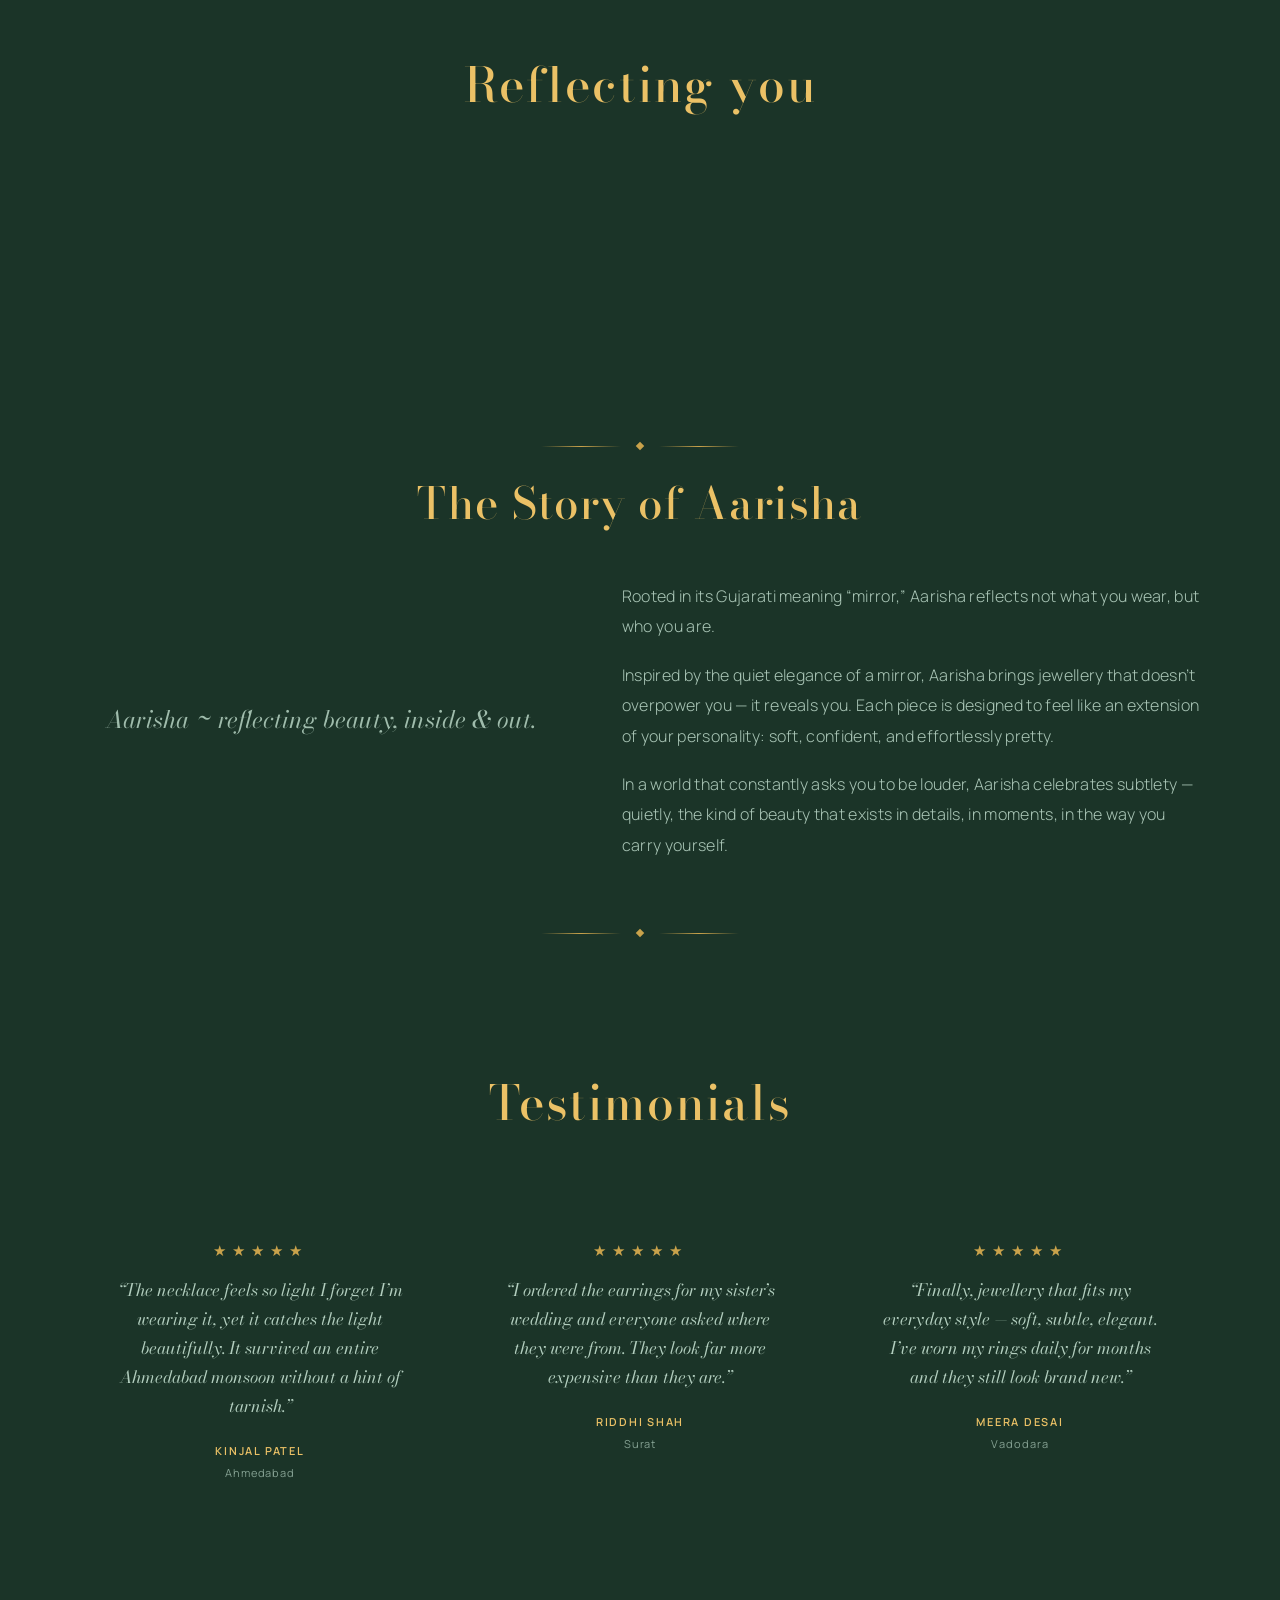
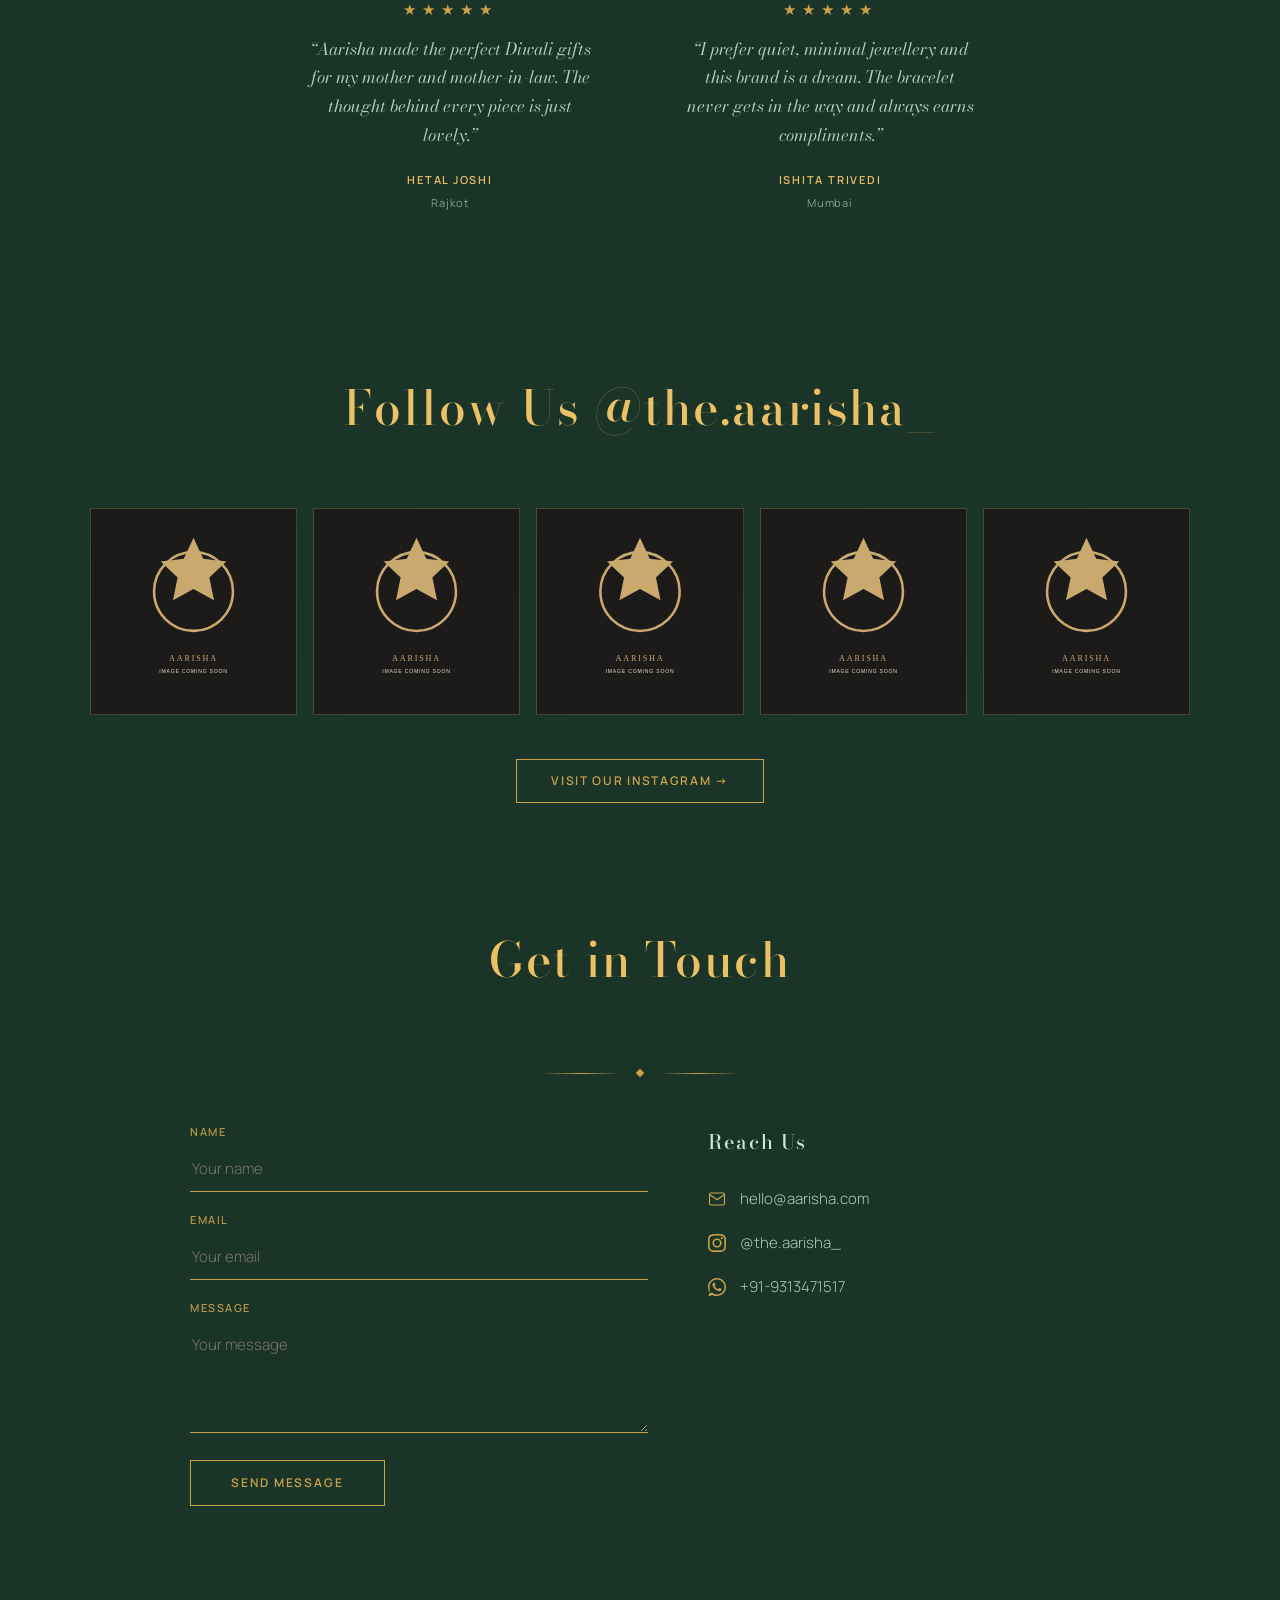
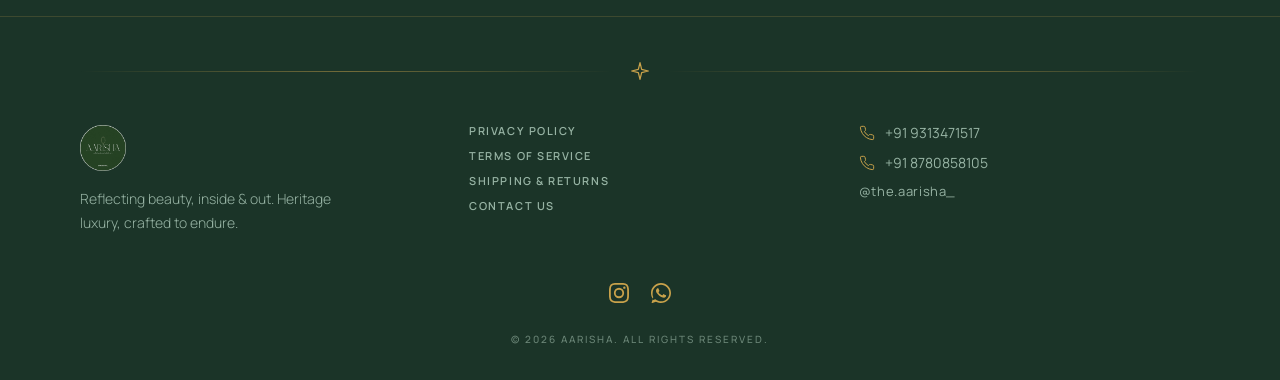
==== commit 56607584: "feat(ui): add-to-cart spatial choreography, mobile overflow fix & standout hero CTA - Add to Cart: f" ====
--- a/frontend/index.html
+++ b/frontend/index.html
@@ -72,7 +72,10 @@
       <p class="hero-eyebrow reveal">Anti Tarnish Fine Jewellery</p>
       <h1 class="hero-title reveal">The Aarisha</h1>
       <p class="hero-tagline reveal">~ reflecting beauty, inside &amp; out ~</p>
-      <a href="#collections" class="btn-outline-gold reveal">Explore Collections</a>
+      <a href="#collections" class="btn-outline-gold reveal">
+        <span>Explore Collections</span>
+        <svg class="cta-arrow" viewBox="0 0 24 24" fill="none" stroke="currentColor" stroke-width="2.5" stroke-linecap="round" stroke-linejoin="round" aria-hidden="true"><line x1="5" y1="12" x2="19" y2="12"/><polyline points="12 5 19 12 12 19"/></svg>
+      </a>
     </div>
   </section>
 
@@ -277,8 +280,13 @@
 
 <!-- Toast — confirms add-to-cart; announced politely for screen readers -->
 <div class="toast" id="cartToast" role="status" aria-live="polite">
-  <svg viewBox="0 0 24 24" fill="none" stroke="currentColor" stroke-width="2" stroke-linecap="round" stroke-linejoin="round"><path d="M20 6L9 17l-5-5"/></svg>
-  <span id="cartToastMsg"></span>
+  <div class="toast-icon-wrap" aria-hidden="true">
+    <svg viewBox="0 0 24 24" fill="none" stroke="currentColor" stroke-width="2.5" stroke-linecap="round" stroke-linejoin="round"><polyline points="20 6 9 17 4 12"/></svg>
+  </div>
+  <div class="toast-content">
+    <span class="toast-tag">Added to Cart</span>
+    <span class="toast-title" id="cartToastMsg"></span>
+  </div>
 </div>
 <script src="script.js"></script>
 </body>
--- a/frontend/styles.css
+++ b/frontend/styles.css
@@ -60,6 +60,7 @@
   scroll-behavior: smooth;
   overflow-x: hidden;
   width: 100%;
+  max-width: 100%;
   overscroll-behavior-x: none;
   position: relative;
   /* Keep anchored sections clear of the fixed navbar (UISKILL.md §9.2) */
@@ -71,7 +72,8 @@
   color: var(--white);
   background: var(--forest);
   width: 100%;
-  max-width: 100vw;
+  max-width: 100%;
+  overflow-x: hidden;
   -webkit-font-smoothing: antialiased;
   -moz-osx-font-smoothing: grayscale;
 }
@@ -212,6 +214,7 @@
 .footer {
   position: relative;
   z-index: 1;
+  overflow-x: clip;
 }
 
 /* ── Scroll Animations ── */
@@ -357,6 +360,31 @@
   box-shadow: 0 0 12px rgba(235, 193, 102, 0.25);
 }
 
+.nav-cart {
+  position: relative;
+}
+
+.nav-cart.ring-burst::after {
+  content: '';
+  position: absolute;
+  inset: -6px;
+  border-radius: 50%;
+  border: 2px solid var(--gold-light);
+  pointer-events: none;
+  animation: cartRingBurst 0.6s cubic-bezier(0.1, 0.8, 0.3, 1) forwards;
+}
+
+@keyframes cartRingBurst {
+  0% {
+    transform: scale(0.6);
+    opacity: 1;
+  }
+  100% {
+    transform: scale(1.9);
+    opacity: 0;
+  }
+}
+
 .cart-badge {
   position: absolute;
   top: 0;
@@ -370,6 +398,79 @@
   font: 700 10px/17px var(--font-body);
   text-align: center;
   pointer-events: none;
+  transform-origin: center;
+  transition: transform 0.2s var(--transition-smooth);
+}
+
+.cart-badge.bump {
+  animation: cartBadgeBump 0.45s cubic-bezier(0.34, 1.56, 0.64, 1);
+}
+
+@keyframes cartBadgeBump {
+  0% {
+    transform: scale(1);
+  }
+  45% {
+    transform: scale(1.4);
+    background: var(--gold-light);
+    box-shadow: 0 0 14px rgba(235, 193, 102, 0.85);
+  }
+  100% {
+    transform: scale(1);
+  }
+}
+
+/* ── Flying Product Image (Spatial flight from card to cart) ── */
+.cart-flying-img {
+  position: fixed;
+  z-index: 9999;
+  pointer-events: none;
+  border-radius: 8px;
+  overflow: hidden;
+  border: 2px solid var(--gold-light);
+  box-shadow: 0 0 24px rgba(235, 193, 102, 0.85),
+    0 12px 36px rgba(0, 0, 0, 0.7);
+  object-fit: cover;
+  will-change: transform, opacity;
+  background: var(--forest-deep);
+}
+
+/* ── Radial Golden Lines (Encircling cart icon upon arrival) ── */
+.cart-radial-rays {
+  position: absolute;
+  top: 50%;
+  left: 50%;
+  width: 72px;
+  height: 72px;
+  transform: translate(-50%, -50%);
+  pointer-events: none;
+  z-index: 5;
+  overflow: visible;
+}
+
+.cart-radial-rays line {
+  stroke: var(--gold-light);
+  stroke-width: 1.75;
+  stroke-linecap: round;
+  filter: drop-shadow(0 0 4px rgba(235, 193, 102, 0.95));
+}
+
+.cart-radial-rays.animate {
+  animation: radialRaysBloom 0.65s cubic-bezier(0.12, 0.8, 0.25, 1) forwards;
+}
+
+@keyframes radialRaysBloom {
+  0% {
+    transform: translate(-50%, -50%) scale(0.35) rotate(0deg);
+    opacity: 0;
+  }
+  20% {
+    opacity: 1;
+  }
+  100% {
+    transform: translate(-50%, -50%) scale(1.55) rotate(30deg);
+    opacity: 0;
+  }
 }
 
 /* ── Mobile navigation (hamburger + full-screen menu) ── */
@@ -533,27 +634,105 @@
   margin-bottom: 46px;
 }
 
+/* ── Hero Primary CTA: Explore Collections (Regal Gold Plaque with Shimmer & Halo) ── */
 .btn-outline-gold {
-  display: inline-block;
-  font: 600 13px/1 var(--font-body);
-  letter-spacing: 0.16em;
+  position: relative;
+  display: inline-flex;
+  align-items: center;
+  justify-content: center;
+  gap: 12px;
+  font: 700 13px/1 var(--font-body);
+  letter-spacing: 0.2em;
   text-transform: uppercase;
-  color: var(--gold);
-  border: 1px solid var(--gold);
-  background: transparent;
-  padding: 17px 44px;
-  transition: color 0.3s var(--transition-smooth),
-    background 0.3s var(--transition-smooth),
-    box-shadow 0.3s var(--transition-glow),
-    border-color 0.3s;
+  color: var(--forest-deep);
+  background: linear-gradient(135deg, #f3d487 0%, var(--gold-light) 25%, var(--gold) 65%, #ab822b 100%);
+  border: 1px solid rgba(255, 255, 255, 0.45);
+  border-radius: 4px;
+  padding: 18px 42px;
+  overflow: hidden;
+  cursor: pointer;
+  box-shadow: 0 10px 30px rgba(0, 0, 0, 0.5),
+    0 0 24px rgba(235, 193, 102, 0.45),
+    inset 0 1px 1px rgba(255, 255, 255, 0.6);
+  animation: ctaHaloPulse 3.6s ease-in-out infinite;
+  transition: transform 0.35s var(--transition-smooth),
+    box-shadow 0.35s var(--transition-glow),
+    filter 0.35s;
+  will-change: transform, box-shadow;
+}
+
+/* Diagonal Specular Jewelry Shimmer */
+.btn-outline-gold::after {
+  content: '';
+  position: absolute;
+  top: -50%;
+  left: -120%;
+  width: 60%;
+  height: 200%;
+  background: linear-gradient(105deg,
+    transparent 20%,
+    rgba(255, 255, 255, 0.15) 35%,
+    rgba(255, 255, 255, 0.8) 50%,
+    rgba(255, 255, 255, 0.15) 65%,
+    transparent 80%
+  );
+  transform: rotate(25deg);
+  pointer-events: none;
+  animation: ctaShimmer 4.5s cubic-bezier(0.2, 0.8, 0.3, 1) infinite;
+}
+
+@keyframes ctaShimmer {
+  0%, 20% {
+    left: -120%;
+    opacity: 0;
+  }
+  30% {
+    opacity: 1;
+  }
+  60%, 100% {
+    left: 200%;
+    opacity: 0;
+  }
+}
+
+/* Breathing Ambient Golden Halo */
+@keyframes ctaHaloPulse {
+  0%, 100% {
+    box-shadow: 0 10px 30px rgba(0, 0, 0, 0.5),
+      0 0 20px rgba(235, 193, 102, 0.4),
+      inset 0 1px 1px rgba(255, 255, 255, 0.6);
+  }
+  50% {
+    box-shadow: 0 14px 38px rgba(0, 0, 0, 0.6),
+      0 0 38px rgba(235, 193, 102, 0.75),
+      0 0 55px rgba(201, 162, 75, 0.35),
+      inset 0 1px 1px rgba(255, 255, 255, 0.75);
+  }
+}
+
+.btn-outline-gold .cta-arrow {
+  width: 15px;
+  height: 15px;
+  stroke: var(--forest-deep);
+  transition: transform 0.3s var(--transition-smooth);
 }
 
 .btn-outline-gold:hover,
 .btn-outline-gold:focus-visible {
-  background: var(--gold);
-  color: var(--forest-deep);
-  border-color: var(--gold-light);
-  box-shadow: 0 0 18px rgba(235, 193, 102, 0.35);
+  transform: translateY(-3px) scale(1.02);
+  filter: brightness(1.06);
+  box-shadow: 0 16px 42px rgba(0, 0, 0, 0.6),
+    0 0 42px rgba(235, 193, 102, 0.85),
+    inset 0 1px 2px rgba(255, 255, 255, 0.8);
+}
+
+.btn-outline-gold:hover .cta-arrow,
+.btn-outline-gold:focus-visible .cta-arrow {
+  transform: translateX(4px);
+}
+
+.btn-outline-gold:active {
+  transform: translateY(-1px) scale(0.99);
 }
 
 /* ── Step-Well Divider (architectural section break) ── */
@@ -782,6 +961,12 @@
   font: 400 14px/1 var(--font-body);
   color: var(--gold-dark);
   letter-spacing: 0.05em;
+}
+
+.original-price {
+  text-decoration: line-through;
+  opacity: 0.6;
+  margin-right: 8px;
 }
 
 /* ── About Section ── */
@@ -1384,6 +1569,8 @@
 
 .add-to-cart,
 .order-whatsapp {
+  position: relative;
+  overflow: hidden;
   width: 100%;
   padding: 12px;
   font: 600 11px/1 var(--font-body);
@@ -1393,7 +1580,8 @@
   transition: background 0.3s var(--transition-smooth),
     color 0.3s var(--transition-smooth),
     box-shadow 0.3s var(--transition-glow),
-    border-color 0.3s;
+    border-color 0.3s,
+    transform 0.18s var(--transition-smooth);
 }
 
 .add-to-cart {
@@ -1406,6 +1594,37 @@
   background: var(--gold);
   color: var(--forest-deep);
   box-shadow: 0 0 16px rgba(235, 193, 102, 0.35);
+}
+
+/* Vivid theme-aligned Added state */
+.add-to-cart.is-added {
+  background: var(--gold-light) !important;
+  color: var(--forest-deep) !important;
+  border-color: var(--gold-light) !important;
+  box-shadow: 0 0 22px rgba(235, 193, 102, 0.55),
+    inset 0 0 10px rgba(255, 255, 255, 0.35) !important;
+  transform: scale(0.98);
+}
+
+/* Gold ripple effect inside button */
+.add-to-cart-ripple {
+  position: absolute;
+  border-radius: 50%;
+  pointer-events: none;
+  background: radial-gradient(circle, rgba(255, 255, 255, 0.8) 0%, rgba(235, 193, 102, 0.6) 40%, rgba(201, 162, 75, 0) 75%);
+  transform: translate(-50%, -50%) scale(0);
+  animation: goldBtnRipple 0.55s cubic-bezier(0.1, 0.5, 0.2, 1) forwards;
+}
+
+@keyframes goldBtnRipple {
+  0% {
+    transform: translate(-50%, -50%) scale(0);
+    opacity: 0.85;
+  }
+  100% {
+    transform: translate(-50%, -50%) scale(3.5);
+    opacity: 0;
+  }
 }
 
 .order-whatsapp {
@@ -1576,34 +1795,81 @@
   z-index: 4000;
   display: flex;
   align-items: center;
-  gap: 10px;
-  max-width: min(92vw, 420px);
-  padding: 14px 22px;
-  background: var(--off-white);
-  color: var(--ink);
+  gap: 14px;
+  max-width: min(92vw, 440px);
+  padding: 12px 20px 12px 14px;
+  background: linear-gradient(135deg, rgba(6, 32, 21, 0.97) 0%, rgba(0, 24, 14, 0.98) 100%);
+  color: var(--white);
   border: 1px solid var(--gold);
   border-radius: 4px;
-  font: 500 13px/1.4 var(--font-body);
-  letter-spacing: 0.04em;
-  box-shadow: 0 10px 34px rgba(0, 0, 0, 0.4),
-    0 0 18px rgba(235, 193, 102, 0.2);
+  box-shadow: 0 16px 40px rgba(0, 0, 0, 0.65),
+    0 0 24px rgba(201, 162, 75, 0.25),
+    inset 0 0 1px 1px rgba(235, 193, 102, 0.25);
+  backdrop-filter: blur(12px);
+  -webkit-backdrop-filter: blur(12px);
   opacity: 0;
   pointer-events: none;
-  transform: translateX(-50%) translateY(14px);
-  transition: opacity 0.3s var(--transition-smooth),
-    transform 0.3s var(--transition-smooth);
-}
-
-.toast svg {
-  width: 16px;
-  height: 16px;
+  transform: translateX(-50%) translateY(24px) scale(0.96);
+  transition: opacity 0.35s cubic-bezier(0.16, 1, 0.3, 1),
+    transform 0.35s cubic-bezier(0.16, 1, 0.3, 1);
+}
+
+.toast::before {
+  content: '';
+  position: absolute;
+  top: 0;
+  left: 12%;
+  right: 12%;
+  height: 1px;
+  background: linear-gradient(90deg, transparent, var(--gold-light), transparent);
+}
+
+.toast-icon-wrap {
+  width: 32px;
+  height: 32px;
   flex-shrink: 0;
-  color: var(--gold);
+  display: flex;
+  align-items: center;
+  justify-content: center;
+  border-radius: 50%;
+  background: rgba(201, 162, 75, 0.15);
+  border: 1px solid rgba(201, 162, 75, 0.45);
+  color: var(--gold-light);
+  box-shadow: 0 0 12px rgba(235, 193, 102, 0.2);
+}
+
+.toast-icon-wrap svg {
+  width: 15px;
+  height: 15px;
+}
+
+.toast-content {
+  display: flex;
+  flex-direction: column;
+  gap: 2px;
+  min-width: 0;
+}
+
+.toast-tag {
+  font: 700 9px/1 var(--font-body);
+  letter-spacing: 0.18em;
+  text-transform: uppercase;
+  color: var(--gold-light);
+}
+
+.toast-title {
+  font: 500 13px/1.3 var(--font-body);
+  letter-spacing: 0.03em;
+  color: var(--white);
+  white-space: nowrap;
+  overflow: hidden;
+  text-overflow: ellipsis;
+  max-width: 310px;
 }
 
 .toast.show {
   opacity: 1;
-  transform: translateX(-50%) translateY(0);
+  transform: translateX(-50%) translateY(0) scale(1);
 }
 
 /* ═══════════════════════════════════════════
@@ -1649,39 +1915,86 @@
 
 @media (max-width: 900px) {
   /* Tablet + phone: collapse the inline nav links into the hamburger menu.
-     Hiding at 900 (not 768) fixes the 769–850px range where the three-column
-     nav (links/brand/icons) overflows the viewport and clips the cart icon.
-     The toggle becomes the first grid cell (left), keeping the brand centered. */
+     Switch from 3-column grid to flex space-between so the brand is on the left
+     and actions on the right, eliminating fractional column expansion and overflow. */
+  .navbar {
+    display: flex;
+    justify-content: space-between;
+    align-items: center;
+    padding: 14px 24px;
+    width: 100%;
+    max-width: 100%;
+    box-sizing: border-box;
+  }
+
+  .navbar.scrolled {
+    padding: 10px 24px;
+  }
+
   .nav-links {
     display: none;
   }
 
+  .nav-brand {
+    font-size: 18px;
+    letter-spacing: 0.2em;
+    min-width: 0;
+    flex-shrink: 1;
+    white-space: nowrap;
+    overflow: hidden;
+    text-overflow: ellipsis;
+  }
+
+  .nav-actions {
+    display: flex;
+    align-items: center;
+    gap: 12px;
+    flex-shrink: 0;
+    justify-content: flex-end;
+  }
+
   .nav-menu-toggle {
     display: grid;
   }
 
-  /* 44px tap target + subtle gold hairline so the toggle reads as a button
-     next to the borderless cart icon; compound selector beats the 40px rule
-     in the 600px block */
+  /* 44px tap target + subtle gold hairline */
   .nav-icon-btn.nav-menu-toggle {
     width: 44px;
     height: 44px;
     border-color: rgba(201, 162, 75, 0.35);
   }
+
+  /* Non-functional placeholder buttons (Search/Account) hidden on tablets & phones
+     so the hamburger + cart never crowd the brand mark */
+  .nav-icon-btn[aria-label="Search"],
+  .nav-icon-btn[aria-label="Account"] {
+    display: none;
+  }
 }
 
 @media (max-width: 768px) {
   .navbar {
-    padding: 14px 24px;
+    padding: 12px 20px;
   }
 
   .navbar.scrolled {
-    padding: 10px 24px;
+    padding: 10px 20px;
   }
 
   .nav-brand {
-    letter-spacing: 0.22em;
-    font-size: 18px;
+    letter-spacing: 0.16em;
+    font-size: 17px;
+  }
+
+  /* Vertical-only reveals on tablets and phones to eliminate horizontal off-screen expansion */
+  .reveal-left,
+  .reveal-right {
+    transform: translateY(24px);
+  }
+
+  .reveal-left.visible,
+  .reveal-right.visible {
+    transform: translateY(0);
   }
 
   /* Responsive backdrop image scaling is handled by object-fit */
@@ -1808,24 +2121,26 @@
   }
 
   .nav-brand {
-    font-size: 16px;
-    letter-spacing: 0.18em;
+    font-size: 15px;
+    letter-spacing: 0.14em;
   }
 
   .nav-actions {
-    gap: 10px;
+    gap: 8px;
   }
 
   .nav-icon-btn {
+    width: 38px;
+    height: 38px;
+  }
+
+  .nav-icon-btn.nav-menu-toggle {
     width: 40px;
     height: 40px;
   }
 
-  /* Non-functional placeholder buttons (Search/Account) are hidden on phones
-     so the hamburger + cart never crowd the brand mark */
-  .nav-icon-btn[aria-label="Search"],
-  .nav-icon-btn[aria-label="Account"] {
-    display: none;
+  .collection-card-frame {
+    inset: -4px;
   }
 
   .cart-drawer {
@@ -1853,8 +2168,9 @@
   }
 
   .btn-outline-gold {
-    padding: 15px 26px;
-    letter-spacing: 0.12em;
+    padding: 15px 32px;
+    font-size: 12px;
+    letter-spacing: 0.16em;
   }
 
   .section-heading {
@@ -1979,7 +2295,12 @@
 
   .toast {
     bottom: 20px;
-    padding: 12px 16px;
+    padding: 10px 16px 10px 12px;
+    gap: 10px;
+  }
+
+  .toast-title {
+    max-width: 220px;
     font-size: 12px;
   }
 }
@@ -1992,11 +2313,32 @@
   }
 
   .modal-category-title {
-    font-size: 32px;
+    font-size: 30px;
+  }
+
+  .navbar,
+  .navbar.scrolled {
+    padding-left: 12px;
+    padding-right: 12px;
   }
 
   .nav-brand {
-    letter-spacing: 0.14em;
+    font-size: 13.5px;
+    letter-spacing: 0.1em;
+  }
+
+  .nav-actions {
+    gap: 6px;
+  }
+
+  .nav-icon-btn {
+    width: 34px;
+    height: 34px;
+  }
+
+  .nav-icon-btn.nav-menu-toggle {
+    width: 36px;
+    height: 36px;
   }
 }
 
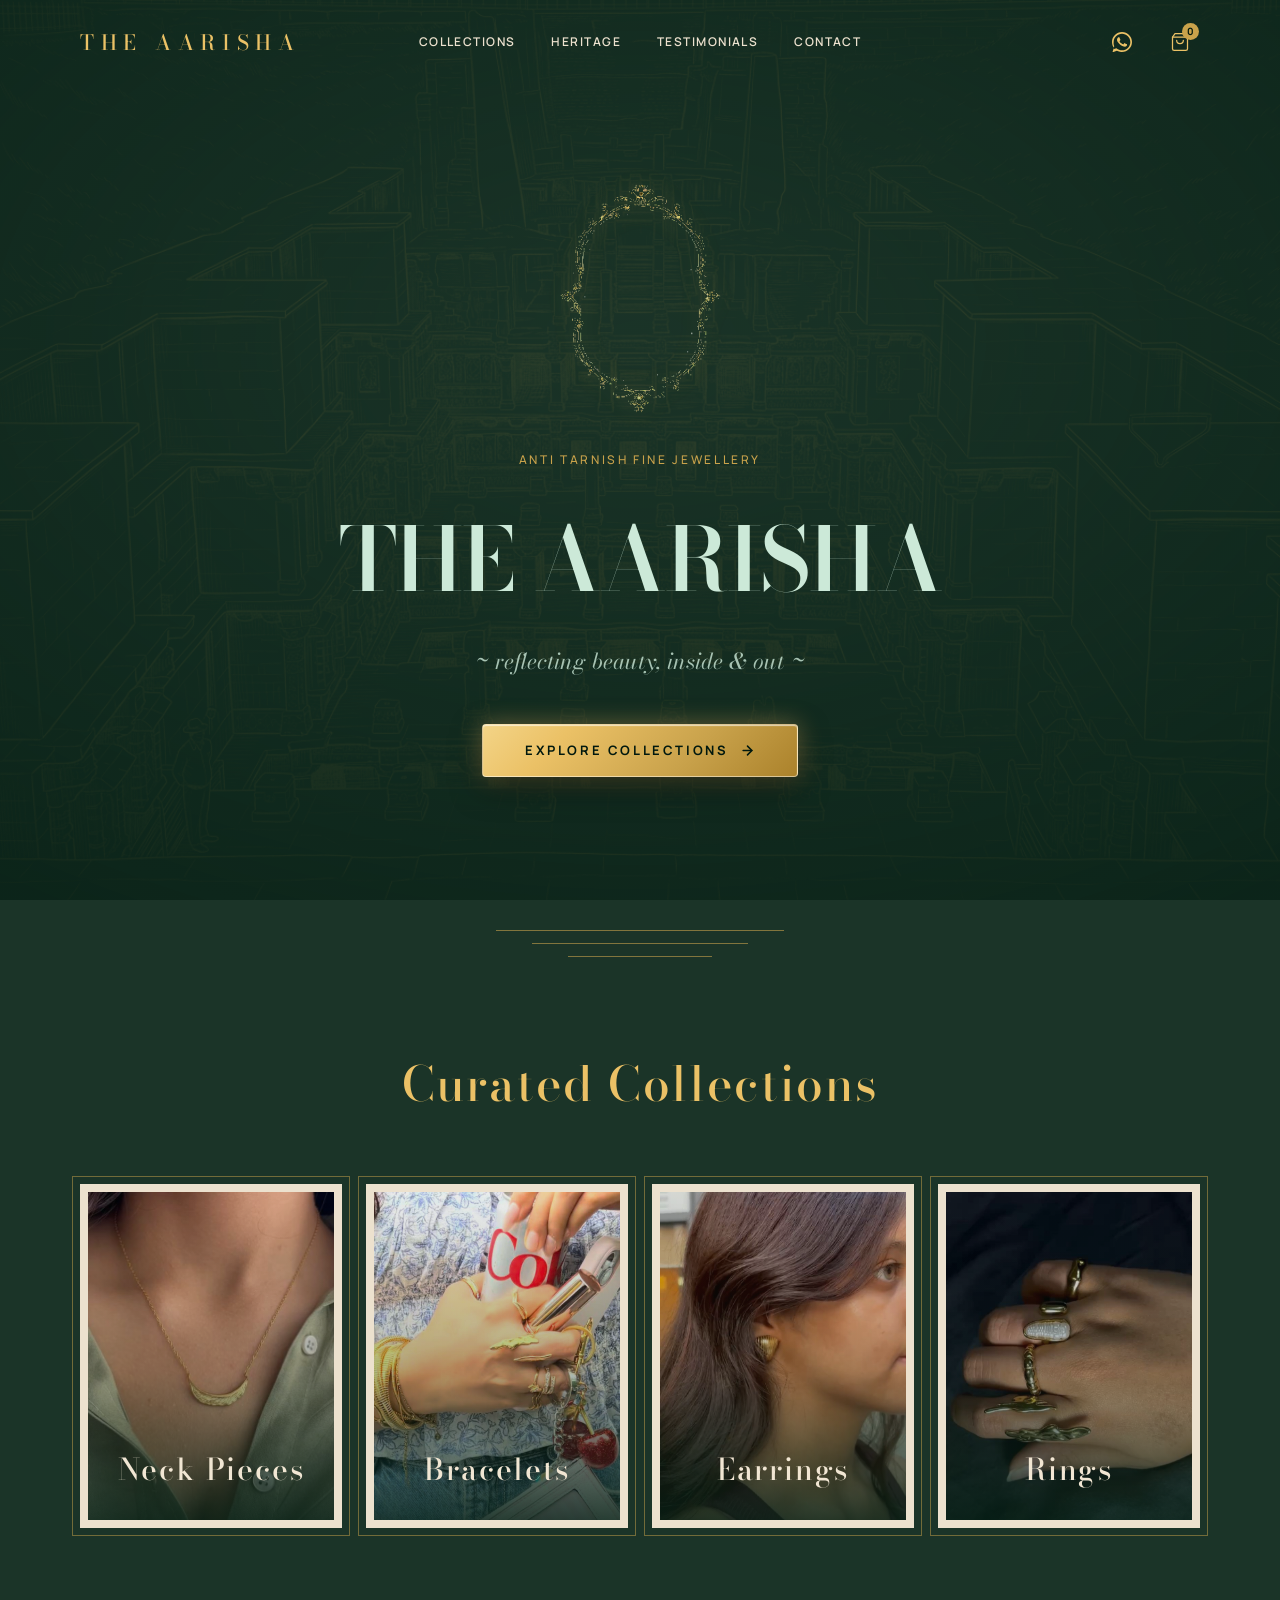
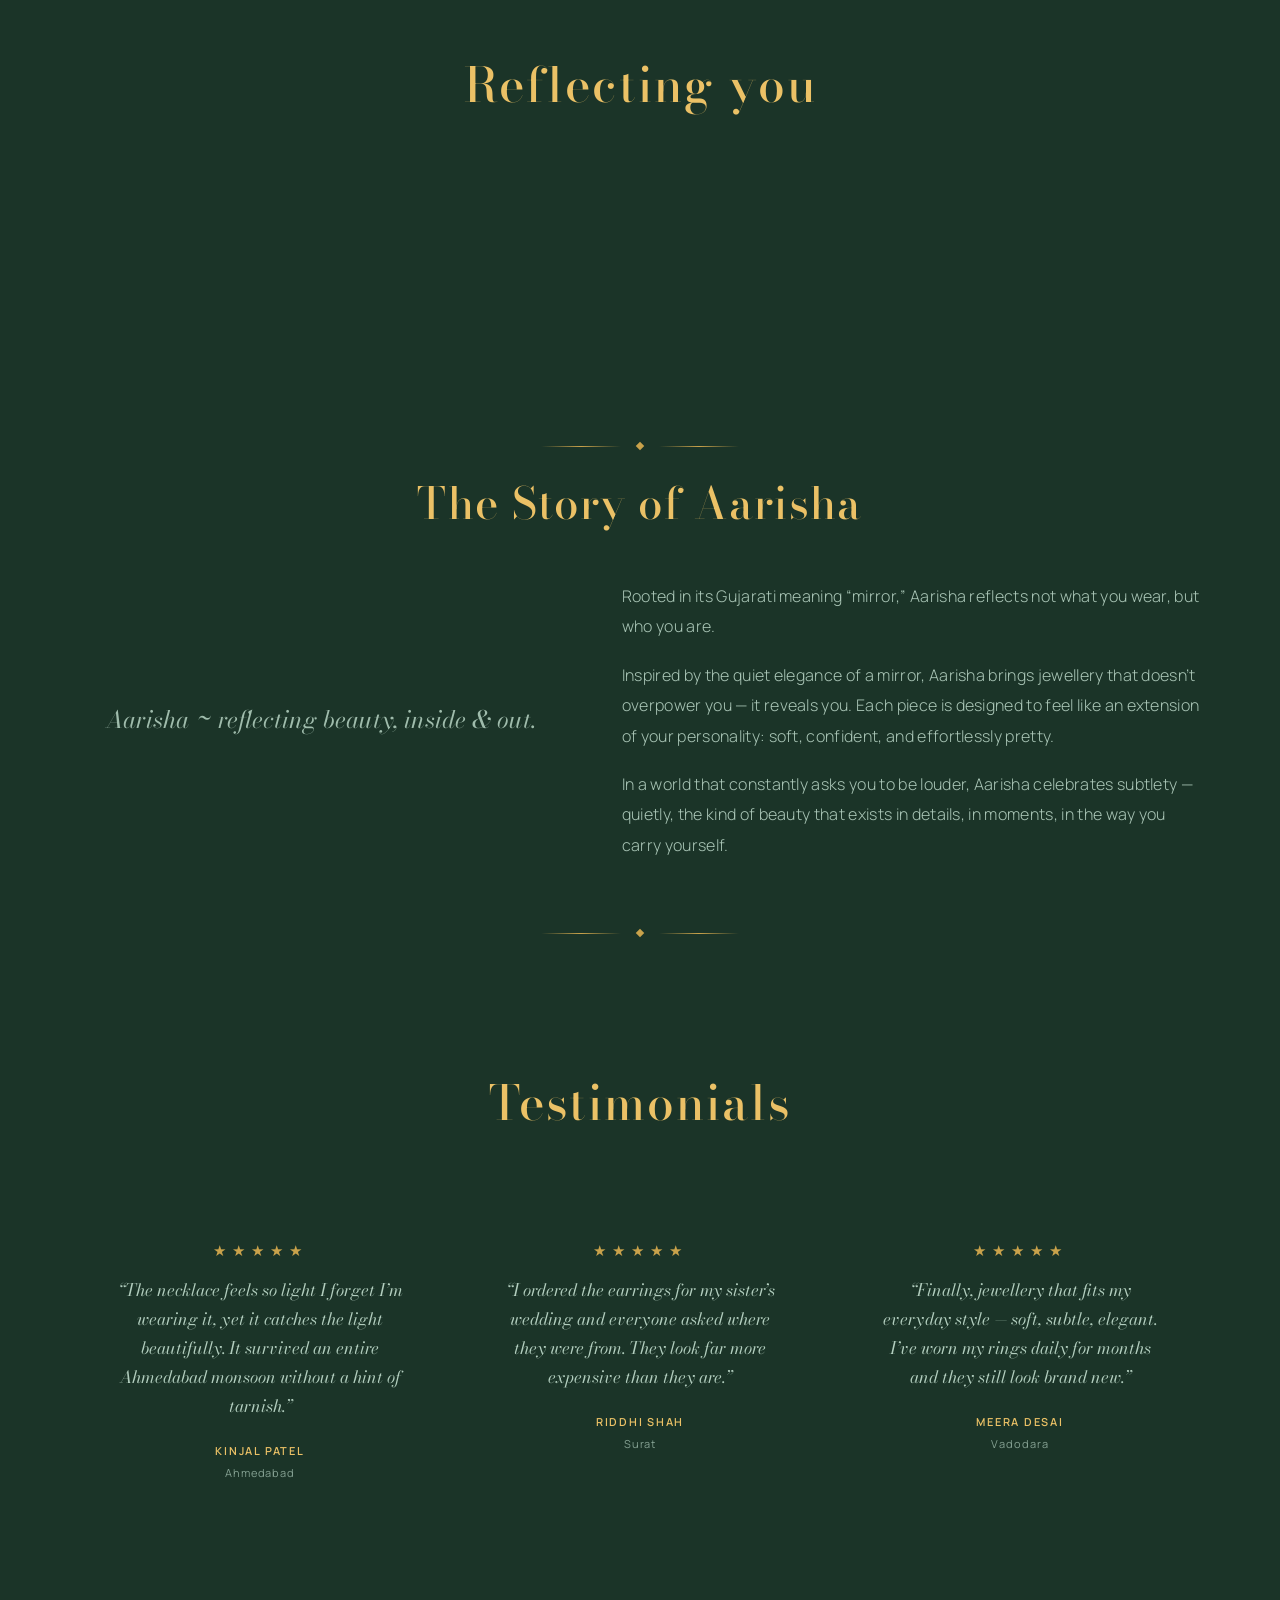
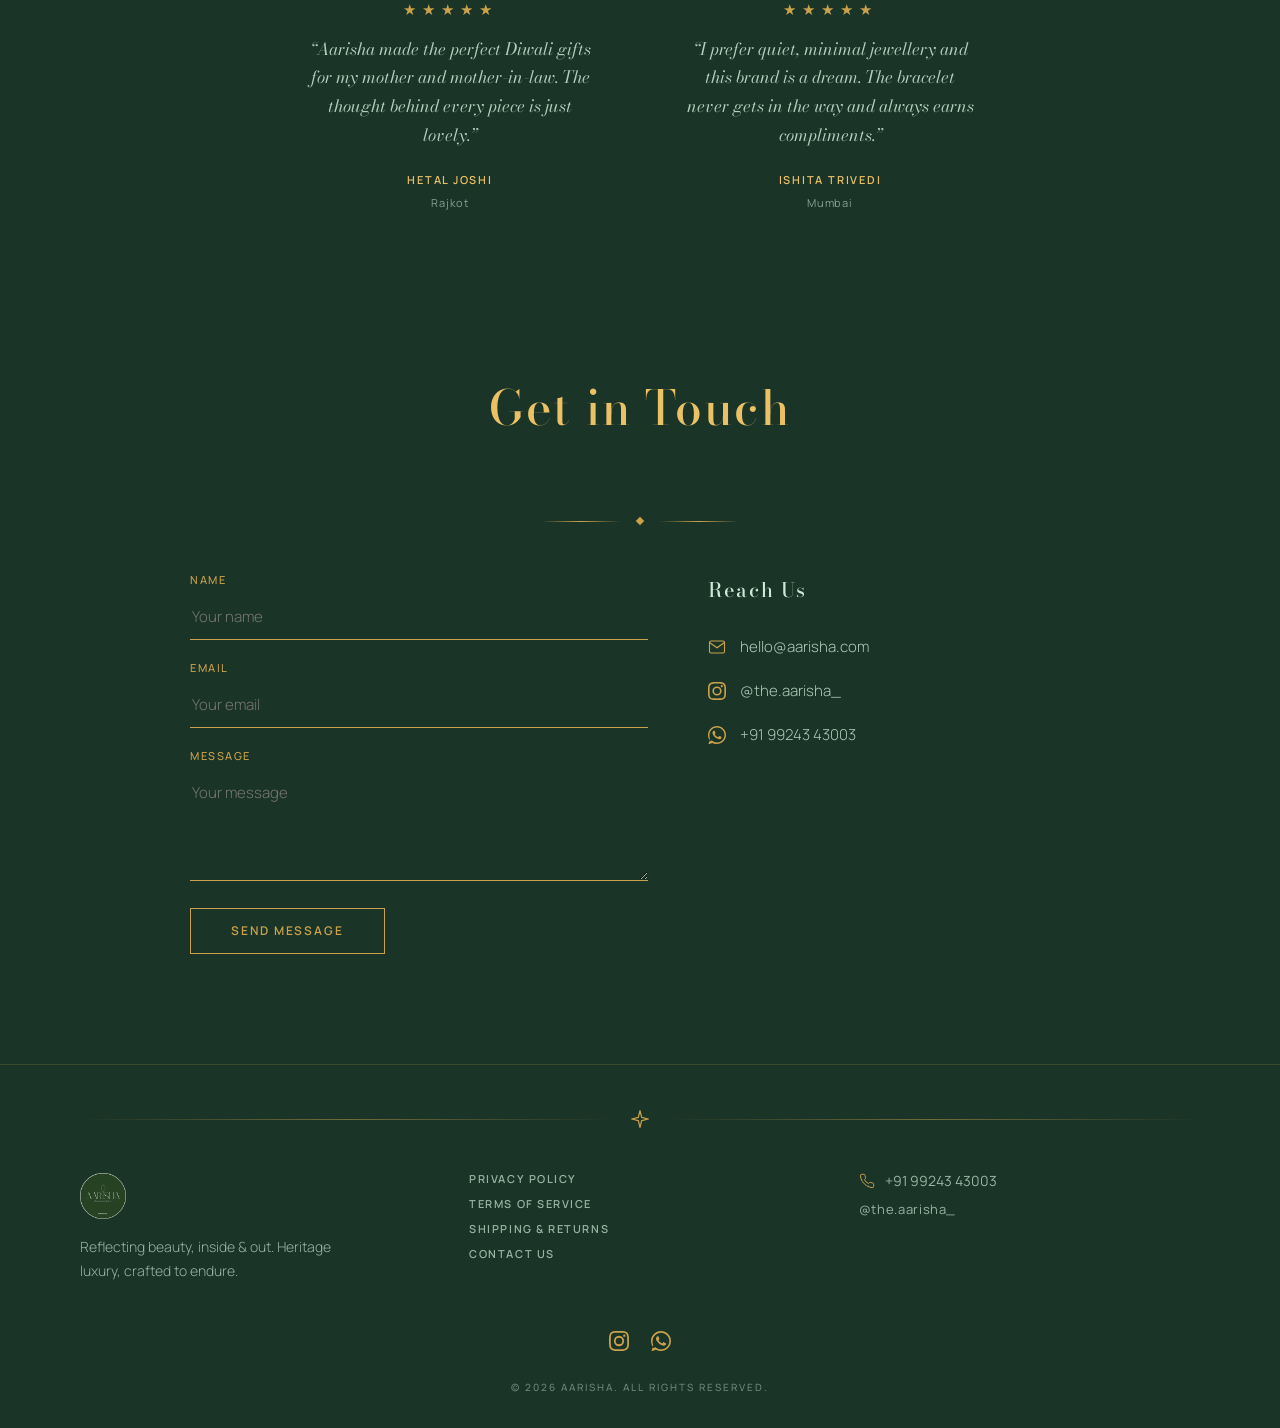
==== commit 3b5701e3: "Require customer name and mobile number before WhatsApp order" ====
--- a/frontend/index.html
+++ b/frontend/index.html
@@ -38,12 +38,9 @@
       <svg class="menu-icon-open" viewBox="0 0 24 24" fill="none" stroke="currentColor" stroke-width="1.5" stroke-linecap="round"><line x1="4" y1="7" x2="20" y2="7"/><line x1="4" y1="12" x2="20" y2="12"/><line x1="4" y1="17" x2="20" y2="17"/></svg>
       <svg class="menu-icon-close" viewBox="0 0 24 24" fill="none" stroke="currentColor" stroke-width="1.5" stroke-linecap="round"><line x1="6" y1="6" x2="18" y2="18"/><line x1="18" y1="6" x2="6" y2="18"/></svg>
     </button>
-    <button class="nav-icon-btn" type="button" aria-label="Search">
-      <svg viewBox="0 0 24 24" fill="none" stroke="currentColor" stroke-width="1.5" stroke-linecap="round"><circle cx="11" cy="11" r="7"/><line x1="21" y1="21" x2="16.5" y2="16.5"/></svg>
-    </button>
-    <button class="nav-icon-btn" type="button" aria-label="Account">
-      <svg viewBox="0 0 24 24" fill="none" stroke="currentColor" stroke-width="1.5" stroke-linecap="round"><circle cx="12" cy="8" r="4"/><path d="M4 21c0-4 3.6-6.5 8-6.5s8 2.5 8 6.5"/></svg>
-    </button>
+    <a class="nav-icon-btn nav-whatsapp" id="navWhatsapp" href="https://wa.me/919924343003" target="_blank" rel="noopener" aria-label="Chat with us on WhatsApp" data-brand-whatsapp-link>
+      <svg viewBox="0 0 24 24" fill="currentColor" aria-hidden="true"><path d="M17.472 14.382c-.297-.149-1.758-.867-2.03-.967-.273-.099-.471-.148-.67.15-.197.297-.767.966-.94 1.164-.173.199-.347.223-.644.075-.297-.15-1.255-.463-2.39-1.475-.883-.788-1.48-1.761-1.653-2.059-.173-.297-.018-.458.13-.606.134-.133.298-.347.446-.52.149-.174.198-.298.298-.497.099-.198.05-.371-.025-.52-.075-.149-.669-1.612-.916-2.207-.242-.579-.487-.5-.669-.51-.173-.008-.371-.01-.57-.01-.198 0-.52.074-.792.372-.272.297-1.04 1.016-1.04 2.479 0 1.462 1.065 2.875 1.213 3.074.149.198 2.096 3.2 5.077 4.487.709.306 1.262.489 1.694.625.712.227 1.36.195 1.871.118.571-.085 1.758-.719 2.006-1.413.248-.694.248-1.289.173-1.413-.074-.124-.272-.198-.57-.347z"/><path d="M12 0C5.373 0 0 5.373 0 12c0 2.625.846 5.059 2.284 7.034L.789 23.492a.5.5 0 00.613.613l4.458-1.495A11.952 11.952 0 0012 24c6.627 0 12-5.373 12-12S18.627 0 12 0zm0 22c-2.387 0-4.592-.826-6.326-2.207l-.372-.297-3.858 1.293 1.293-3.858-.297-.372A9.935 9.935 0 012 12C2 6.477 6.477 2 12 2s10 4.477 10 10-4.477 10-10 10z"/></svg>
+    </a>
     <button class="nav-icon-btn nav-cart" id="cartToggle" type="button" aria-label="Open shopping cart">
       <svg class="cart-icon" viewBox="0 0 24 24" fill="none" stroke="currentColor" stroke-width="1.5" stroke-linecap="round" stroke-linejoin="round"><path d="M6 2L3 6v14a2 2 0 002 2h14a2 2 0 002-2V6l-3-4z"/><line x1="3" y1="6" x2="21" y2="6"/><path d="M16 10a4 4 0 01-8 0"/></svg>
       <span class="cart-badge" id="cartCount">0</span>
@@ -178,12 +175,6 @@
     </div>
   </section>
 
-  <!-- ═══ INSTAGRAM ═══ -->
-  <section class="instagram-section" id="insta">
-    <h2 class="section-heading reveal">Follow Us <a class="insta-handle" href="https://www.instagram.com/the.aarisha_/" target="_blank" rel="noopener">@the.aarisha_</a></h2>
-    <div class="insta-grid" id="instaGrid"></div>
-    <a href="https://www.instagram.com/the.aarisha_/" target="_blank" rel="noopener" class="insta-btn reveal">Visit our Instagram →</a>
-  </section>
 
   <!-- ═══ CONTACT ═══ -->
   <section class="contact-section" id="contact">
@@ -208,7 +199,7 @@
         </div>
         <div class="contact-detail-item">
           <svg viewBox="0 0 24 24" fill="currentColor"><path d="M17.472 14.382c-.297-.149-1.758-.867-2.03-.967-.273-.099-.471-.148-.67.15-.197.297-.767.966-.94 1.164-.173.199-.347.223-.644.075-.297-.15-1.255-.463-2.39-1.475-.883-.788-1.48-1.761-1.653-2.059-.173-.297-.018-.458.13-.606.134-.133.298-.347.446-.52.149-.174.198-.298.298-.497.099-.198.05-.371-.025-.52-.075-.149-.669-1.612-.916-2.207-.242-.579-.487-.5-.669-.51-.173-.008-.371-.01-.57-.01-.198 0-.52.074-.792.372-.272.297-1.04 1.016-1.04 2.479 0 1.462 1.065 2.875 1.213 3.074.149.198 2.096 3.2 5.077 4.487.709.306 1.262.489 1.694.625.712.227 1.36.195 1.871.118.571-.085 1.758-.719 2.006-1.413.248-.694.248-1.289.173-1.413-.074-.124-.272-.198-.57-.347z"/><path d="M12 0C5.373 0 0 5.373 0 12c0 2.625.846 5.059 2.284 7.034L.789 23.492a.5.5 0 00.613.613l4.458-1.495A11.952 11.952 0 0012 24c6.627 0 12-5.373 12-12S18.627 0 12 0zm0 22c-2.387 0-4.592-.826-6.326-2.207l-.372-.297-3.858 1.293 1.293-3.858-.297-.372A9.935 9.935 0 012 12C2 6.477 6.477 2 12 2s10 4.477 10 10-4.477 10-10 10z"/></svg>
-          <span>+91-9313471517</span>
+          <a class="contact-detail-link" href="https://wa.me/919924343003" target="_blank" rel="noopener" data-brand-whatsapp-link><span data-brand-phone>+91 99243 43003</span></a>
         </div>
       </div>
     </div>
@@ -234,14 +225,13 @@
       <a href="#contact">Contact Us</a>
     </div>
     <div class="footer-contact">
-      <a href="tel:+919313471517"><svg viewBox="0 0 24 24" fill="none" stroke="currentColor" stroke-width="1.5"><path d="M22 16.92v3a2 2 0 01-2.18 2 19.79 19.79 0 01-8.63-3.07 19.5 19.5 0 01-6-6 19.79 19.79 0 01-3.07-8.67A2 2 0 014.11 2h3a2 2 0 012 1.72c.127.96.361 1.903.7 2.81a2 2 0 01-.45 2.11L8.09 9.91a16 16 0 006 6l1.27-1.27a2 2 0 012.11-.45c.907.339 1.85.573 2.81.7A2 2 0 0122 16.92z"/></svg> +91 9313471517</a>
-      <a href="tel:+918780858105"><svg viewBox="0 0 24 24" fill="none" stroke="currentColor" stroke-width="1.5"><path d="M22 16.92v3a2 2 0 01-2.18 2 19.79 19.79 0 01-8.63-3.07 19.5 19.5 0 01-6-6 19.79 19.79 0 01-3.07-8.67A2 2 0 014.11 2h3a2 2 0 012 1.72c.127.96.361 1.903.7 2.81a2 2 0 01-.45 2.11L8.09 9.91a16 16 0 006 6l1.27-1.27a2 2 0 012.11-.45c.907.339 1.85.573 2.81.7A2 2 0 0122 16.92z"/></svg> +91 8780858105</a>
+      <a href="tel:+919924343003" data-brand-tel-link><svg viewBox="0 0 24 24" fill="none" stroke="currentColor" stroke-width="1.5"><path d="M22 16.92v3a2 2 0 01-2.18 2 19.79 19.79 0 01-8.63-3.07 19.5 19.5 0 01-6-6 19.79 19.79 0 01-3.07-8.67A2 2 0 014.11 2h3a2 2 0 012 1.72c.127.96.361 1.903.7 2.81a2 2 0 01-.45 2.11L8.09 9.91a16 16 0 006 6l1.27-1.27a2 2 0 012.11-.45c.907.339 1.85.573 2.81.7A2 2 0 0122 16.92z"/></svg> <span data-brand-phone>+91 99243 43003</span></a>
       <a href="https://www.instagram.com/the.aarisha_/" target="_blank" rel="noopener" class="footer-insta">@the.aarisha_</a>
     </div>
   </div>
   <div class="footer-socials">
     <a href="https://www.instagram.com/the.aarisha_/" target="_blank" rel="noopener" aria-label="Instagram"><svg viewBox="0 0 24 24"><path d="M12 2.163c3.204 0 3.584.012 4.85.07 3.252.148 4.771 1.691 4.919 4.919.058 1.265.069 1.645.069 4.849 0 3.205-.012 3.584-.069 4.849-.149 3.225-1.664 4.771-4.919 4.919-1.266.058-1.644.07-4.85.07-3.204 0-3.584-.012-4.849-.07-3.26-.149-4.771-1.699-4.919-4.92-.058-1.265-.07-1.644-.07-4.849 0-3.204.013-3.583.07-4.849.149-3.227 1.664-4.771 4.919-4.919 1.266-.057 1.645-.069 4.849-.069zM12 0C8.741 0 8.333.014 7.053.072 2.695.272.273 2.69.073 7.052.014 8.333 0 8.741 0 12c0 3.259.014 3.668.072 4.948.2 4.358 2.618 6.78 6.98 6.98C8.333 23.986 8.741 24 12 24c3.259 0 3.668-.014 4.948-.072 4.354-.2 6.782-2.618 6.979-6.98.059-1.28.073-1.689.073-4.948 0-3.259-.014-3.667-.072-4.947-.196-4.354-2.617-6.78-6.979-6.98C15.668.014 15.259 0 12 0zm0 5.838a6.162 6.162 0 100 12.324 6.162 6.162 0 000-12.324zM12 16a4 4 0 110-8 4 4 0 010 8zm6.406-11.845a1.44 1.44 0 100 2.881 1.44 1.44 0 000-2.881z"/></svg></a>
-    <a href="#" aria-label="WhatsApp"><svg viewBox="0 0 24 24"><path d="M17.472 14.382c-.297-.149-1.758-.867-2.03-.967-.273-.099-.471-.148-.67.15-.197.297-.767.966-.94 1.164-.173.199-.347.223-.644.075-.297-.15-1.255-.463-2.39-1.475-.883-.788-1.48-1.761-1.653-2.059-.173-.297-.018-.458.13-.606.134-.133.298-.347.446-.52.149-.174.198-.298.298-.497.099-.198.05-.371-.025-.52-.075-.149-.669-1.612-.916-2.207-.242-.579-.487-.5-.669-.51-.173-.008-.371-.01-.57-.01-.198 0-.52.074-.792.372-.272.297-1.04 1.016-1.04 2.479 0 1.462 1.065 2.875 1.213 3.074.149.198 2.096 3.2 5.077 4.487.709.306 1.262.489 1.694.625.712.227 1.36.195 1.871.118.571-.085 1.758-.719 2.006-1.413.248-.694.248-1.289.173-1.413-.074-.124-.272-.198-.57-.347zM12 0C5.373 0 0 5.373 0 12c0 2.625.846 5.059 2.284 7.034L.789 23.492a.5.5 0 00.613.613l4.458-1.495A11.952 11.952 0 0012 24c6.627 0 12-5.373 12-12S18.627 0 12 0zm0 22c-2.387 0-4.592-.826-6.326-2.207l-.372-.297-3.858 1.293 1.293-3.858-.297-.372A9.935 9.935 0 012 12C2 6.477 6.477 2 12 2s10 4.477 10 10-4.477 10-10 10z"/></svg></a>
+    <a href="https://wa.me/919924343003" target="_blank" rel="noopener" aria-label="WhatsApp" data-brand-whatsapp-link><svg viewBox="0 0 24 24"><path d="M17.472 14.382c-.297-.149-1.758-.867-2.03-.967-.273-.099-.471-.148-.67.15-.197.297-.767.966-.94 1.164-.173.199-.347.223-.644.075-.297-.15-1.255-.463-2.39-1.475-.883-.788-1.48-1.761-1.653-2.059-.173-.297-.018-.458.13-.606.134-.133.298-.347.446-.52.149-.174.198-.298.298-.497.099-.198.05-.371-.025-.52-.075-.149-.669-1.612-.916-2.207-.242-.579-.487-.5-.669-.51-.173-.008-.371-.01-.57-.01-.198 0-.52.074-.792.372-.272.297-1.04 1.016-1.04 2.479 0 1.462 1.065 2.875 1.213 3.074.149.198 2.096 3.2 5.077 4.487.709.306 1.262.489 1.694.625.712.227 1.36.195 1.871.118.571-.085 1.758-.719 2.006-1.413.248-.694.248-1.289.173-1.413-.074-.124-.272-.198-.57-.347zM12 0C5.373 0 0 5.373 0 12c0 2.625.846 5.059 2.284 7.034L.789 23.492a.5.5 0 00.613.613l4.458-1.495A11.952 11.952 0 0012 24c6.627 0 12-5.373 12-12S18.627 0 12 0zm0 22c-2.387 0-4.592-.826-6.326-2.207l-.372-.297-3.858 1.293 1.293-3.858-.297-.372A9.935 9.935 0 012 12C2 6.477 6.477 2 12 2s10 4.477 10 10-4.477 10-10 10z"/></svg></a>
   </div>
   <p class="footer-copy">© 2026 Aarisha. All rights reserved.</p>
 </footer>
@@ -288,6 +278,55 @@
     <span class="toast-title" id="cartToastMsg"></span>
   </div>
 </div>
+<!-- Order Details Modal (Name & Mobile required before sending WhatsApp order) -->
+<div class="order-modal" id="orderModal" role="dialog" aria-modal="true" aria-labelledby="orderModalTitle" aria-hidden="true" inert>
+  <div class="order-modal-scrim" id="orderModalScrim"></div>
+  <div class="order-modal-card">
+    <div class="order-modal-header">
+      <div class="order-modal-header-text">
+        <span class="order-modal-eyebrow">Aarisha Bespoke Order</span>
+        <h2 class="order-modal-title" id="orderModalTitle">Order on WhatsApp</h2>
+      </div>
+      <button class="order-modal-close" id="orderModalClose" type="button" aria-label="Close order modal">&times;</button>
+    </div>
+    <div class="ornamental-divider"><div class="line"></div><div class="diamond"></div><div class="line"></div></div>
+
+    <div class="order-modal-summary" id="orderModalSummary" aria-label="Order summary preview"></div>
+
+    <p class="order-modal-prompt">Please enter your details to proceed with your WhatsApp order consultation.</p>
+
+    <form class="order-modal-form" id="orderModalForm" novalidate>
+      <div class="order-form-group">
+        <label for="waCustomerName">Your Name <span class="required-mark" aria-hidden="true">*</span></label>
+        <input type="text" id="waCustomerName" name="name" placeholder="e.g. Priya Sharma" autocomplete="name" required>
+        <span class="order-field-error" id="waNameError" role="alert"></span>
+      </div>
+
+      <div class="order-form-group">
+        <label for="waCustomerPhone">Mobile Number <span class="required-mark" aria-hidden="true">*</span></label>
+        <div class="order-phone-wrap">
+          <span class="order-phone-prefix" aria-hidden="true">+91</span>
+          <input type="tel" id="waCustomerPhone" name="phone" placeholder="10-digit mobile number" autocomplete="tel" required>
+        </div>
+        <span class="order-field-error" id="waPhoneError" role="alert"></span>
+      </div>
+
+      <div class="order-modal-note">
+        <svg viewBox="0 0 24 24" fill="none" stroke="currentColor" stroke-width="1.5" aria-hidden="true"><circle cx="12" cy="12" r="10"/><path d="M12 16v-4m0-4h.01"/></svg>
+        <span>Your order and contact details will be pre-formatted into a message for our WhatsApp concierge.</span>
+      </div>
+
+      <button class="order-modal-submit" id="orderModalSubmit" type="submit">
+        <svg class="wa-icon" viewBox="0 0 24 24" fill="currentColor" aria-hidden="true">
+          <path d="M17.472 14.382c-.297-.149-1.758-.867-2.03-.967-.273-.099-.471-.148-.67.15-.197.297-.767.966-.94 1.164-.173.199-.347.223-.644.075-.297-.15-1.255-.463-2.39-1.475-.883-.788-1.48-1.761-1.653-2.059-.173-.297-.018-.458.13-.606.134-.133.298-.347.446-.52.149-.174.198-.298.298-.497.099-.198.05-.371-.025-.52-.075-.149-.669-1.612-.916-2.207-.242-.579-.487-.5-.669-.51-.173-.008-.371-.01-.57-.01-.198 0-.52.074-.792.372-.272.297-1.04 1.016-1.04 2.479 0 1.462 1.065 2.875 1.213 3.074.149.198 2.096 3.2 5.077 4.487.709.306 1.262.489 1.694.625.712.227 1.36.195 1.871.118.571-.085 1.758-.719 2.006-1.413.248-.694.248-1.289.173-1.413-.074-.124-.272-.198-.57-.347zM12 0C5.373 0 0 5.373 0 12c0 2.625.846 5.059 2.284 7.034L.789 23.492a.5.5 0 00.613.613l4.458-1.495A11.952 11.952 0 0012 24c6.627 0 12-5.373 12-12S18.627 0 12 0zm0 22c-2.387 0-4.592-.826-6.326-2.207l-.372-.297-3.858 1.293 1.293-3.858-.297-.372A9.935 9.935 0 012 12C2 6.477 6.477 2 12 2s10 4.477 10 10-4.477 10-10 10z"/>
+        </svg>
+        <span class="order-submit-text">Send Order on WhatsApp</span>
+        <span class="order-spinner" aria-hidden="true"></span>
+      </button>
+    </form>
+  </div>
+</div>
+
 <script src="script.js"></script>
 </body>
 </html>
--- a/frontend/styles.css
+++ b/frontend/styles.css
@@ -343,6 +343,7 @@
   border-radius: 50%;
   color: var(--gold-light);
   cursor: pointer;
+  text-decoration: none;
   transition: color 0.3s,
     border-color 0.3s,
     box-shadow 0.3s var(--transition-glow);
@@ -1078,55 +1079,6 @@
   color: rgba(204, 233, 216, 0.6);
 }
 
-/* ── Instagram Section ── */
-.instagram-section {
-  padding: 10px 80px 110px;
-  text-align: center;
-}
-
-.insta-grid {
-  max-width: 1100px;
-  margin: 0 auto 44px;
-  display: grid;
-  grid-template-columns: repeat(5, 1fr);
-  gap: 16px;
-}
-
-.insta-placeholder {
-  aspect-ratio: 1;
-  background: linear-gradient(135deg, var(--forest-high), var(--forest-highest));
-  overflow: hidden;
-  border: 1px solid rgba(201, 162, 75, 0.22);
-  transition: border-color 0.3s,
-    box-shadow 0.3s var(--transition-glow);
-}
-
-.insta-placeholder:hover {
-  border-color: var(--gold);
-  box-shadow: 0 0 12px rgba(235, 193, 102, 0.2);
-}
-
-.insta-btn {
-  display: inline-block;
-  font: 600 12px/1 var(--font-body);
-  letter-spacing: 0.14em;
-  text-transform: uppercase;
-  color: var(--gold);
-  border: 1px solid var(--gold);
-  background: transparent;
-  padding: 15px 34px;
-  transition: color 0.3s var(--transition-smooth),
-    background 0.3s var(--transition-smooth),
-    box-shadow 0.3s var(--transition-glow);
-}
-
-.insta-btn:hover,
-.insta-btn:focus-visible {
-  background: var(--gold);
-  color: var(--forest-deep);
-  box-shadow: 0 0 16px rgba(235, 193, 102, 0.35);
-}
-
 /* ── Contact Section ── */
 .contact-section {
   padding: 10px 80px 110px;
@@ -1963,13 +1915,6 @@
     height: 44px;
     border-color: rgba(201, 162, 75, 0.35);
   }
-
-  /* Non-functional placeholder buttons (Search/Account) hidden on tablets & phones
-     so the hamburger + cart never crowd the brand mark */
-  .nav-icon-btn[aria-label="Search"],
-  .nav-icon-btn[aria-label="Account"] {
-    display: none;
-  }
 }
 
 @media (max-width: 768px) {
@@ -2054,10 +1999,6 @@
     padding: 32px 12px;
   }
 
-  .insta-grid {
-    grid-template-columns: repeat(3, 1fr);
-  }
-
   .contact-wrapper {
     grid-template-columns: 1fr;
     gap: 40px;
@@ -2339,6 +2280,400 @@
   .nav-icon-btn.nav-menu-toggle {
     width: 36px;
     height: 36px;
+  }
+}
+
+/* ═══════════════════════════════════════════
+   ORDER ON WHATSAPP MODAL
+   Heritage Gold & Forest aesthetic dialog for collecting
+   Customer Name & Mobile Number before opening WhatsApp.
+   ═══════════════════════════════════════════ */
+.order-modal {
+  position: fixed;
+  inset: 0;
+  z-index: 3500;
+  display: flex;
+  align-items: center;
+  justify-content: center;
+  padding: 20px;
+  visibility: hidden;
+  opacity: 0;
+  pointer-events: none;
+  transition: opacity 0.3s var(--transition-smooth),
+    visibility 0.3s;
+}
+
+.order-modal.open {
+  visibility: visible;
+  opacity: 1;
+  pointer-events: all;
+}
+
+.order-modal-scrim {
+  position: fixed;
+  inset: 0;
+  background: rgba(0, 18, 11, 0.78);
+  backdrop-filter: blur(10px);
+  -webkit-backdrop-filter: blur(10px);
+}
+
+.order-modal-card {
+  position: relative;
+  z-index: 1;
+  width: min(500px, 100%);
+  max-height: min(92vh, 760px);
+  overflow-y: auto;
+  background: radial-gradient(ellipse at 50% 0%, var(--forest-dark) 0%, var(--forest-deep) 100%);
+  border: 1px solid var(--gold);
+  border-radius: 4px;
+  padding: 30px 32px;
+  box-shadow: 0 24px 60px rgba(0, 0, 0, 0.8),
+    0 0 32px rgba(201, 162, 75, 0.22),
+    inset 0 0 1px 1px rgba(235, 193, 102, 0.25);
+  transform: translateY(18px) scale(0.97);
+  transition: transform 0.35s var(--transition-smooth);
+}
+
+.order-modal.open .order-modal-card {
+  transform: translateY(0) scale(1);
+}
+
+.order-modal-header {
+  display: flex;
+  justify-content: space-between;
+  align-items: flex-start;
+  gap: 16px;
+}
+
+.order-modal-eyebrow {
+  display: block;
+  font: 600 10.5px/1 var(--font-body);
+  letter-spacing: 0.22em;
+  text-transform: uppercase;
+  color: var(--gold-light);
+  margin-bottom: 6px;
+}
+
+.order-modal-title {
+  font: 500 clamp(22px, 4vw, 28px)/1.2 var(--font-heading);
+  color: var(--white);
+  letter-spacing: 0.05em;
+  margin: 0;
+}
+
+.order-modal-close {
+  background: transparent;
+  border: 0;
+  color: var(--gold);
+  font-size: 32px;
+  line-height: 1;
+  padding: 0 4px;
+  cursor: pointer;
+  transition: color 0.2s, transform 0.2s;
+}
+
+.order-modal-close:hover,
+.order-modal-close:focus-visible {
+  color: var(--gold-light);
+  transform: scale(1.1);
+}
+
+.order-modal .ornamental-divider {
+  margin: 14px 0 18px;
+}
+
+/* Order Summary Preview Plaque */
+.order-modal-summary {
+  background: var(--off-white);
+  border: 1px solid rgba(201, 162, 75, 0.35);
+  border-radius: 4px;
+  padding: 12px 16px;
+  margin-bottom: 16px;
+  box-shadow: 0 4px 14px rgba(0, 0, 0, 0.2);
+}
+
+.order-preview-single {
+  display: grid;
+  grid-template-columns: 52px 1fr auto;
+  gap: 14px;
+  align-items: center;
+}
+
+.order-preview-img {
+  width: 52px;
+  height: 52px;
+  border-radius: 2px;
+  border: 1px solid rgba(201, 162, 75, 0.4);
+  object-fit: cover;
+  background: var(--forest-deep);
+}
+
+.order-preview-details h4 {
+  font: 500 15px/1.3 var(--font-heading);
+  color: var(--ink);
+  margin: 0;
+}
+
+.order-preview-details p {
+  font: 500 11px/1.2 var(--font-body);
+  letter-spacing: 0.1em;
+  text-transform: uppercase;
+  color: var(--forest);
+  opacity: 0.75;
+  margin: 4px 0 0;
+}
+
+.order-preview-price {
+  font: 600 14.5px/1 var(--font-body);
+  color: var(--gold-dark);
+  text-align: right;
+  white-space: nowrap;
+}
+
+.order-preview-cart {
+  display: flex;
+  justify-content: space-between;
+  align-items: center;
+  gap: 12px;
+}
+
+.order-preview-cart-info {
+  display: flex;
+  align-items: center;
+  gap: 12px;
+}
+
+.order-preview-cart-icon {
+  width: 40px;
+  height: 40px;
+  border-radius: 50%;
+  background: var(--forest-deep);
+  color: var(--gold);
+  border: 1px solid rgba(201, 162, 75, 0.35);
+  display: flex;
+  align-items: center;
+  justify-content: center;
+  flex-shrink: 0;
+}
+
+.order-preview-cart-icon svg {
+  width: 18px;
+  height: 18px;
+}
+
+.order-preview-cart-text h4 {
+  font: 500 15px/1.3 var(--font-heading);
+  color: var(--ink);
+  margin: 0;
+}
+
+.order-preview-cart-text p {
+  font: 400 12px/1.2 var(--font-body);
+  color: var(--forest);
+  opacity: 0.8;
+  margin: 3px 0 0;
+}
+
+.order-modal-prompt {
+  font: 300 13px/1.55 var(--font-body);
+  color: rgba(204, 233, 216, 0.82);
+  margin-bottom: 18px;
+}
+
+/* Modal Form Controls */
+.order-modal-form {
+  display: flex;
+  flex-direction: column;
+}
+
+.order-form-group {
+  display: flex;
+  flex-direction: column;
+  gap: 6px;
+  margin-bottom: 16px;
+}
+
+.order-form-group label {
+  font: 600 11px/1 var(--font-body);
+  letter-spacing: 0.16em;
+  text-transform: uppercase;
+  color: var(--gold-light);
+  display: flex;
+  align-items: center;
+  gap: 4px;
+}
+
+.order-form-group .required-mark {
+  color: var(--gold-light);
+}
+
+.order-form-group input[type="text"] {
+  width: 100%;
+  background: rgba(6, 32, 21, 0.65);
+  border: 1px solid rgba(201, 162, 75, 0.45);
+  border-radius: 4px;
+  color: var(--white);
+  font: 400 14px/1.5 var(--font-body);
+  padding: 11px 14px;
+  outline: none;
+  transition: border-color 0.25s, box-shadow 0.25s, background 0.25s;
+}
+
+.order-form-group input[type="text"]:focus {
+  border-color: var(--gold-light);
+  box-shadow: 0 0 12px rgba(235, 193, 102, 0.3);
+  background: rgba(10, 36, 25, 0.85);
+}
+
+.order-phone-wrap {
+  display: flex;
+  align-items: center;
+  width: 100%;
+  background: rgba(6, 32, 21, 0.65);
+  border: 1px solid rgba(201, 162, 75, 0.45);
+  border-radius: 4px;
+  overflow: hidden;
+  transition: border-color 0.25s, box-shadow 0.25s, background 0.25s;
+}
+
+.order-phone-wrap:focus-within {
+  border-color: var(--gold-light);
+  box-shadow: 0 0 12px rgba(235, 193, 102, 0.3);
+  background: rgba(10, 36, 25, 0.85);
+}
+
+.order-phone-prefix {
+  padding: 11px 12px 11px 14px;
+  font: 600 13px/1 var(--font-body);
+  letter-spacing: 0.06em;
+  color: var(--gold);
+  border-right: 1px solid rgba(201, 162, 75, 0.3);
+  user-select: none;
+}
+
+.order-phone-wrap input[type="tel"] {
+  flex: 1;
+  background: transparent;
+  border: 0;
+  color: var(--white);
+  font: 400 14px/1.5 var(--font-body);
+  padding: 11px 14px;
+  outline: none;
+}
+
+.order-field-error {
+  display: none;
+  font: 400 11.5px/1.3 var(--font-body);
+  color: #fca5a5;
+  padding-left: 2px;
+}
+
+.order-form-group.has-error input[type="text"],
+.order-form-group.has-error .order-phone-wrap {
+  border-color: #f87171;
+  box-shadow: 0 0 10px rgba(248, 113, 113, 0.3);
+}
+
+.order-form-group.has-error .order-field-error {
+  display: block;
+}
+
+.order-modal-note {
+  display: flex;
+  align-items: flex-start;
+  gap: 10px;
+  padding: 10px 14px;
+  background: rgba(201, 162, 75, 0.08);
+  border: 1px solid rgba(201, 162, 75, 0.2);
+  border-radius: 4px;
+  margin-bottom: 20px;
+}
+
+.order-modal-note svg {
+  width: 16px;
+  height: 16px;
+  color: var(--gold);
+  flex-shrink: 0;
+  margin-top: 1px;
+}
+
+.order-modal-note span {
+  font: 300 12px/1.5 var(--font-body);
+  color: rgba(204, 233, 216, 0.85);
+}
+
+.order-modal-submit {
+  position: relative;
+  display: flex;
+  align-items: center;
+  justify-content: center;
+  gap: 10px;
+  width: 100%;
+  padding: 14px 24px;
+  background: var(--gold);
+  color: var(--forest-deep);
+  border: 1px solid var(--gold-light);
+  border-radius: 4px;
+  font: 600 12px/1 var(--font-body);
+  letter-spacing: 0.16em;
+  text-transform: uppercase;
+  cursor: pointer;
+  transition: background 0.3s var(--transition-smooth),
+    color 0.3s,
+    box-shadow 0.3s var(--transition-glow),
+    transform 0.18s;
+}
+
+.order-modal-submit:hover:not(:disabled),
+.order-modal-submit:focus-visible:not(:disabled) {
+  background: var(--gold-light);
+  color: var(--forest-deep);
+  box-shadow: 0 0 20px rgba(235, 193, 102, 0.45);
+  transform: translateY(-1px);
+}
+
+.order-modal-submit:disabled {
+  opacity: 0.65;
+  cursor: not-allowed;
+  transform: none;
+}
+
+.order-modal-submit .wa-icon {
+  width: 18px;
+  height: 18px;
+  flex-shrink: 0;
+}
+
+.order-spinner {
+  display: none;
+  width: 14px;
+  height: 14px;
+  border: 2px solid rgba(0, 24, 14, 0.3);
+  border-top-color: var(--forest-deep);
+  border-radius: 50%;
+  animation: orderSpin 0.7s linear infinite;
+}
+
+.order-modal-submit.is-loading .order-spinner {
+  display: inline-block;
+}
+
+.order-modal-submit.is-loading .wa-icon {
+  display: none;
+}
+
+@keyframes orderSpin {
+  to {
+    transform: rotate(360deg);
+  }
+}
+
+@media (max-width: 600px) {
+  .order-modal-card {
+    padding: 24px 20px;
+  }
+  .order-modal-title {
+    font-size: 22px;
   }
 }
 
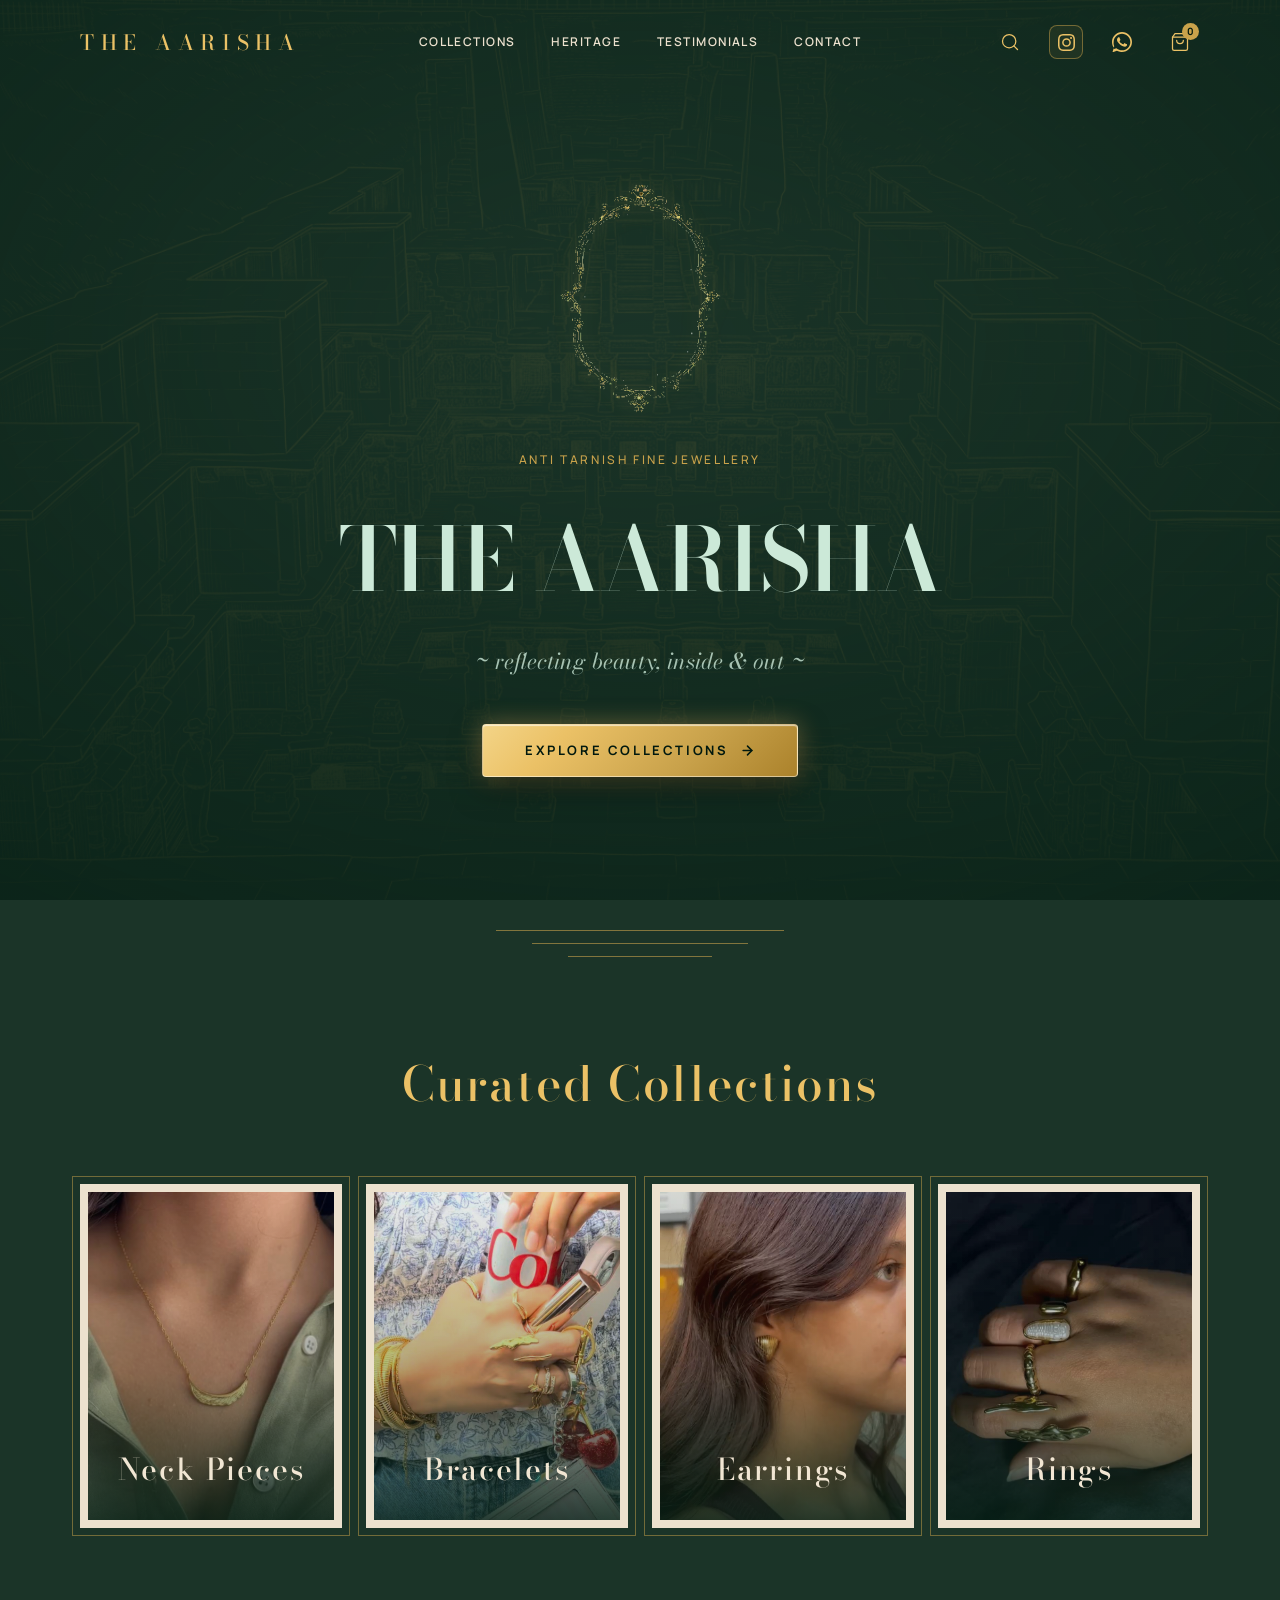
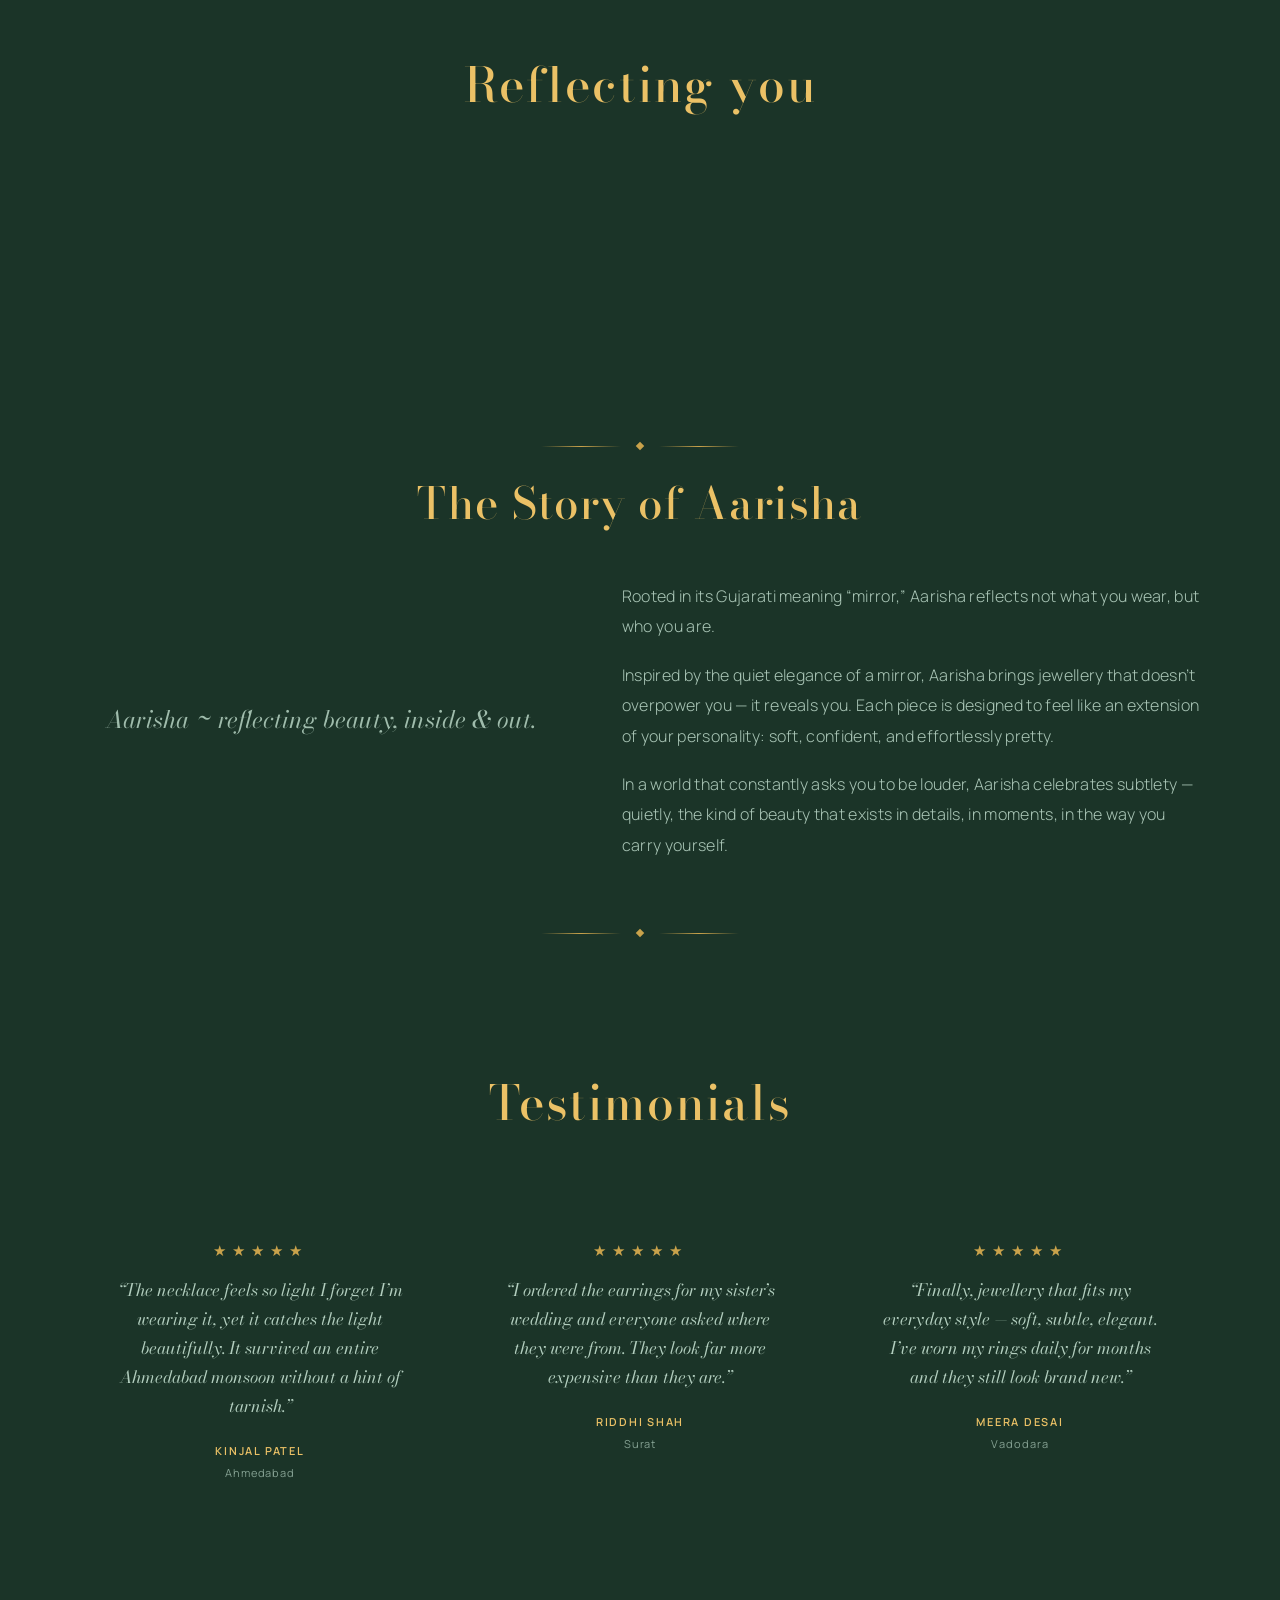
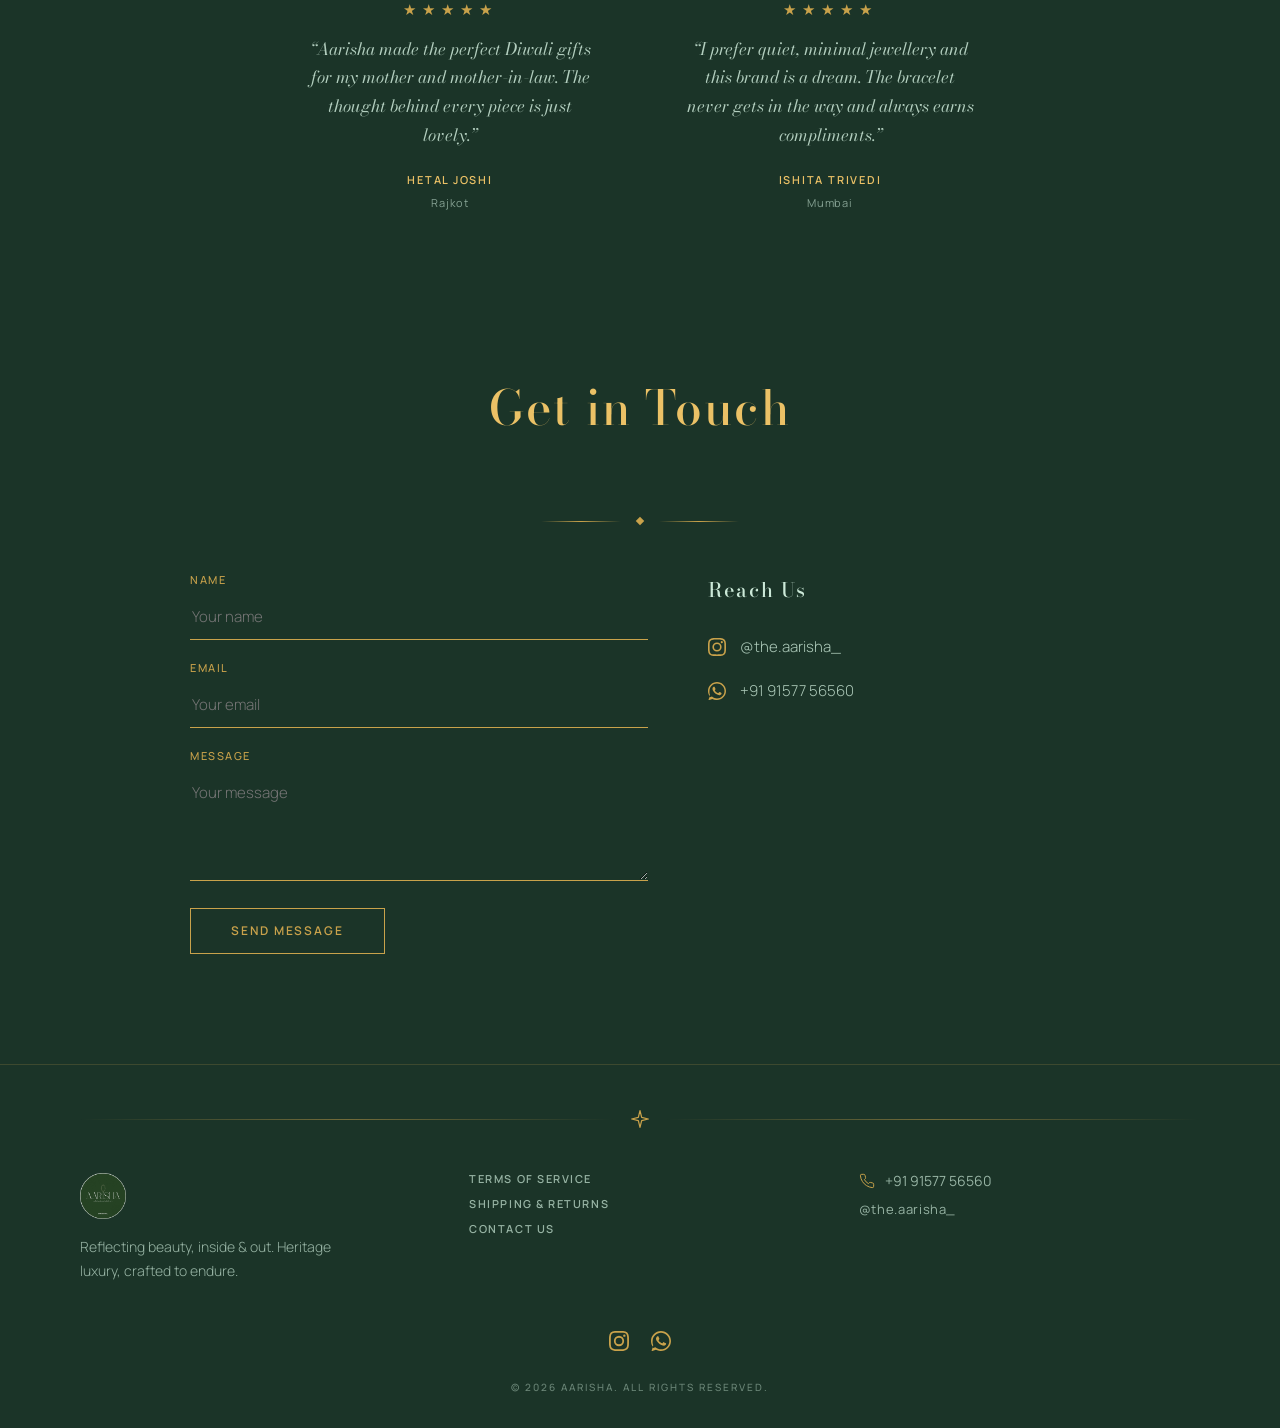
==== commit 34aba08b: "Add terms and shipping pages, search with caching, updated phone, instagram badge, and mobile animat" ====
--- a/frontend/index.html
+++ b/frontend/index.html
@@ -7,7 +7,7 @@
   <meta name="description" content="Aarisha — luxury women's accessories. Curated earrings, rings, bracelets, and neck pieces reflecting beauty, inside and out.">
   <link rel="preconnect" href="https://fonts.googleapis.com">
   <link rel="preconnect" href="https://fonts.gstatic.com" crossorigin>
-  <link href="https://fonts.googleapis.com/css2?family=Bodoni+Moda:ital,opsz,wght@0,6..96,400..900;1,6..96,400..900&family=Manrope:wght@200..800&display=swap" rel="stylesheet">
+  <link href="https://fonts.googleapis.com/css2?family=Bodoni+Moda:ital,opsz,wght@0,6..96,400..900;1,6..96,400..900&family=Comic+Neue:wght@400;700&family=Manrope:wght@200..800&display=swap" rel="stylesheet">
   <link rel="stylesheet" href="styles.css">
   <link rel="icon" href="Logo.png">
 </head>
@@ -38,7 +38,18 @@
       <svg class="menu-icon-open" viewBox="0 0 24 24" fill="none" stroke="currentColor" stroke-width="1.5" stroke-linecap="round"><line x1="4" y1="7" x2="20" y2="7"/><line x1="4" y1="12" x2="20" y2="12"/><line x1="4" y1="17" x2="20" y2="17"/></svg>
       <svg class="menu-icon-close" viewBox="0 0 24 24" fill="none" stroke="currentColor" stroke-width="1.5" stroke-linecap="round"><line x1="6" y1="6" x2="18" y2="18"/><line x1="18" y1="6" x2="6" y2="18"/></svg>
     </button>
-    <a class="nav-icon-btn nav-whatsapp" id="navWhatsapp" href="https://wa.me/919924343003" target="_blank" rel="noopener" aria-label="Chat with us on WhatsApp" data-brand-whatsapp-link>
+    <button class="nav-icon-btn nav-search" id="searchToggle" type="button" aria-label="Search products">
+      <svg viewBox="0 0 24 24" fill="none" stroke="currentColor" stroke-width="1.5" stroke-linecap="round" stroke-linejoin="round" aria-hidden="true"><circle cx="11" cy="11" r="8"/><line x1="21" y1="21" x2="16.65" y2="16.65"/></svg>
+    </button>
+    <a class="nav-insta-follow" id="navInstaFollow" href="https://www.instagram.com/the.aarisha_/" target="_blank" rel="noopener" aria-label="Follow us on Instagram">
+      <span class="insta-icon-wrap" aria-hidden="true">
+        <svg viewBox="0 0 24 24" fill="currentColor"><path d="M12 2.163c3.204 0 3.584.012 4.85.07 3.252.148 4.771 1.691 4.919 4.919.058 1.265.069 1.645.069 4.849 0 3.205-.012 3.584-.069 4.849-.149 3.225-1.664 4.771-4.919 4.919-1.266.058-1.644.07-4.85.07-3.204 0-3.584-.012-4.849-.07-3.26-.149-4.771-1.699-4.919-4.92-.058-1.265-.07-1.644-.07-4.849 0-3.204.013-3.583.07-4.849.149-3.227 1.664-4.771 4.919-4.919 1.266-.057 1.645-.069 4.849-.069zM12 0C8.741 0 8.333.014 7.053.072 2.695.272.273 2.69.073 7.052.014 8.333 0 8.741 0 12c0 3.259.014 3.668.072 4.948.2 4.358 2.618 6.78 6.98 6.98C8.333 23.986 8.741 24 12 24c3.259 0 3.668-.014 4.948-.072 4.354-.2 6.782-2.618 6.979-6.98.059-1.28.073-1.689.073-4.948 0-3.259-.014-3.667-.072-4.947-.196-4.354-2.617-6.78-6.979-6.98C15.668.014 15.259 0 12 0zm0 5.838a6.162 6.162 0 100 12.324 6.162 6.162 0 000-12.324zM12 16a4 4 0 110-8 4 4 0 010 8zm6.406-11.845a1.44 1.44 0 100 2.881 1.44 1.44 0 000-2.881z"/></svg>
+      </span>
+      <span class="insta-fly insta-fly-bottom" aria-hidden="true">FOLLOW</span>
+      <span class="insta-fly insta-fly-bl" aria-hidden="true">US</span>
+      <span class="insta-fly insta-fly-br" aria-hidden="true">✦</span>
+    </a>
+    <a class="nav-icon-btn nav-whatsapp" id="navWhatsapp" href="https://wa.me/919157756560" target="_blank" rel="noopener" aria-label="Chat with us on WhatsApp" data-brand-whatsapp-link>
       <svg viewBox="0 0 24 24" fill="currentColor" aria-hidden="true"><path d="M17.472 14.382c-.297-.149-1.758-.867-2.03-.967-.273-.099-.471-.148-.67.15-.197.297-.767.966-.94 1.164-.173.199-.347.223-.644.075-.297-.15-1.255-.463-2.39-1.475-.883-.788-1.48-1.761-1.653-2.059-.173-.297-.018-.458.13-.606.134-.133.298-.347.446-.52.149-.174.198-.298.298-.497.099-.198.05-.371-.025-.52-.075-.149-.669-1.612-.916-2.207-.242-.579-.487-.5-.669-.51-.173-.008-.371-.01-.57-.01-.198 0-.52.074-.792.372-.272.297-1.04 1.016-1.04 2.479 0 1.462 1.065 2.875 1.213 3.074.149.198 2.096 3.2 5.077 4.487.709.306 1.262.489 1.694.625.712.227 1.36.195 1.871.118.571-.085 1.758-.719 2.006-1.413.248-.694.248-1.289.173-1.413-.074-.124-.272-.198-.57-.347z"/><path d="M12 0C5.373 0 0 5.373 0 12c0 2.625.846 5.059 2.284 7.034L.789 23.492a.5.5 0 00.613.613l4.458-1.495A11.952 11.952 0 0012 24c6.627 0 12-5.373 12-12S18.627 0 12 0zm0 22c-2.387 0-4.592-.826-6.326-2.207l-.372-.297-3.858 1.293 1.293-3.858-.297-.372A9.935 9.935 0 012 12C2 6.477 6.477 2 12 2s10 4.477 10 10-4.477 10-10 10z"/></svg>
     </a>
     <button class="nav-icon-btn nav-cart" id="cartToggle" type="button" aria-label="Open shopping cart">
@@ -190,16 +201,12 @@
       <div class="contact-details reveal-right">
         <h3>Reach Us</h3>
         <div class="contact-detail-item">
-          <svg viewBox="0 0 24 24" fill="none" stroke="currentColor" stroke-width="1.5"><path d="M4 4h16c1.1 0 2 .9 2 2v12c0 1.1-.9 2-2 2H4c-1.1 0-2-.9-2-2V6c0-1.1.9-2 2-2z"/><polyline points="22,6 12,13 2,6"/></svg>
-          <span>hello@aarisha.com</span>
-        </div>
-        <div class="contact-detail-item">
           <svg viewBox="0 0 24 24" fill="currentColor"><path d="M12 2.163c3.204 0 3.584.012 4.85.07 3.252.148 4.771 1.691 4.919 4.919.058 1.265.069 1.645.069 4.849 0 3.205-.012 3.584-.069 4.849-.149 3.225-1.664 4.771-4.919 4.919-1.266.058-1.644.07-4.85.07-3.204 0-3.584-.012-4.849-.07-3.26-.149-4.771-1.699-4.919-4.92-.058-1.265-.07-1.644-.07-4.849 0-3.204.013-3.583.07-4.849.149-3.227 1.664-4.771 4.919-4.919 1.266-.057 1.645-.069 4.849-.069zM12 0C8.741 0 8.333.014 7.053.072 2.695.272.273 2.69.073 7.052.014 8.333 0 8.741 0 12c0 3.259.014 3.668.072 4.948.2 4.358 2.618 6.78 6.98 6.98C8.333 23.986 8.741 24 12 24c3.259 0 3.668-.014 4.948-.072 4.354-.2 6.782-2.618 6.979-6.98.059-1.28.073-1.689.073-4.948 0-3.259-.014-3.667-.072-4.947-.196-4.354-2.617-6.78-6.979-6.98C15.668.014 15.259 0 12 0zm0 5.838a6.162 6.162 0 100 12.324 6.162 6.162 0 000-12.324zM12 16a4 4 0 110-8 4 4 0 010 8zm6.406-11.845a1.44 1.44 0 100 2.881 1.44 1.44 0 000-2.881z"/></svg>
           <a class="contact-detail-link" href="https://www.instagram.com/the.aarisha_/" target="_blank" rel="noopener">@the.aarisha_</a>
         </div>
         <div class="contact-detail-item">
           <svg viewBox="0 0 24 24" fill="currentColor"><path d="M17.472 14.382c-.297-.149-1.758-.867-2.03-.967-.273-.099-.471-.148-.67.15-.197.297-.767.966-.94 1.164-.173.199-.347.223-.644.075-.297-.15-1.255-.463-2.39-1.475-.883-.788-1.48-1.761-1.653-2.059-.173-.297-.018-.458.13-.606.134-.133.298-.347.446-.52.149-.174.198-.298.298-.497.099-.198.05-.371-.025-.52-.075-.149-.669-1.612-.916-2.207-.242-.579-.487-.5-.669-.51-.173-.008-.371-.01-.57-.01-.198 0-.52.074-.792.372-.272.297-1.04 1.016-1.04 2.479 0 1.462 1.065 2.875 1.213 3.074.149.198 2.096 3.2 5.077 4.487.709.306 1.262.489 1.694.625.712.227 1.36.195 1.871.118.571-.085 1.758-.719 2.006-1.413.248-.694.248-1.289.173-1.413-.074-.124-.272-.198-.57-.347z"/><path d="M12 0C5.373 0 0 5.373 0 12c0 2.625.846 5.059 2.284 7.034L.789 23.492a.5.5 0 00.613.613l4.458-1.495A11.952 11.952 0 0012 24c6.627 0 12-5.373 12-12S18.627 0 12 0zm0 22c-2.387 0-4.592-.826-6.326-2.207l-.372-.297-3.858 1.293 1.293-3.858-.297-.372A9.935 9.935 0 012 12C2 6.477 6.477 2 12 2s10 4.477 10 10-4.477 10-10 10z"/></svg>
-          <a class="contact-detail-link" href="https://wa.me/919924343003" target="_blank" rel="noopener" data-brand-whatsapp-link><span data-brand-phone>+91 99243 43003</span></a>
+          <a class="contact-detail-link" href="https://wa.me/919157756560" target="_blank" rel="noopener" data-brand-whatsapp-link><span data-brand-phone>+91 91577 56560</span></a>
         </div>
       </div>
     </div>
@@ -219,19 +226,18 @@
       <p>Reflecting beauty, inside &amp; out. Heritage luxury, crafted to endure.</p>
     </div>
     <div class="footer-links">
-      <a href="#">Privacy Policy</a>
-      <a href="#">Terms of Service</a>
-      <a href="#">Shipping &amp; Returns</a>
+      <a href="terms.html">Terms of Service</a>
+      <a href="shipping-returns.html">Shipping &amp; Returns</a>
       <a href="#contact">Contact Us</a>
     </div>
     <div class="footer-contact">
-      <a href="tel:+919924343003" data-brand-tel-link><svg viewBox="0 0 24 24" fill="none" stroke="currentColor" stroke-width="1.5"><path d="M22 16.92v3a2 2 0 01-2.18 2 19.79 19.79 0 01-8.63-3.07 19.5 19.5 0 01-6-6 19.79 19.79 0 01-3.07-8.67A2 2 0 014.11 2h3a2 2 0 012 1.72c.127.96.361 1.903.7 2.81a2 2 0 01-.45 2.11L8.09 9.91a16 16 0 006 6l1.27-1.27a2 2 0 012.11-.45c.907.339 1.85.573 2.81.7A2 2 0 0122 16.92z"/></svg> <span data-brand-phone>+91 99243 43003</span></a>
+      <a href="tel:+919157756560" data-brand-tel-link><svg viewBox="0 0 24 24" fill="none" stroke="currentColor" stroke-width="1.5"><path d="M22 16.92v3a2 2 0 01-2.18 2 19.79 19.79 0 01-8.63-3.07 19.5 19.5 0 01-6-6 19.79 19.79 0 01-3.07-8.67A2 2 0 014.11 2h3a2 2 0 012 1.72c.127.96.361 1.903.7 2.81a2 2 0 01-.45 2.11L8.09 9.91a16 16 0 006 6l1.27-1.27a2 2 0 012.11-.45c.907.339 1.85.573 2.81.7A2 2 0 0122 16.92z"/></svg> <span data-brand-phone>+91 91577 56560</span></a>
       <a href="https://www.instagram.com/the.aarisha_/" target="_blank" rel="noopener" class="footer-insta">@the.aarisha_</a>
     </div>
   </div>
   <div class="footer-socials">
     <a href="https://www.instagram.com/the.aarisha_/" target="_blank" rel="noopener" aria-label="Instagram"><svg viewBox="0 0 24 24"><path d="M12 2.163c3.204 0 3.584.012 4.85.07 3.252.148 4.771 1.691 4.919 4.919.058 1.265.069 1.645.069 4.849 0 3.205-.012 3.584-.069 4.849-.149 3.225-1.664 4.771-4.919 4.919-1.266.058-1.644.07-4.85.07-3.204 0-3.584-.012-4.849-.07-3.26-.149-4.771-1.699-4.919-4.92-.058-1.265-.07-1.644-.07-4.849 0-3.204.013-3.583.07-4.849.149-3.227 1.664-4.771 4.919-4.919 1.266-.057 1.645-.069 4.849-.069zM12 0C8.741 0 8.333.014 7.053.072 2.695.272.273 2.69.073 7.052.014 8.333 0 8.741 0 12c0 3.259.014 3.668.072 4.948.2 4.358 2.618 6.78 6.98 6.98C8.333 23.986 8.741 24 12 24c3.259 0 3.668-.014 4.948-.072 4.354-.2 6.782-2.618 6.979-6.98.059-1.28.073-1.689.073-4.948 0-3.259-.014-3.667-.072-4.947-.196-4.354-2.617-6.78-6.979-6.98C15.668.014 15.259 0 12 0zm0 5.838a6.162 6.162 0 100 12.324 6.162 6.162 0 000-12.324zM12 16a4 4 0 110-8 4 4 0 010 8zm6.406-11.845a1.44 1.44 0 100 2.881 1.44 1.44 0 000-2.881z"/></svg></a>
-    <a href="https://wa.me/919924343003" target="_blank" rel="noopener" aria-label="WhatsApp" data-brand-whatsapp-link><svg viewBox="0 0 24 24"><path d="M17.472 14.382c-.297-.149-1.758-.867-2.03-.967-.273-.099-.471-.148-.67.15-.197.297-.767.966-.94 1.164-.173.199-.347.223-.644.075-.297-.15-1.255-.463-2.39-1.475-.883-.788-1.48-1.761-1.653-2.059-.173-.297-.018-.458.13-.606.134-.133.298-.347.446-.52.149-.174.198-.298.298-.497.099-.198.05-.371-.025-.52-.075-.149-.669-1.612-.916-2.207-.242-.579-.487-.5-.669-.51-.173-.008-.371-.01-.57-.01-.198 0-.52.074-.792.372-.272.297-1.04 1.016-1.04 2.479 0 1.462 1.065 2.875 1.213 3.074.149.198 2.096 3.2 5.077 4.487.709.306 1.262.489 1.694.625.712.227 1.36.195 1.871.118.571-.085 1.758-.719 2.006-1.413.248-.694.248-1.289.173-1.413-.074-.124-.272-.198-.57-.347zM12 0C5.373 0 0 5.373 0 12c0 2.625.846 5.059 2.284 7.034L.789 23.492a.5.5 0 00.613.613l4.458-1.495A11.952 11.952 0 0012 24c6.627 0 12-5.373 12-12S18.627 0 12 0zm0 22c-2.387 0-4.592-.826-6.326-2.207l-.372-.297-3.858 1.293 1.293-3.858-.297-.372A9.935 9.935 0 012 12C2 6.477 6.477 2 12 2s10 4.477 10 10-4.477 10-10 10z"/></svg></a>
+    <a href="https://wa.me/919157756560" target="_blank" rel="noopener" aria-label="WhatsApp" data-brand-whatsapp-link><svg viewBox="0 0 24 24"><path d="M17.472 14.382c-.297-.149-1.758-.867-2.03-.967-.273-.099-.471-.148-.67.15-.197.297-.767.966-.94 1.164-.173.199-.347.223-.644.075-.297-.15-1.255-.463-2.39-1.475-.883-.788-1.48-1.761-1.653-2.059-.173-.297-.018-.458.13-.606.134-.133.298-.347.446-.52.149-.174.198-.298.298-.497.099-.198.05-.371-.025-.52-.075-.149-.669-1.612-.916-2.207-.242-.579-.487-.5-.669-.51-.173-.008-.371-.01-.57-.01-.198 0-.52.074-.792.372-.272.297-1.04 1.016-1.04 2.479 0 1.462 1.065 2.875 1.213 3.074.149.198 2.096 3.2 5.077 4.487.709.306 1.262.489 1.694.625.712.227 1.36.195 1.871.118.571-.085 1.758-.719 2.006-1.413.248-.694.248-1.289.173-1.413-.074-.124-.272-.198-.57-.347zM12 0C5.373 0 0 5.373 0 12c0 2.625.846 5.059 2.284 7.034L.789 23.492a.5.5 0 00.613.613l4.458-1.495A11.952 11.952 0 0012 24c6.627 0 12-5.373 12-12S18.627 0 12 0zm0 22c-2.387 0-4.592-.826-6.326-2.207l-.372-.297-3.858 1.293 1.293-3.858-.297-.372A9.935 9.935 0 012 12C2 6.477 6.477 2 12 2s10 4.477 10 10-4.477 10-10 10z"/></svg></a>
   </div>
   <p class="footer-copy">© 2026 Aarisha. All rights reserved.</p>
 </footer>
@@ -327,6 +333,30 @@
   </div>
 </div>
 
+<!-- ═══ SEARCH OVERLAY ═══ -->
+<div class="search-overlay" id="searchOverlay" role="dialog" aria-modal="true" aria-label="Search products" aria-hidden="true" inert>
+  <div class="search-overlay-inner">
+    <div class="search-header">
+      <div class="search-input-wrap">
+        <svg class="search-input-icon" viewBox="0 0 24 24" fill="none" stroke="currentColor" stroke-width="1.5" aria-hidden="true"><circle cx="11" cy="11" r="8"/><line x1="21" y1="21" x2="16.65" y2="16.65"/></svg>
+        <input type="search" id="searchInput" class="search-input" placeholder="Search jewellery…" autocomplete="off" aria-label="Search products">
+        <button class="search-clear" id="searchClear" type="button" aria-label="Clear search" hidden>&times;</button>
+      </div>
+      <button class="search-close-btn" id="searchClose" type="button" aria-label="Close search">Cancel</button>
+    </div>
+    <div class="search-filters" id="searchFilters" role="group" aria-label="Filter by category">
+      <button class="search-filter-pill active" data-filter="all" type="button">All</button>
+      <button class="search-filter-pill" data-filter="earrings" type="button">Earrings</button>
+      <button class="search-filter-pill" data-filter="rings" type="button">Rings</button>
+      <button class="search-filter-pill" data-filter="bracelets" type="button">Bracelets</button>
+      <button class="search-filter-pill" data-filter="necklaces" type="button">Neck Pieces</button>
+    </div>
+    <div class="search-results" id="searchResults" aria-live="polite">
+      <p class="search-prompt">Start typing to discover our curated collection&hellip;</p>
+    </div>
+  </div>
+</div>
+
 <script src="script.js"></script>
 </body>
 </html>
--- a/frontend/styles.css
+++ b/frontend/styles.css
@@ -1931,15 +1931,26 @@
     font-size: 17px;
   }
 
-  /* Vertical-only reveals on tablets and phones to eliminate horizontal off-screen expansion */
+  /* Disable scroll animations on mobile viewport: elements appear immediately */
+  .reveal,
   .reveal-left,
   .reveal-right {
-    transform: translateY(24px);
-  }
-
-  .reveal-left.visible,
-  .reveal-right.visible {
-    transform: translateY(0);
+    opacity: 1 !important;
+    transform: none !important;
+    transition: none !important;
+  }
+
+  /* Disable keyframe animations across mobile viewport */
+  *,
+  *::before,
+  *::after {
+    animation-duration: 0.01ms !important;
+    animation-iteration-count: 1 !important;
+  }
+
+  /* Preserve essential spinning state for order submission feedback if active */
+  .order-spinner {
+    animation: orderSpin 0.7s linear infinite !important;
   }
 
   /* Responsive backdrop image scaling is handled by object-fit */
@@ -2708,4 +2719,648 @@
   .heritage-bg .motif-base {
     opacity: calc(var(--rest-op, 0.12) + 0.06) !important;
   }
+
+  /* Static Instagram badge — no animation on reduced motion */
+  .nav-insta-follow .insta-icon-wrap {
+    animation: none !important;
+  }
+  .nav-insta-follow .insta-fly {
+    animation: none !important;
+    display: none !important;
+  }
+}
+
+/* ═══════════════════════════════════════════
+   INSTAGRAM FOLLOW BADGE — inline in nav-actions (between search & WhatsApp)
+   Text flies comically from bottom/bottom-left/bottom-right INTO the icon.
+   ═══════════════════════════════════════════ */
+
+.nav-insta-follow {
+  position: relative;
+  display: grid;
+  place-items: center;
+  width: 36px;
+  height: 36px;
+  text-decoration: none;
+  color: var(--gold-light);
+  overflow: visible;
+}
+
+.insta-icon-wrap {
+  display: grid;
+  place-items: center;
+  width: 34px;
+  height: 34px;
+  border: 1.5px solid rgba(201, 162, 75, 0.5);
+  border-radius: 8px;
+  background: rgba(201, 162, 75, 0.08);
+  position: relative;
+  z-index: 2;
+  animation: instaShake 5s ease-in-out infinite;
+  animation-delay: 2s;
+}
+
+.insta-icon-wrap svg {
+  width: 17px;
+  height: 17px;
+  fill: var(--gold-light);
+}
+
+/* The flying text elements — positioned absolutely relative to the badge */
+.insta-fly {
+  position: absolute;
+  font-family: 'Comic Neue', 'Comic Sans MS', cursive, sans-serif;
+  font-weight: 700;
+  font-size: 10px;
+  letter-spacing: 0.04em;
+  color: var(--gold-light);
+  white-space: nowrap;
+  pointer-events: none;
+  z-index: 1;
+  opacity: 0;
+  text-shadow: 0 0 6px rgba(235, 193, 102, 0.5);
+}
+
+/* "FOLLOW" flies from directly below → into icon center */
+.insta-fly-bottom {
+  left: 50%;
+  top: 50%;
+  transform: translate(-50%, 40px) scale(1.3) rotate(-5deg);
+  animation: flyFromBottom 5s ease-in-out infinite;
+  animation-delay: 2s;
+}
+
+/* "US" flies from bottom-left → into icon center */
+.insta-fly-bl {
+  left: 50%;
+  top: 50%;
+  transform: translate(calc(-50% - 30px), 35px) scale(1.4) rotate(12deg);
+  animation: flyFromBL 5s ease-in-out infinite;
+  animation-delay: 2.3s;
+}
+
+/* "✦" flies from bottom-right → into icon center */
+.insta-fly-br {
+  left: 50%;
+  top: 50%;
+  transform: translate(calc(-50% + 30px), 38px) scale(1.5) rotate(-15deg);
+  animation: flyFromBR 5s ease-in-out infinite;
+  animation-delay: 2.6s;
+}
+
+/* ── Fly from BOTTOM (straight up into icon) ── */
+@keyframes flyFromBottom {
+  0%, 10% {
+    opacity: 0;
+    transform: translate(-50%, 44px) scale(1.3) rotate(-5deg);
+  }
+  14% {
+    opacity: 1;
+    transform: translate(-50%, 24px) scale(1.1) rotate(3deg);
+  }
+  20% {
+    opacity: 1;
+    transform: translate(-50%, 8px) scale(0.8) rotate(-2deg);
+  }
+  26% {
+    opacity: 0;
+    transform: translate(-50%, 0px) scale(0.1) rotate(0deg);
+  }
+  100% {
+    opacity: 0;
+    transform: translate(-50%, 44px) scale(1.3) rotate(-5deg);
+  }
+}
+
+/* ── Fly from BOTTOM-LEFT (diagonal up-right into icon) ── */
+@keyframes flyFromBL {
+  0%, 10% {
+    opacity: 0;
+    transform: translate(calc(-50% - 32px), 40px) scale(1.4) rotate(12deg);
+  }
+  15% {
+    opacity: 1;
+    transform: translate(calc(-50% - 16px), 22px) scale(1.1) rotate(-6deg);
+  }
+  22% {
+    opacity: 1;
+    transform: translate(calc(-50% - 4px), 6px) scale(0.7) rotate(4deg);
+  }
+  28% {
+    opacity: 0;
+    transform: translate(-50%, 0px) scale(0.1) rotate(0deg);
+  }
+  100% {
+    opacity: 0;
+    transform: translate(calc(-50% - 32px), 40px) scale(1.4) rotate(12deg);
+  }
+}
+
+/* ── Fly from BOTTOM-RIGHT (diagonal up-left into icon) ── */
+@keyframes flyFromBR {
+  0%, 10% {
+    opacity: 0;
+    transform: translate(calc(-50% + 34px), 42px) scale(1.5) rotate(-15deg);
+  }
+  16% {
+    opacity: 1;
+    transform: translate(calc(-50% + 18px), 24px) scale(1.1) rotate(8deg);
+  }
+  24% {
+    opacity: 1;
+    transform: translate(calc(-50% + 4px), 5px) scale(0.6) rotate(-3deg);
+  }
+  30% {
+    opacity: 0;
+    transform: translate(-50%, 0px) scale(0.1) rotate(0deg);
+  }
+  100% {
+    opacity: 0;
+    transform: translate(calc(-50% + 34px), 42px) scale(1.5) rotate(-15deg);
+  }
+}
+
+/* ── Icon shakes when absorbing text ── */
+@keyframes instaShake {
+  0%, 18% {
+    transform: rotate(0deg);
+    box-shadow: 0 0 0 transparent;
+  }
+  20% {
+    transform: rotate(-8deg) scale(1.1);
+    box-shadow: 0 0 10px rgba(235, 193, 102, 0.5);
+  }
+  22% {
+    transform: rotate(7deg) scale(1.05);
+  }
+  24% {
+    transform: rotate(-5deg) scale(1.08);
+  }
+  26% {
+    transform: rotate(4deg) scale(1.02);
+  }
+  28% {
+    transform: rotate(-2deg);
+  }
+  30% {
+    transform: rotate(0deg);
+    box-shadow: 0 0 14px rgba(235, 193, 102, 0.35);
+  }
+  36% {
+    box-shadow: 0 0 0 transparent;
+  }
+  100% {
+    transform: rotate(0deg);
+    box-shadow: 0 0 0 transparent;
+  }
+}
+
+/* Remove old left-side positioning overrides — now inline in nav-actions */
+.nav-brand {
+  margin-left: 0;
+}
+
+/* ≤900px: No animations on Instagram badge or flying text in mobile/tablet viewport */
+@media (max-width: 900px) {
+  .insta-fly {
+    display: none !important;
+    animation: none !important;
+  }
+  .nav-insta-follow {
+    width: 36px;
+    height: 36px;
+  }
+  .nav-insta-follow,
+  .nav-insta-follow .insta-icon-wrap {
+    animation: none !important;
+    transform: none !important;
+    box-shadow: none !important;
+  }
+}
+
+/* ═══════════════════════════════════════════
+   SEARCH OVERLAY
+   ═══════════════════════════════════════════ */
+
+.search-overlay {
+  position: fixed;
+  inset: 0;
+  z-index: 2000;
+  background: rgba(0, 24, 14, 0.92);
+  backdrop-filter: blur(24px);
+  -webkit-backdrop-filter: blur(24px);
+  display: flex;
+  flex-direction: column;
+  opacity: 0;
+  pointer-events: none;
+  transition: opacity 0.25s var(--transition-smooth);
+}
+
+.search-overlay.open {
+  opacity: 1;
+  pointer-events: auto;
+}
+
+.search-overlay-inner {
+  max-width: 720px;
+  width: 100%;
+  margin: 0 auto;
+  padding: 80px 24px 40px;
+  display: flex;
+  flex-direction: column;
+  height: 100%;
+  overflow: hidden;
+}
+
+.search-header {
+  display: flex;
+  align-items: center;
+  gap: 12px;
+  margin-bottom: 20px;
+}
+
+.search-input-wrap {
+  flex: 1;
+  position: relative;
+  display: flex;
+  align-items: center;
+}
+
+.search-input-icon {
+  position: absolute;
+  left: 14px;
+  width: 18px;
+  height: 18px;
+  color: var(--gold);
+  pointer-events: none;
+}
+
+.search-input {
+  width: 100%;
+  padding: 14px 40px 14px 44px;
+  background: rgba(27, 52, 40, 0.8);
+  border: 1px solid rgba(201, 162, 75, 0.3);
+  border-radius: 12px;
+  color: var(--off-white);
+  font: 400 15px/1.4 var(--font-body);
+  outline: none;
+  transition: border-color 0.2s, box-shadow 0.2s;
+}
+
+.search-input::placeholder {
+  color: rgba(236, 225, 206, 0.4);
+}
+
+.search-input:focus {
+  border-color: var(--gold);
+  box-shadow: 0 0 0 3px rgba(201, 162, 75, 0.15);
+}
+
+.search-clear {
+  position: absolute;
+  right: 8px;
+  background: none;
+  border: none;
+  color: var(--gold-light);
+  font-size: 22px;
+  cursor: pointer;
+  padding: 4px 8px;
+  line-height: 1;
+  opacity: 0.7;
+  transition: opacity 0.2s;
+}
+
+.search-clear:hover {
+  opacity: 1;
+}
+
+.search-close-btn {
+  background: none;
+  border: 1px solid rgba(201, 162, 75, 0.3);
+  color: var(--gold-light);
+  font: 600 13px/1 var(--font-body);
+  letter-spacing: 0.05em;
+  text-transform: uppercase;
+  padding: 12px 18px;
+  border-radius: 8px;
+  cursor: pointer;
+  white-space: nowrap;
+  transition: border-color 0.2s, color 0.2s;
+}
+
+.search-close-btn:hover {
+  border-color: var(--gold);
+  color: var(--gold-pale);
+}
+
+/* Category filter pills */
+.search-filters {
+  display: flex;
+  flex-wrap: wrap;
+  gap: 8px;
+  margin-bottom: 20px;
+}
+
+.search-filter-pill {
+  background: rgba(27, 52, 40, 0.7);
+  border: 1px solid rgba(201, 162, 75, 0.25);
+  color: var(--off-white);
+  font: 600 11px/1 var(--font-body);
+  letter-spacing: 0.08em;
+  text-transform: uppercase;
+  padding: 8px 16px;
+  border-radius: 20px;
+  cursor: pointer;
+  transition: all 0.2s;
+}
+
+.search-filter-pill:hover {
+  border-color: var(--gold);
+  color: var(--gold-light);
+}
+
+.search-filter-pill.active {
+  background: var(--gold);
+  color: var(--forest-deep);
+  border-color: var(--gold);
+}
+
+/* Results grid */
+.search-results {
+  flex: 1;
+  overflow-y: auto;
+  -webkit-overflow-scrolling: touch;
+}
+
+.search-results-grid {
+  display: grid;
+  grid-template-columns: repeat(auto-fill, minmax(160px, 1fr));
+  gap: 16px;
+  padding-bottom: 32px;
+}
+
+.search-result-card {
+  background: rgba(236, 225, 206, 0.06);
+  border: 1px solid rgba(201, 162, 75, 0.2);
+  border-radius: 12px;
+  overflow: hidden;
+  transition: border-color 0.2s, box-shadow 0.2s, transform 0.2s;
+}
+
+.search-result-card:hover {
+  border-color: var(--gold);
+  box-shadow: 0 4px 20px rgba(201, 162, 75, 0.15);
+  transform: translateY(-2px);
+}
+
+.search-result-card img {
+  width: 100%;
+  aspect-ratio: 1;
+  object-fit: cover;
+  display: block;
+}
+
+.search-result-info {
+  padding: 10px 12px;
+}
+
+.search-result-info h4 {
+  font: 500 13px/1.3 var(--font-body);
+  color: var(--off-white);
+  margin-bottom: 4px;
+  overflow: hidden;
+  text-overflow: ellipsis;
+  white-space: nowrap;
+}
+
+.search-result-info .price {
+  font: 600 14px/1 var(--font-body);
+  color: var(--gold-light);
+}
+
+.search-result-info .price .original-price {
+  text-decoration: line-through;
+  color: rgba(236, 225, 206, 0.4);
+  font-weight: 400;
+  margin-right: 6px;
+  font-size: 12px;
+}
+
+.search-result-info .search-category-label {
+  font: 500 10px/1 var(--font-body);
+  text-transform: uppercase;
+  letter-spacing: 0.1em;
+  color: var(--gold);
+  margin-bottom: 4px;
+  display: block;
+}
+
+.search-result-actions {
+  padding: 0 12px 10px;
+  display: flex;
+  gap: 6px;
+}
+
+.search-result-actions button {
+  flex: 1;
+  padding: 7px 4px;
+  font: 600 10px/1 var(--font-body);
+  letter-spacing: 0.04em;
+  text-transform: uppercase;
+  border-radius: 6px;
+  cursor: pointer;
+  transition: all 0.2s;
+  border: none;
+}
+
+.search-result-actions .add-to-cart {
+  background: var(--gold);
+  color: var(--forest-deep);
+}
+
+.search-result-actions .add-to-cart:hover {
+  background: var(--gold-light);
+}
+
+.search-result-actions .order-whatsapp {
+  background: transparent;
+  border: 1px solid rgba(201, 162, 75, 0.4);
+  color: var(--gold-light);
+}
+
+.search-result-actions .order-whatsapp:hover {
+  border-color: var(--gold);
+  background: rgba(201, 162, 75, 0.1);
+}
+
+.search-prompt {
+  text-align: center;
+  color: rgba(236, 225, 206, 0.4);
+  font: italic 400 15px/1.6 var(--font-heading);
+  padding: 80px 20px;
+}
+
+.search-no-results {
+  text-align: center;
+  padding: 60px 20px;
+}
+
+.search-no-results h3 {
+  font: 500 20px/1.3 var(--font-heading);
+  color: var(--gold-light);
+  margin-bottom: 8px;
+}
+
+.search-no-results p {
+  color: rgba(236, 225, 206, 0.5);
+  font: 400 14px/1.5 var(--font-body);
+}
+
+.search-count {
+  font: 500 12px/1 var(--font-body);
+  color: rgba(236, 225, 206, 0.45);
+  letter-spacing: 0.06em;
+  text-transform: uppercase;
+  margin-bottom: 14px;
+  display: block;
+}
+
+@media (max-width: 600px) {
+  .search-overlay-inner {
+    padding: 20px 16px 24px;
+  }
+  .search-results-grid {
+    grid-template-columns: repeat(2, 1fr);
+    gap: 10px;
+  }
+}
+
+/* ═══════════════════════════════════════════
+   POLICY PAGES (Terms of Service, Shipping & Returns)
+   ═══════════════════════════════════════════ */
+
+.policy-page {
+  padding-top: 120px;
+  padding-bottom: 80px;
+  min-height: 100vh;
+}
+
+.policy-container {
+  max-width: 760px;
+  margin: 0 auto;
+  padding: 0 24px;
+}
+
+.policy-title {
+  font: 500 clamp(28px, 5vw, 44px)/1.15 var(--font-heading);
+  color: var(--gold-light);
+  text-align: center;
+  letter-spacing: 0.08em;
+  margin-bottom: 16px;
+}
+
+.policy-updated {
+  text-align: center;
+  font: 400 13px/1.4 var(--font-body);
+  color: rgba(236, 225, 206, 0.45);
+  margin-top: 16px;
+  margin-bottom: 40px;
+}
+
+.policy-card {
+  background: rgba(236, 225, 206, 0.05);
+  border: 1px solid rgba(201, 162, 75, 0.18);
+  border-radius: 14px;
+  padding: 32px;
+  margin-bottom: 24px;
+}
+
+.policy-card h2 {
+  font: 500 clamp(18px, 3vw, 22px)/1.3 var(--font-heading);
+  color: var(--gold-light);
+  margin-bottom: 14px;
+}
+
+.policy-card h3 {
+  font: 600 clamp(14px, 2vw, 16px)/1.3 var(--font-body);
+  color: var(--gold);
+  margin-top: 20px;
+  margin-bottom: 10px;
+  text-transform: uppercase;
+  letter-spacing: 0.06em;
+}
+
+.policy-card p {
+  font: 400 14px/1.7 var(--font-body);
+  color: var(--off-white);
+  margin-bottom: 10px;
+}
+
+.policy-card p:last-child {
+  margin-bottom: 0;
+}
+
+.policy-card ul,
+.policy-card ol {
+  padding-left: 22px;
+  margin-bottom: 12px;
+}
+
+.policy-card li {
+  font: 400 14px/1.7 var(--font-body);
+  color: var(--off-white);
+  margin-bottom: 6px;
+}
+
+.policy-card a {
+  color: var(--gold-light);
+  text-decoration: underline;
+  text-underline-offset: 3px;
+  transition: color 0.2s;
+}
+
+.policy-card a:hover {
+  color: var(--gold-pale);
+}
+
+/* Prominent return policy callout */
+.policy-badge {
+  display: flex;
+  align-items: flex-start;
+  gap: 16px;
+  background: linear-gradient(135deg, rgba(201, 162, 75, 0.12), rgba(201, 162, 75, 0.04));
+  border: 1.5px solid rgba(201, 162, 75, 0.35);
+  border-radius: 14px;
+  padding: 24px 28px;
+  margin-bottom: 32px;
+}
+
+.policy-badge svg {
+  width: 32px;
+  height: 32px;
+  color: var(--gold-light);
+  flex-shrink: 0;
+  margin-top: 2px;
+}
+
+.policy-badge strong {
+  display: block;
+  font: 600 17px/1.3 var(--font-body);
+  color: var(--gold-light);
+  margin-bottom: 4px;
+}
+
+.policy-badge span {
+  font: 400 14px/1.5 var(--font-body);
+  color: var(--off-white);
+}
+
+@media (max-width: 600px) {
+  .policy-card {
+    padding: 22px 18px;
+  }
+  .policy-badge {
+    padding: 18px 16px;
+    gap: 12px;
+  }
 }
